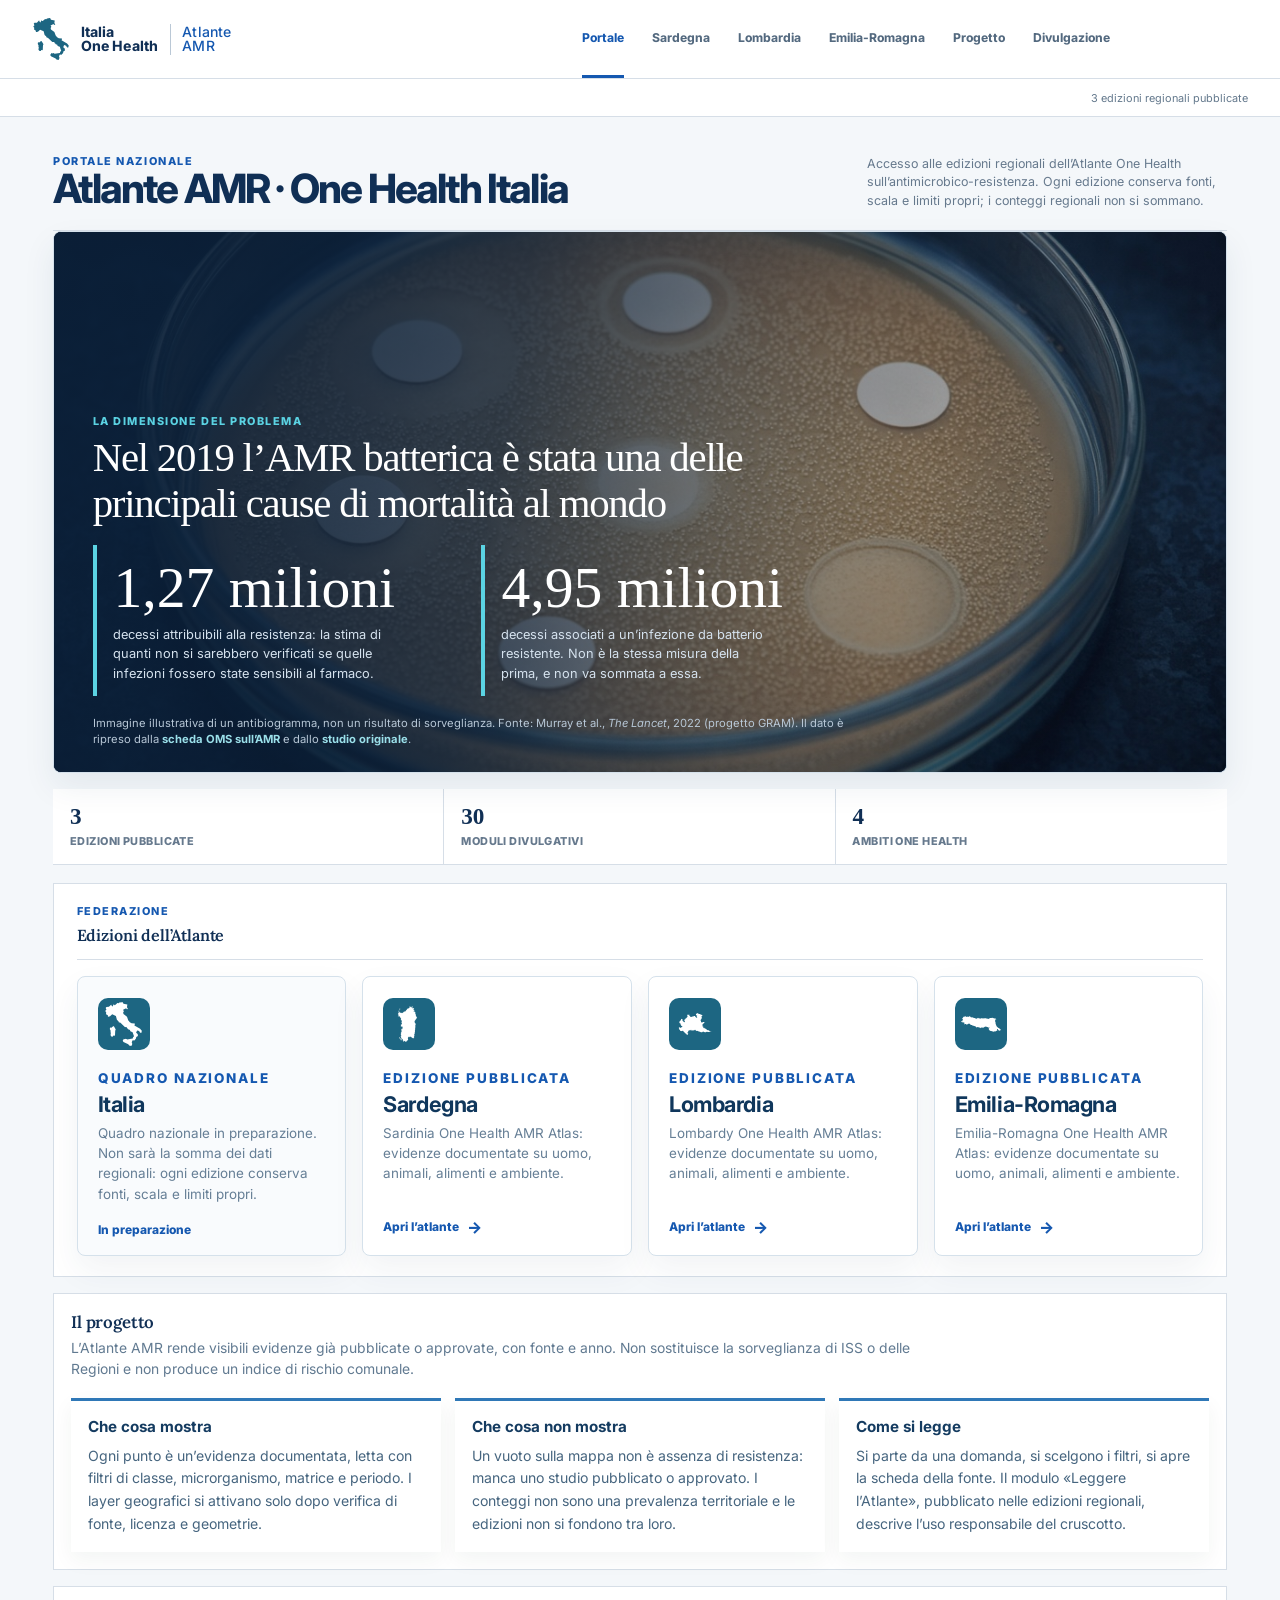
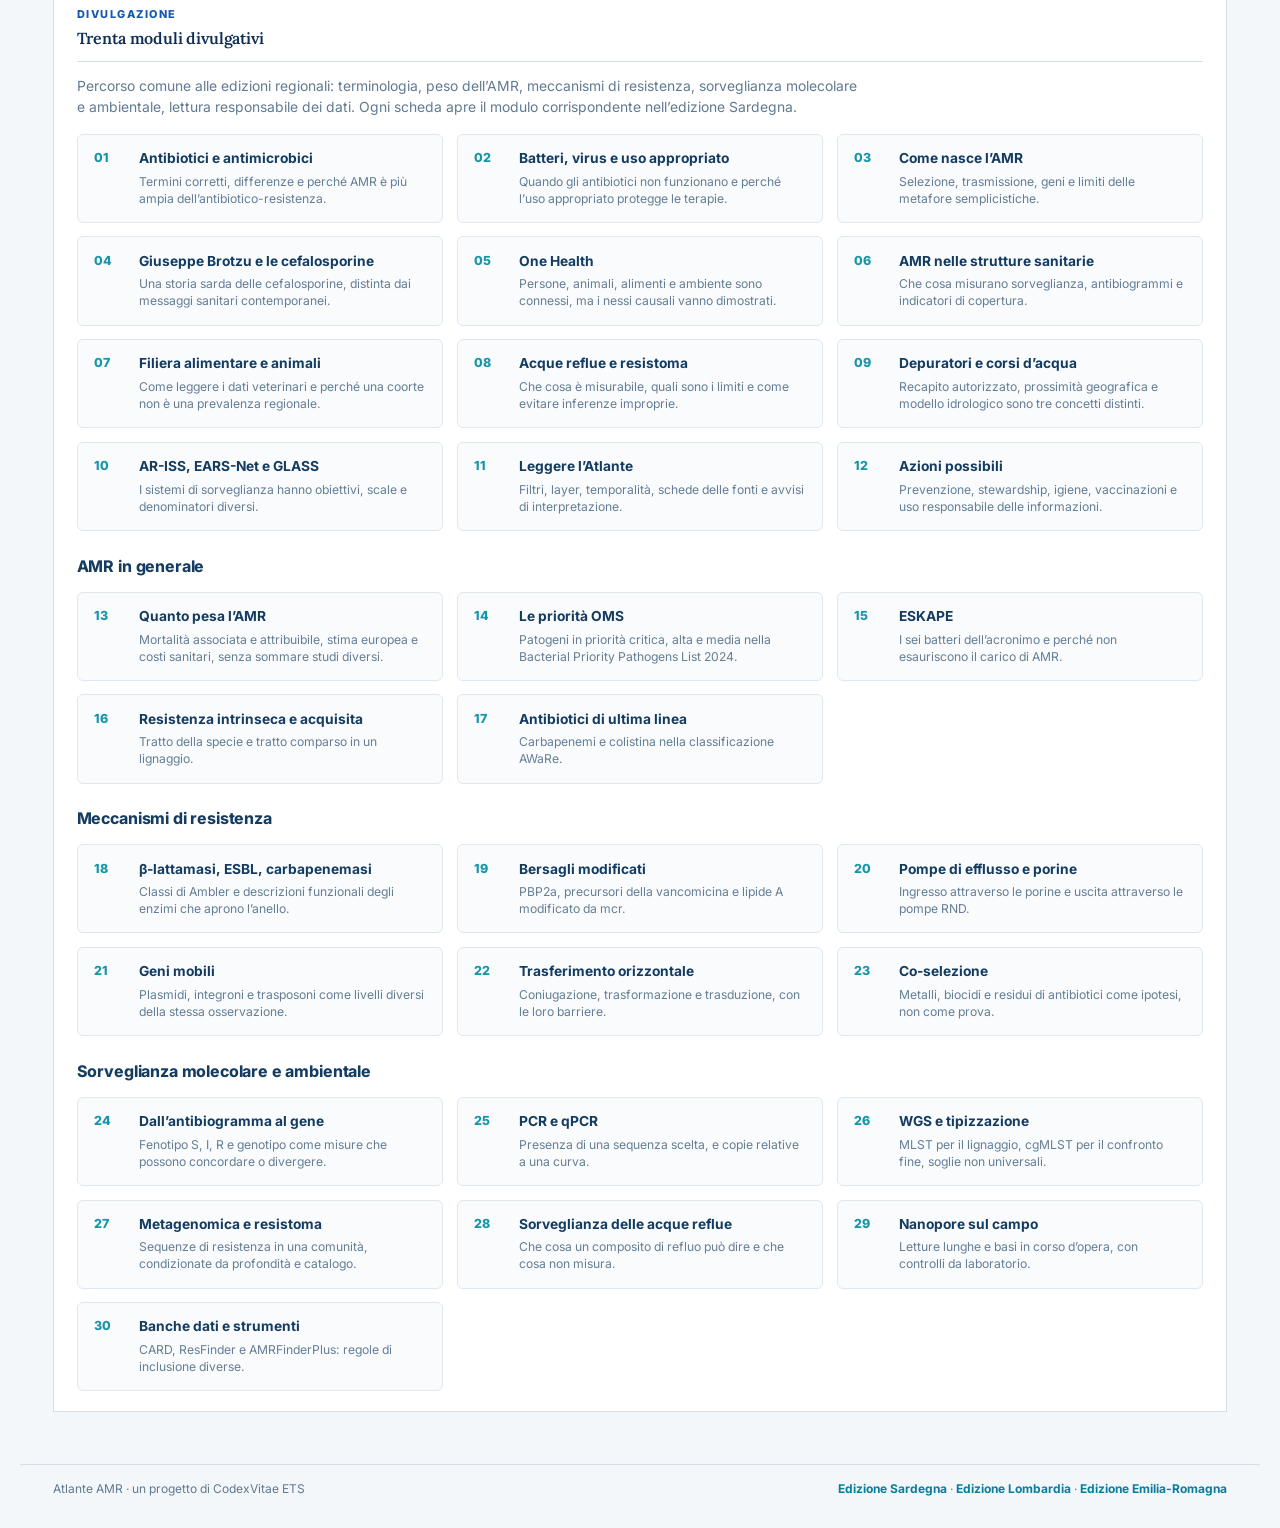
==== index.html @ 874702e7 "List all thirty outreach modules on the national home page. The divulgazione grid now links each of " ====
<!doctype html>
<html lang="it">
<head>
  <meta charset="utf-8">
  <meta name="viewport" content="width=device-width, initial-scale=1">
  <title>Atlante AMR · One Health Italia</title>
  <meta name="description" content="Atlante AMR: portale nazionale delle edizioni regionali One Health sull’antimicrobico-resistenza (Sardegna, Lombardia, Emilia-Romagna). Evidenze documentate con fonte e anno. Un progetto di CodexVitae ETS.">
  <meta name="author" content="CodexVitae ETS">
  <link rel="canonical" href="https://atlanteamr.it/">
  <meta property="og:type" content="website">
  <meta property="og:site_name" content="Atlante AMR">
  <meta property="og:title" content="Atlante AMR · One Health Italia">
  <meta property="og:description" content="Portale nazionale delle edizioni regionali One Health sull’antimicrobico-resistenza. Un progetto di CodexVitae ETS.">
  <meta property="og:url" content="https://atlanteamr.it/">
  <meta property="og:image" content="https://atlanteamr.it/public/hero/amr-kirby-bauer-hero.jpg">
  <meta property="og:locale" content="it_IT">
  <link rel="icon" href="data:,">
  <link rel="stylesheet" href="assets/styles.css">
  <link rel="stylesheet" href="assets/regional-base.css">
  <link rel="stylesheet" href="assets/national.css">
</head>
<body class="atlas-dashboard national-home">
  <header class="global-site-header">
    <div class="global-header-inner">
      <a class="global-brand" href="./" aria-label="Atlante AMR · One Health Italia"><span class="brand-code brand-code-icon" style="--brand-icon:url('/public/brand/italia-mark.svg')" aria-hidden="true">ITA</span><span class="global-brand-name">Italia<br>One Health</span><span class="global-brand-divider" aria-hidden="true"></span><span class="global-brand-atlas">Atlante<br>AMR</span></a>
      <nav class="global-nav" aria-label="Navigazione principale"><a class="active" href="./">Portale</a><a data-edition="sardegna" href="https://sardegna.atlanteamr.it/">Sardegna</a><a data-edition="lombardia" href="https://lombardia.atlanteamr.it/">Lombardia</a><a data-edition="emilia-romagna" href="https://emilia-romagna.atlanteamr.it/">Emilia-Romagna</a><a href="#progetto">Progetto</a><a href="#pillole">Divulgazione</a></nav>
    </div>
  </header>

  <div class="dashboard-shell">
    <div class="dashboard-workspace">
      <header class="workspace-topbar">
        <nav class="workspace-nav" aria-label="Sezioni della pagina"><a class="active" href="./">Panoramica</a><a href="#edizioni">Edizioni</a><a href="#progetto">Progetto</a><a href="#pillole">Divulgazione</a></nav>
        <span class="status">3 edizioni regionali pubblicate</span>
      </header>

      <main class="workspace-main">
        <section class="intro">
          <div>
            <p class="section-kicker">PORTALE NAZIONALE</p>
            <h1>Atlante AMR · One Health Italia</h1>
          </div>
          <p>Accesso alle edizioni regionali dell’Atlante One Health sull’antimicrobico-resistenza. Ogni edizione conserva fonti, scala e limiti propri; i conteggi regionali non si sommano.</p>
        </section>

        <section class="gravity-hero" aria-labelledby="gravity-title">
          <img src="public/hero/amr-kirby-bauer-hero.jpg" alt="Piastra di antibiogramma per diffusione da disco: intorno ad alcuni dischetti si forma un alone di inibizione, intorno ad altri la crescita batterica continua.">
          <div class="gravity-overlay">
            <p class="section-kicker">LA DIMENSIONE DEL PROBLEMA</p>
            <h2 id="gravity-title">Nel 2019 l’AMR batterica è stata una delle principali cause di mortalità al mondo</h2>
            <div class="gravity-stats">
              <div class="impact-stat">
                <strong>1,27 milioni</strong>
                <p>decessi attribuibili alla resistenza: la stima di quanti non si sarebbero verificati se quelle infezioni fossero state sensibili al farmaco.</p>
              </div>
              <div class="impact-stat">
                <strong>4,95 milioni</strong>
                <p>decessi associati a un’infezione da batterio resistente. Non è la stessa misura della prima, e non va sommata a essa.</p>
              </div>
            </div>
            <p class="gravity-source">Immagine illustrativa di un antibiogramma, non un risultato di sorveglianza. Fonte: Murray et al., <cite>The Lancet</cite>, 2022 (progetto GRAM). Il dato è ripreso dalla <a href="https://www.who.int/news-room/fact-sheets/detail/antimicrobial-resistance" target="_blank" rel="noreferrer">scheda OMS sull’AMR</a> e dallo <a href="https://www.thelancet.com/journals/lancet/article/PIIS0140-6736(21)02724-0/fulltext" target="_blank" rel="noreferrer">studio originale</a>.</p>
          </div>
        </section>

        <section class="overview-strip national-strip" aria-label="Quadro del portale">
          <div><strong>3</strong><span>edizioni pubblicate</span></div>
          <div><strong>30</strong><span>moduli divulgativi</span></div>
          <div><strong>4</strong><span>ambiti One Health</span></div>
        </section>

        <section class="data-digest" id="edizioni">
          <div class="data-digest-heading">
            <div>
              <p class="section-kicker">FEDERAZIONE</p>
              <h2>Edizioni dell’Atlante</h2>
            </div>
          </div>
          <div class="edition-grid">
            <article class="edition-card is-pending">
              <span class="edition-mark edition-silhouette edition-mark-italia" aria-hidden="true"><img src="public/brand/italia-mark.svg" alt=""></span>
              <p class="section-kicker">QUADRO NAZIONALE</p>
              <h3>Italia</h3>
              <p>Quadro nazionale in preparazione. Non sarà la somma dei dati regionali: ogni edizione conserva fonti, scala e limiti propri.</p>
              <span class="rail-link">In preparazione</span>
            </article>
            <a class="edition-card" data-edition="sardegna" href="https://sardegna.atlanteamr.it/">
              <span class="edition-mark edition-silhouette" aria-hidden="true"><img src="public/brand/sardinia-island-icon.png" alt=""></span>
              <p class="section-kicker">EDIZIONE PUBBLICATA</p>
              <h3>Sardegna</h3>
              <p>Sardinia One Health AMR Atlas: evidenze documentate su uomo, animali, alimenti e ambiente.</p>
              <span class="rail-link">Apri l’atlante <span aria-hidden="true">→</span></span>
            </a>
            <a class="edition-card" data-edition="lombardia" href="https://lombardia.atlanteamr.it/">
              <span class="edition-mark edition-silhouette" aria-hidden="true"><img src="public/brand/lombardia-region-mark.svg" alt=""></span>
              <p class="section-kicker">EDIZIONE PUBBLICATA</p>
              <h3>Lombardia</h3>
              <p>Lombardy One Health AMR Atlas: evidenze documentate su uomo, animali, alimenti e ambiente.</p>
              <span class="rail-link">Apri l’atlante <span aria-hidden="true">→</span></span>
            </a>
            <a class="edition-card" data-edition="emilia-romagna" href="https://emilia-romagna.atlanteamr.it/">
              <span class="edition-mark edition-silhouette edition-mark-emilia" aria-hidden="true"><img src="public/brand/emilia-romagna-region-mark.svg" alt=""></span>
              <p class="section-kicker">EDIZIONE PUBBLICATA</p>
              <h3>Emilia-Romagna</h3>
              <p>Emilia-Romagna One Health AMR Atlas: evidenze documentate su uomo, animali, alimenti e ambiente.</p>
              <span class="rail-link">Apri l’atlante <span aria-hidden="true">→</span></span>
            </a>
          </div>
        </section>

        <section class="literature-section" id="progetto">
          <h2>Il progetto</h2>
          <p>L’Atlante AMR rende visibili evidenze già pubblicate o approvate, con fonte e anno. Non sostituisce la sorveglianza di ISS o delle Regioni e non produce un indice di rischio comunale.</p>
          <div class="intro-grid">
            <article>
              <h3>Che cosa mostra</h3>
              <p>Ogni punto è un’evidenza documentata, letta con filtri di classe, microrganismo, matrice e periodo. I layer geografici si attivano solo dopo verifica di fonte, licenza e geometrie.</p>
            </article>
            <article>
              <h3>Che cosa non mostra</h3>
              <p>Un vuoto sulla mappa non è assenza di resistenza: manca uno studio pubblicato o approvato. I conteggi non sono una prevalenza territoriale e le edizioni non si fondono tra loro.</p>
            </article>
            <article>
              <h3>Come si legge</h3>
              <p>Si parte da una domanda, si scelgono i filtri, si apre la scheda della fonte. Il modulo «Leggere l’Atlante», pubblicato nelle edizioni regionali, descrive l’uso responsabile del cruscotto.</p>
            </article>
          </div>
        </section>

        <section class="data-digest" id="pillole">
          <div class="data-digest-heading">
            <div>
              <p class="section-kicker">DIVULGAZIONE</p>
              <h2>Trenta moduli divulgativi</h2>
            </div>
          </div>
          <p class="digest-note">Percorso comune alle edizioni regionali: terminologia, peso dell’AMR, meccanismi di resistenza, sorveglianza molecolare e ambientale, lettura responsabile dei dati. Ogni scheda apre il modulo corrispondente nell’edizione Sardegna.</p>
          <div class="pill-grid" aria-label="Moduli 1–12">
            <a class="pill-card" href="https://sardegna.atlanteamr.it/dissemination.html#modulo-01"><span class="pill-num">01</span><span><strong>Antibiotici e antimicrobici</strong><em>Termini corretti, differenze e perché AMR è più ampia dell’antibiotico-resistenza.</em></span></a>
            <a class="pill-card" href="https://sardegna.atlanteamr.it/dissemination.html#modulo-02"><span class="pill-num">02</span><span><strong>Batteri, virus e uso appropriato</strong><em>Quando gli antibiotici non funzionano e perché l’uso appropriato protegge le terapie.</em></span></a>
            <a class="pill-card" href="https://sardegna.atlanteamr.it/dissemination.html#modulo-03"><span class="pill-num">03</span><span><strong>Come nasce l’AMR</strong><em>Selezione, trasmissione, geni e limiti delle metafore semplicistiche.</em></span></a>
            <a class="pill-card" href="https://sardegna.atlanteamr.it/dissemination.html#modulo-04"><span class="pill-num">04</span><span><strong>Giuseppe Brotzu e le cefalosporine</strong><em>Una storia sarda delle cefalosporine, distinta dai messaggi sanitari contemporanei.</em></span></a>
            <a class="pill-card" href="https://sardegna.atlanteamr.it/dissemination.html#modulo-05"><span class="pill-num">05</span><span><strong>One Health</strong><em>Persone, animali, alimenti e ambiente sono connessi, ma i nessi causali vanno dimostrati.</em></span></a>
            <a class="pill-card" href="https://sardegna.atlanteamr.it/dissemination.html#modulo-06"><span class="pill-num">06</span><span><strong>AMR nelle strutture sanitarie</strong><em>Che cosa misurano sorveglianza, antibiogrammi e indicatori di copertura.</em></span></a>
            <a class="pill-card" href="https://sardegna.atlanteamr.it/dissemination.html#modulo-07"><span class="pill-num">07</span><span><strong>Filiera alimentare e animali</strong><em>Come leggere i dati veterinari e perché una coorte non è una prevalenza regionale.</em></span></a>
            <a class="pill-card" href="https://sardegna.atlanteamr.it/dissemination.html#modulo-08"><span class="pill-num">08</span><span><strong>Acque reflue e resistoma</strong><em>Che cosa è misurabile, quali sono i limiti e come evitare inferenze improprie.</em></span></a>
            <a class="pill-card" href="https://sardegna.atlanteamr.it/dissemination.html#modulo-09"><span class="pill-num">09</span><span><strong>Depuratori e corsi d’acqua</strong><em>Recapito autorizzato, prossimità geografica e modello idrologico sono tre concetti distinti.</em></span></a>
            <a class="pill-card" href="https://sardegna.atlanteamr.it/dissemination.html#modulo-10"><span class="pill-num">10</span><span><strong>AR-ISS, EARS-Net e GLASS</strong><em>I sistemi di sorveglianza hanno obiettivi, scale e denominatori diversi.</em></span></a>
            <a class="pill-card" href="https://sardegna.atlanteamr.it/dissemination.html#modulo-11"><span class="pill-num">11</span><span><strong>Leggere l’Atlante</strong><em>Filtri, layer, temporalità, schede delle fonti e avvisi di interpretazione.</em></span></a>
            <a class="pill-card" href="https://sardegna.atlanteamr.it/dissemination.html#modulo-12"><span class="pill-num">12</span><span><strong>Azioni possibili</strong><em>Prevenzione, stewardship, igiene, vaccinazioni e uso responsabile delle informazioni.</em></span></a>
          </div>
          <h3 class="pill-group-title" id="pillole-amr">AMR in generale</h3>
          <div class="pill-grid" aria-labelledby="pillole-amr">
            <a class="pill-card" href="https://sardegna.atlanteamr.it/dissemination.html#modulo-13"><span class="pill-num">13</span><span><strong>Quanto pesa l’AMR</strong><em>Mortalità associata e attribuibile, stima europea e costi sanitari, senza sommare studi diversi.</em></span></a>
            <a class="pill-card" href="https://sardegna.atlanteamr.it/dissemination.html#modulo-14"><span class="pill-num">14</span><span><strong>Le priorità OMS</strong><em>Patogeni in priorità critica, alta e media nella Bacterial Priority Pathogens List 2024.</em></span></a>
            <a class="pill-card" href="https://sardegna.atlanteamr.it/dissemination.html#modulo-15"><span class="pill-num">15</span><span><strong>ESKAPE</strong><em>I sei batteri dell’acronimo e perché non esauriscono il carico di AMR.</em></span></a>
            <a class="pill-card" href="https://sardegna.atlanteamr.it/dissemination.html#modulo-16"><span class="pill-num">16</span><span><strong>Resistenza intrinseca e acquisita</strong><em>Tratto della specie e tratto comparso in un lignaggio.</em></span></a>
            <a class="pill-card" href="https://sardegna.atlanteamr.it/dissemination.html#modulo-17"><span class="pill-num">17</span><span><strong>Antibiotici di ultima linea</strong><em>Carbapenemi e colistina nella classificazione AWaRe.</em></span></a>
          </div>
          <h3 class="pill-group-title" id="pillole-meccanismi">Meccanismi di resistenza</h3>
          <div class="pill-grid" aria-labelledby="pillole-meccanismi">
            <a class="pill-card" href="https://sardegna.atlanteamr.it/dissemination.html#modulo-18"><span class="pill-num">18</span><span><strong>β-lattamasi, ESBL, carbapenemasi</strong><em>Classi di Ambler e descrizioni funzionali degli enzimi che aprono l’anello.</em></span></a>
            <a class="pill-card" href="https://sardegna.atlanteamr.it/dissemination.html#modulo-19"><span class="pill-num">19</span><span><strong>Bersagli modificati</strong><em>PBP2a, precursori della vancomicina e lipide A modificato da mcr.</em></span></a>
            <a class="pill-card" href="https://sardegna.atlanteamr.it/dissemination.html#modulo-20"><span class="pill-num">20</span><span><strong>Pompe di efflusso e porine</strong><em>Ingresso attraverso le porine e uscita attraverso le pompe RND.</em></span></a>
            <a class="pill-card" href="https://sardegna.atlanteamr.it/dissemination.html#modulo-21"><span class="pill-num">21</span><span><strong>Geni mobili</strong><em>Plasmidi, integroni e trasposoni come livelli diversi della stessa osservazione.</em></span></a>
            <a class="pill-card" href="https://sardegna.atlanteamr.it/dissemination.html#modulo-22"><span class="pill-num">22</span><span><strong>Trasferimento orizzontale</strong><em>Coniugazione, trasformazione e trasduzione, con le loro barriere.</em></span></a>
            <a class="pill-card" href="https://sardegna.atlanteamr.it/dissemination.html#modulo-23"><span class="pill-num">23</span><span><strong>Co-selezione</strong><em>Metalli, biocidi e residui di antibiotici come ipotesi, non come prova.</em></span></a>
          </div>
          <h3 class="pill-group-title" id="pillole-sorveglianza">Sorveglianza molecolare e ambientale</h3>
          <div class="pill-grid" aria-labelledby="pillole-sorveglianza">
            <a class="pill-card" href="https://sardegna.atlanteamr.it/dissemination.html#modulo-24"><span class="pill-num">24</span><span><strong>Dall’antibiogramma al gene</strong><em>Fenotipo S, I, R e genotipo come misure che possono concordare o divergere.</em></span></a>
            <a class="pill-card" href="https://sardegna.atlanteamr.it/dissemination.html#modulo-25"><span class="pill-num">25</span><span><strong>PCR e qPCR</strong><em>Presenza di una sequenza scelta, e copie relative a una curva.</em></span></a>
            <a class="pill-card" href="https://sardegna.atlanteamr.it/dissemination.html#modulo-26"><span class="pill-num">26</span><span><strong>WGS e tipizzazione</strong><em>MLST per il lignaggio, cgMLST per il confronto fine, soglie non universali.</em></span></a>
            <a class="pill-card" href="https://sardegna.atlanteamr.it/dissemination.html#modulo-27"><span class="pill-num">27</span><span><strong>Metagenomica e resistoma</strong><em>Sequenze di resistenza in una comunità, condizionate da profondità e catalogo.</em></span></a>
            <a class="pill-card" href="https://sardegna.atlanteamr.it/dissemination.html#modulo-28"><span class="pill-num">28</span><span><strong>Sorveglianza delle acque reflue</strong><em>Che cosa un composito di refluo può dire e che cosa non misura.</em></span></a>
            <a class="pill-card" href="https://sardegna.atlanteamr.it/dissemination.html#modulo-29"><span class="pill-num">29</span><span><strong>Nanopore sul campo</strong><em>Letture lunghe e basi in corso d’opera, con controlli da laboratorio.</em></span></a>
            <a class="pill-card" href="https://sardegna.atlanteamr.it/dissemination.html#modulo-30"><span class="pill-num">30</span><span><strong>Banche dati e strumenti</strong><em>CARD, ResFinder e AMRFinderPlus: regole di inclusione diverse.</em></span></a>
          </div>
        </section>
      </main>
    </div>
  </div>

  <footer class="national-footer">
    <span>Atlante AMR · un progetto di CodexVitae ETS</span>
    <span><a data-edition="sardegna" href="https://sardegna.atlanteamr.it/">Edizione Sardegna</a> · <a data-edition="lombardia" href="https://lombardia.atlanteamr.it/">Edizione Lombardia</a> · <a data-edition="emilia-romagna" href="https://emilia-romagna.atlanteamr.it/">Edizione Emilia-Romagna</a></span>
  </footer>
  <script src="assets/editions.js"></script>
  <script data-goatcounter="https://atlanteamr.goatcounter.com/count" async src="//gc.zgo.at/count.js"></script>
</body>
</html>
---- assets/styles.css ----
@import url('https://fonts.googleapis.com/css2?family=Inter:wght@400;500;600;700;800&family=Lora:wght@400;500;600;700&display=swap');
:root { color-scheme: light; font-family: Inter, ui-sans-serif, system-ui, sans-serif; }
* { box-sizing: border-box; }
body { margin: 0; color: #18302b; background: #f4f7f5; }
.site-header { display: flex; align-items: end; justify-content: space-between; gap: 1rem; padding: 1.25rem 1.5rem 1rem; background: #123b35; color: #f5fbf7; }
.eyebrow { margin: 0 0 .25rem; font-size: .72rem; letter-spacing: .12em; text-transform: uppercase; color: #abd5bf; }
h1 { margin: 0; font-size: clamp(1.8rem, 4vw, 2.8rem); line-height: 1; }
.subtitle { margin: .4rem 0 0; color: #c8e4d5; }
.status { padding: .45rem .7rem; border: 1px solid #528d73; border-radius: 999px; font-size: .78rem; white-space: nowrap; }
.site-nav { display: flex; gap: 1.35rem; align-items: center; padding: .65rem 1.5rem; background: #fff; border-bottom: 1px solid #d7e3dd; box-shadow: 0 2px 12px #17352c0b; }
.site-nav a { color: #46665c; text-decoration: none; font-size: .82rem; font-weight: 700; padding: .25rem 0; border-bottom: 2px solid transparent; }
.site-nav a:hover, .site-nav a.active { color: #123b35; border-bottom-color: #d2763b; }
main { max-width: 1500px; margin: 0 auto; padding: 0 1rem 1rem; }
.intro { padding: .8rem .25rem; color: #46665c; font-size: .9rem; }
.intro p { margin: 0; }
.atlas-grid { display: grid; grid-template-columns: 285px minmax(0, 1fr); gap: .8rem; }
#map { height: min(76vh, 780px); min-height: 520px; border: 1px solid #c9d8d0; border-radius: 14px; box-shadow: 0 14px 36px #17352c1f; }
.amr-panel { max-height: min(76vh, 780px); overflow: auto; padding: 1rem; border: 1px solid #d7e3dd; border-radius: 14px; background: #fff; box-shadow: 0 12px 32px #17352c12; }
.amr-panel h2 { margin: 0; color: #123b35; }
.amr-panel h3 { margin: 1.4rem 0 .5rem; font-size: .8rem; text-transform: uppercase; letter-spacing: .08em; color: #60776e; }
.panel-note { color: #60776e; font-size: .82rem; line-height: 1.4; }
.amr-panel label { display: block; margin: 1rem 0 .35rem; font-size: .8rem; font-weight: 600; }
.amr-panel select { width: 100%; padding: .5rem; border: 1px solid #b8cec3; border-radius: 6px; background: #f8fbf9; }
.amr-state { margin-top: 1rem; padding: .7rem .75rem; border-left: 3px solid #d2763b; border-radius: 0 8px 8px 0; background: #fff7ef; color: #4f3f2a; font-size: .8rem; line-height: 1.45; }
.dashboard-tools { display: flex; align-items: center; justify-content: space-between; gap: .5rem; margin-top: .65rem; }
.dashboard-tools button { border: 1px solid #9bb9aa; background: #fff; color: #1d6682; padding: .35rem .5rem; border-radius: 4px; cursor: pointer; font-size: .72rem; font-weight: 800; }
.dashboard-tools button:hover, .dashboard-tools button:focus-visible { border-color: #1d6682; background: #f2f8fb; }
#filter-status { color: #71877e; font-size: .7rem; text-align: right; }
.dashboard-metrics { display: grid; grid-template-columns: 1fr 1fr; gap: .55rem; margin-top: .7rem; }
.dashboard-metrics div { padding: .6rem .65rem; border-top: 2px solid #2f78b7; background: #f5fafc; }
.dashboard-metrics strong { display: block; color: #123b35; font-size: 1.15rem; }
.dashboard-metrics span { display: block; color: #60776e; font-size: .67rem; }
.filtered-evidence { margin-top: 1rem; padding-top: .75rem; border-top: 1px solid #d7e3dd; }
.filtered-heading { display: flex; justify-content: space-between; align-items: baseline; gap: .5rem; }
.filtered-heading h3 { margin: 0; }
#filtered-count { color: #71877e; font-size: .7rem; }
.filtered-row { display: flex; justify-content: space-between; gap: .5rem; padding: .55rem 0; border-bottom: 1px solid #e3ece7; color: #1d6682; text-decoration: none; }
.filtered-row:hover { background: #f5fafc; }
.filtered-row strong { display: block; color: #21443a; font-size: .75rem; }
.filtered-row small { display: block; margin-top: .14rem; color: #71877e; font-size: .67rem; line-height: 1.25; }
.filtered-row em { flex: 0 0 auto; color: #1d6682; font-size: .64rem; font-style: normal; font-weight: 800; text-align: right; }
.empty-filter, .more-filter { margin: .55rem 0; color: #71877e; font-size: .72rem; line-height: 1.35; }
.layer-hint { display: grid; gap: .45rem; }
.layer-hint p { margin: 0; }
.layer-hint button { width: 100%; border: 1px solid #65a4ce; border-radius: 4px; background: #0b3a6b; color: #dff6fb; padding: .48rem .55rem; cursor: pointer; font: inherit; font-size: .68rem; font-weight: 800; text-align: left; }
.layer-hint button:hover, .layer-hint button:focus-visible { background: #10487d; outline: 0; }
.layer-hint.compact { margin-top: .65rem; padding-top: .65rem; border-top: 1px solid #ffffff1f; }
.evidence-card { margin-top: .6rem; padding: .75rem; border: 1px solid #dbe7df; border-radius: 10px; background: linear-gradient(180deg, #ffffff 0%, #f7faf8 100%); font-size: .78rem; line-height: 1.45; box-shadow: 0 1px 0 #ffffff inset; }
.evidence-card strong { display: block; margin-bottom: .2rem; color: #123b35; font-size: .82rem; }
.evidence-card small { color: #657a71; }
.evidence-table { width: 100%; margin-top: .45rem; border-collapse: collapse; font-size: .7rem; }
.evidence-table th, .evidence-table td { padding: .18rem; text-align: left; border-bottom: 1px solid #dbe7df; }
.source-links { padding-left: 1.1rem; margin: 0; font-size: .85rem; line-height: 1.8; }
.literature-section { margin-top: 1rem; padding: 1.05rem; border: 1px solid #d7e3dd; border-radius: 14px; background: #fff; box-shadow: 0 12px 32px #17352c12; }
.literature-section h2 { margin: 0; font-size: 1.05rem; color: #123b35; letter-spacing: -.01em; }
.literature-section p { margin: .35rem 0 .9rem; max-width: 880px; color: #60776e; font-size: .87rem; line-height: 1.45; }
.table-wrap { max-height: 360px; overflow: auto; border: 1px solid #dbe7df; border-radius: 10px; background: #fff; scrollbar-gutter: stable; scrollbar-width: auto; scrollbar-color: #3d6f8c #e4edf3; }
.table-wrap::-webkit-scrollbar { width: 14px; height: 14px; }
.table-wrap::-webkit-scrollbar-track { background: #e4edf3; }
.table-wrap::-webkit-scrollbar-thumb { background: #3d6f8c; border-radius: 8px; border: 2px solid #e4edf3; }
.evidence-page .table-wrap { max-height: none; overflow-x: auto; overflow-y: visible; }
.literature-table { width: 100%; border-collapse: separate; border-spacing: 0; font-size: .78rem; background: #fff; }
.literature-table th, .literature-table td { padding: .55rem .65rem; text-align: left; vertical-align: top; border-bottom: 1px solid #e7efe9; }
.literature-table th { position: sticky; top: 0; background: #f1f6f3; color: #31574e; font-size: .68rem; text-transform: uppercase; letter-spacing: .06em; font-weight: 700; }
.literature-table tbody tr:hover { background: #f8fbf9; }
.literature-table a { color: #1d6682; font-weight: 700; text-decoration: none; }
.table-action, .inline-action { display: inline-block; margin-top: .35rem; color: #1d6682; font-weight: 800; text-decoration: none; }
.literature-table th:last-child, .literature-table td:last-child { white-space: nowrap; }
.evidence-card#literature-card { border: 0; padding-left: 0; padding-right: 0; background: transparent; box-shadow: none; }
.evidence-page { background: #f5f8f7; }
.header-back { color: #e8f5ee; font-weight: 700; text-decoration: none; font-size: .84rem; }
.evidence-shell { max-width: 1220px; margin: 0 auto; padding: 2rem 1.25rem 3rem; }
.back-link { display: inline-block; color: #1d6682; font-size: .82rem; font-weight: 800; text-decoration: none; margin-bottom: 1.3rem; }
.evidence-heading { display: flex; justify-content: space-between; gap: 2rem; align-items: end; padding-bottom: 1.55rem; border-bottom: 1px solid #cfded7; }
.section-kicker { margin: 0 0 .45rem; color: #c16f24; font-size: .68rem; font-weight: 800; letter-spacing: .14em; }
.evidence-heading h2 { max-width: 820px; margin: 0; color: #123b35; font-size: clamp(1.8rem, 4vw, 3.1rem); letter-spacing: -.035em; line-height: 1.06; }
.evidence-subtitle { margin: .65rem 0 0; color: #60776e; font-size: 1rem; }
.tag-list { display: flex; flex-wrap: wrap; justify-content: flex-end; gap: .4rem; }
.tag-list span { padding: .35rem .55rem; border: 1px solid #cbded4; color: #31574e; background: #fff; border-radius: 4px; font-size: .72rem; font-weight: 700; }
.evidence-layout { display: grid; grid-template-columns: minmax(0, 1fr) 285px; gap: 2.4rem; padding-top: 1.8rem; }
.evidence-article { min-width: 0; }
.evidence-article section { padding: 0 0 1.6rem; margin-bottom: 1.55rem; border-bottom: 1px solid #d7e3dd; }
.evidence-article h3, .directory-layout h3 { margin: 0 0 .7rem; color: #123b35; font-size: 1.05rem; }
.evidence-article p { max-width: 780px; margin: .45rem 0; color: #46665c; line-height: 1.65; }
.callout { padding: .8rem 1rem; border-left: 3px solid #d2763b; background: #fffaf4; color: #4f3f2a !important; }
.fact-list { margin: 0; display: grid; gap: .7rem; }
.fact-list div { display: grid; grid-template-columns: 150px 1fr; gap: 1rem; padding-bottom: .55rem; border-bottom: 1px solid #e3ece7; }
.fact-list dt { color: #71877e; font-size: .72rem; text-transform: uppercase; letter-spacing: .06em; font-weight: 800; }
.fact-list dd { margin: 0; color: #21443a; font-size: .88rem; }
.evidence-rail { display: flex; flex-direction: column; gap: .85rem; }
.source-box { padding: 1rem; border-top: 3px solid #2f78b7; background: #fff; box-shadow: 0 8px 20px #17352c0d; }
.source-box h3 { margin: 0 0 .65rem; color: #123b35; font-size: .82rem; text-transform: uppercase; letter-spacing: .07em; }
.source-box p { margin: .35rem 0; color: #60776e; font-size: .82rem; line-height: 1.45; }
.source-link { display: inline-block; margin-top: .55rem; color: #1d6682; font-size: .82rem; font-weight: 800; text-decoration: none; }
.button-link { display: inline-block; margin-top: .65rem; padding: .5rem .75rem; border: 1px solid #2f78b7; color: #1d6682; font-size: .78rem; font-weight: 800; text-decoration: none; background: #f7fbfd; }
.metric-grid { display: grid; grid-template-columns: repeat(3, minmax(0, 1fr)); gap: .7rem; }
.metric-grid div { padding: .9rem; background: #fff; border-top: 3px solid #2f78b7; }
.metric-grid strong { display: block; color: #123b35; font-size: 1.45rem; }
.metric-grid span { display: block; margin-top: .2rem; color: #60776e; font-size: .75rem; line-height: 1.3; }
.result-table-wrap { overflow: auto; background: #fff; border: 1px solid #d7e3dd; }
.result-table { width: 100%; border-collapse: collapse; font-size: .78rem; }
.result-table th, .result-table td { padding: .55rem .65rem; text-align: left; border-bottom: 1px solid #e2ece7; }
.result-table th { background: #eef5f2; color: #31574e; font-size: .68rem; text-transform: uppercase; letter-spacing: .05em; }
.directory-layout { display: grid; grid-template-columns: 1fr 1fr; gap: 2rem; padding-top: 1.8rem; }
.directory-list { display: flex; flex-direction: column; border-top: 1px solid #cfded7; }
.directory-row { display: flex; justify-content: space-between; gap: 1rem; padding: .9rem .15rem; border-bottom: 1px solid #d7e3dd; color: #1d6682; text-decoration: none; }
.directory-row strong { display: block; color: #123b35; font-size: .86rem; line-height: 1.3; }
.directory-row small { display: block; margin-top: .25rem; color: #71877e; font-size: .74rem; }
.directory-row > span:last-child { flex: 0 0 auto; font-size: .74rem; font-weight: 800; }
.loading-state, .empty-state { padding: 3rem 0; color: #60776e; }
.method-shell { max-width: 1180px; }
.method-grid { display: grid; grid-template-columns: repeat(4, minmax(0, 1fr)); gap: .85rem; padding: 1.4rem 0 1rem; }
.method-grid article { padding: 1rem; border-top: 3px solid #2f78b7; background: #fff; box-shadow: 0 8px 20px #17352c0d; }
.method-grid h3, .method-section h3 { margin: 0 0 .65rem; color: #123b35; font-size: .95rem; }
.method-grid p, .method-section p { margin: 0; color: #46665c; font-size: .88rem; line-height: 1.62; }
.method-section { padding: 1.2rem 0; border-top: 1px solid #d7e3dd; }
.method-section.two-col { display: grid; grid-template-columns: 1fr 1fr; gap: 2rem; }
.method-table-wrap { overflow: auto; border: 1px solid #d7e3dd; background: #fff; }
.method-section code { padding: .08rem .25rem; background: #eef5f2; color: #123b35; border-radius: 3px; }
.method-section-heading { max-width: 760px; }
.method-section-heading h3 { margin: .2rem 0 .45rem; font-size: 1.08rem; color: #123b35; }
.efsa-method { border-top: 1px solid #cbded7; }
.threshold-scale { display: grid; grid-template-columns: repeat(8, minmax(0, 1fr)); gap: .25rem; margin: 1rem 0; }
.threshold-scale span { min-height: 64px; padding: .6rem .45rem; display: flex; flex-direction: column; justify-content: center; gap: .25rem; color: #082f2c; font-size: .72rem; font-weight: 850; line-height: 1.15; text-transform: uppercase; background: linear-gradient(180deg, #eef8f2, #c8ead5); border: 1px solid #d7e3dd; }
.threshold-scale span:nth-child(2) { background: #edf8ef; }
.threshold-scale span:nth-child(3) { background: #d9f0d3; }
.threshold-scale span:nth-child(4) { background: #b7e3b1; }
.threshold-scale span:nth-child(5) { background: #fee08b; }
.threshold-scale span:nth-child(6) { background: #fdae61; }
.threshold-scale span:nth-child(7) { background: #f46d43; color: #fff; }
.threshold-scale span:nth-child(8) { background: #a50026; color: #fff; }
.threshold-scale small { font-size: .68rem; font-weight: 650; text-transform: none; opacity: .82; }
.threshold-scale .threshold-muted { background: #eef2f3; color: #61736f; }
.method-note-grid { display: grid; grid-template-columns: repeat(3, minmax(0, 1fr)); gap: .85rem; margin-top: .85rem; }
.method-note-grid article { padding: .9rem; background: #fff; border-left: 3px solid #2f78b7; box-shadow: 0 8px 20px #17352c0d; }
.method-note-grid h4 { margin: 0 0 .45rem; color: #123b35; font-size: .86rem; }
.method-links { margin-top: .9rem !important; font-size: .8rem !important; }
.method-links a { color: #087d9c; font-weight: 750; text-decoration: none; }
.method-links a:hover { text-decoration: underline; }
.glass-method { border-top-color: #d3dfec; }
.glass-grid article { border-left-color: #315f9e; }
.glass-indicators { display: grid; grid-template-columns: repeat(3, minmax(0, 1fr)); gap: .85rem; margin-top: .9rem; }
.glass-indicators span { padding: .9rem; background: #f6f9fd; border: 1px solid #d8e4f0; color: #46657f; font-size: .8rem; line-height: 1.48; }
.glass-indicators strong { color: #143b60; font-size: .78rem; letter-spacing: .05em; text-transform: uppercase; }
@media (max-width: 900px) { .atlas-grid { grid-template-columns: 1fr; } .amr-panel { order: 2; } #map { order: 1; } }
footer { display: flex; justify-content: space-between; gap: 1rem; padding: .75rem .25rem; color: #60776e; font-size: .75rem; }
.leaflet-control-layers, .leaflet-popup-content-wrapper { border-radius: 10px; }
.leaflet-control-layers { border: 1px solid #d7e3dd !important; box-shadow: 0 8px 24px #17352c24 !important; font-size: .78rem; }
.leaflet-control-layers label { line-height: 1.35; margin: .18rem 0; }
.layer-group-label { font-weight: 400; color: #244f68; }
.layer-swatch { display: inline-block; width: .62rem; height: .62rem; margin: 0 .35rem 0 .1rem; border-radius: 999px; vertical-align: -1px; box-shadow: 0 0 0 1px #ffffff, 0 0 0 2px #0000001f; }
@media (max-width: 700px) { .site-header, footer { align-items: flex-start; flex-direction: column; } #map { min-height: 470px; } }
@media (max-width: 760px) { .site-nav { gap: .85rem; padding-inline: 1rem; overflow-x: auto; } .site-header { padding-inline: 1rem; } .evidence-heading { display: block; } .tag-list { justify-content: flex-start; margin-top: 1rem; } .evidence-layout, .directory-layout { grid-template-columns: 1fr; gap: 1.2rem; } .fact-list div { grid-template-columns: 1fr; gap: .2rem; } .metric-grid { grid-template-columns: 1fr; } .evidence-shell { padding-inline: 1rem; } }

/* Public atlas dashboard: scoped so evidence pages keep their editorial layout. */
body.atlas-dashboard { min-height: 100vh; background: #edf2f7; color: #15314f; }
.atlas-dashboard .dashboard-shell { min-height: 100vh; display: grid; grid-template-columns: 292px minmax(0, 1fr); }
.atlas-dashboard .dashboard-sidebar { position: sticky; top: 0; height: 100vh; overflow: hidden; display: flex; flex-direction: column; background: #062c56; color: #f4f9ff; box-shadow: 12px 0 32px #07213a1f; z-index: 20; }
.atlas-brand { display: flex; align-items: center; gap: .85rem; min-height: 104px; padding: 1.55rem 1.65rem 1.25rem; color: #fff; text-decoration: none; border-bottom: 1px solid #ffffff20; }
.atlas-brand strong { display: block; font-size: 1.02rem; line-height: 1.04; letter-spacing: -.025em; }
.atlas-brand small { display: block; margin-top: .26rem; color: #82d9e6; font-size: .7rem; letter-spacing: .12em; font-weight: 800; text-transform: uppercase; }
.brand-mark { width: 33px; height: 45px; display: grid; grid-template-columns: repeat(3, 1fr); grid-auto-rows: 8px; gap: 3px; transform: rotate(8deg); }
.brand-mark i { display: block; border-radius: 2px; background: #49c8db; }
.brand-mark i:nth-child(1), .brand-mark i:nth-child(3), .brand-mark i:nth-child(7) { opacity: .35; }
.brand-mark i:nth-child(2) { grid-column: 2 / 4; }.brand-mark i:nth-child(4) { grid-column: 1 / 3; }.brand-mark i:nth-child(5) { grid-column: 2 / 4; }.brand-mark i:nth-child(6) { grid-column: 1 / 3; }
.sidebar-scroll { overflow: auto; padding: 1.6rem 1.35rem 2rem; scrollbar-color: #4b769c #062c56; }
.sidebar-kicker, .atlas-dashboard .rail-kicker { margin: 0 0 .7rem; color: #5bd3e3; font-size: .66rem; font-weight: 800; letter-spacing: .16em; text-transform: uppercase; }
.atlas-dashboard .panel-note { margin: 0 0 1.25rem; color: #b5c9df; font-size: .76rem; line-height: 1.48; }
.atlas-dashboard .dashboard-sidebar label { display: block; color: #e7f1fb; margin: 1.05rem 0 .42rem; font-size: .72rem; font-weight: 750; }
.atlas-dashboard .dashboard-sidebar select { appearance: none; width: 100%; min-height: 40px; border: 1px solid #6d9bbf; border-radius: 5px; background: #0b3a6b; color: #f3f8ff; padding: .55rem .65rem; font-size: .78rem; font-family: inherit; }
.atlas-dashboard .dashboard-sidebar select:focus-visible { outline: 2px solid #55d0df; outline-offset: 2px; }
.atlas-dashboard .dashboard-sidebar option { color: #15314f; background: #fff; }
.atlas-dashboard .amr-panel { max-height: none; overflow: visible; padding: 0; border: 0; border-radius: 0; background: transparent; box-shadow: none; color: #f3f8ff; }
.atlas-dashboard .amr-panel h2 { display: none; }
.atlas-dashboard .amr-panel h3 { color: #91b6d5; font-size: .67rem; letter-spacing: .13em; }
.atlas-dashboard .amr-panel label { color: #e7f1fb; margin: 1.05rem 0 .42rem; font-size: .72rem; font-weight: 750; }
.atlas-dashboard .amr-panel select { appearance: none; min-height: 40px; border: 1px solid #6d9bbf; border-radius: 5px; background: #0b3a6b; color: #f3f8ff; padding: .55rem .65rem; font-size: .78rem; }
.atlas-dashboard .amr-panel option { color: #15314f; background: #fff; }
.atlas-dashboard .amr-state { margin-top: .85rem; border-left: 2px solid #4dc6d9; border-radius: 0; background: #0a3968; color: #d9ebfb; font-size: .73rem; }
.atlas-dashboard .dashboard-tools { margin-top: .7rem; align-items: flex-start; }
.atlas-dashboard .dashboard-tools button { border-color: #65a4ce; border-radius: 4px; background: transparent; color: #dff6fb; }
.atlas-dashboard .dashboard-tools button:hover { background: #0b3a6b; }
.atlas-dashboard #filter-status { color: #9ebbd6; font-size: .64rem; }
.atlas-dashboard .dashboard-metrics { gap: .4rem; margin-top: .9rem; }
.atlas-dashboard .dashboard-metrics div { padding: .62rem; border-top: 2px solid #55d0df; background: #0b3a6b; }
.atlas-dashboard .dashboard-metrics strong { color: #fff; font-size: 1.12rem; }.atlas-dashboard .dashboard-metrics span { color: #b9cce0; font-size: .64rem; }
.atlas-dashboard .time-profile { margin-top: 1rem; padding-top: .85rem; border-top: 1px solid #ffffff1f; }
.atlas-dashboard .filtered-heading { color: #d8eafa; }.atlas-dashboard #filtered-count, .atlas-dashboard .time-profile .filtered-heading span { color: #8eb3d4; font-size: .66rem; }
.time-distribution { display: grid; gap: .42rem; margin-top: .6rem; }
.time-row { display: grid; grid-template-columns: 62px minmax(0, 1fr) 16px; gap: .42rem; align-items: center; color: #b9cde0; font-size: .63rem; }
.time-row i { display: block; height: 6px; overflow: hidden; background: #1b4c79; border-radius: 10px; }.time-row b { display: block; height: 100%; min-width: 2px; background: #4bc9d9; border-radius: inherit; }.time-row strong { color: #e5f7fa; font-size: .65rem; text-align: right; }
.atlas-dashboard .filtered-evidence { margin-top: 1rem; border-color: #ffffff1f; }.atlas-dashboard .filtered-row { width: 100%; align-items: flex-start; padding: .58rem 0; border: 0; border-bottom: 1px solid #ffffff16; background: transparent; color: inherit; cursor: pointer; text-align: left; font-family: inherit; }.atlas-dashboard .filtered-row:hover { background: #0b3a6b; }.atlas-dashboard .filtered-row strong { color: #eef8ff; }.atlas-dashboard .filtered-row small { color: #9cb9d3; }.atlas-dashboard .filtered-row em { color: #67d1df; }
.atlas-dashboard .empty-filter, .atlas-dashboard .more-filter { color: #a9c0d7; }.atlas-dashboard .evidence-card { border-color: #ffffff1e; border-radius: 5px; background: #0b3a6b; box-shadow: none; color: #dceaf7; }.atlas-dashboard .evidence-card strong { color: #fff; }.atlas-dashboard .evidence-card small { color: #b7cae0; }.atlas-dashboard .evidence-table th, .atlas-dashboard .evidence-table td { border-color: #ffffff1d; }.atlas-dashboard .source-links { color: #dceafa; }.atlas-dashboard .source-links a { color: #74d7e3; }
.atlas-dashboard .dashboard-workspace { min-width: 0; }.atlas-dashboard .workspace-topbar { height: 65px; display: flex; align-items: center; justify-content: space-between; gap: 1rem; padding: 0 2.15rem; background: #fff; border-bottom: 1px solid #dbe5ef; }.atlas-dashboard .workspace-nav { display: flex; gap: 1.55rem; height: 100%; align-items: center; }.atlas-dashboard .workspace-nav a { height: 100%; display: flex; align-items: center; border-bottom: 3px solid transparent; color: #5a7189; text-decoration: none; font-size: .78rem; font-weight: 750; }.atlas-dashboard .workspace-nav a.active, .atlas-dashboard .workspace-nav a:hover { color: #0c5078; border-bottom-color: #46bfd0; }.atlas-dashboard .status { border-color: #c9dce9; color: #48657f; background: #f8fbfd; }
.atlas-dashboard .workspace-main { max-width: none; margin: 0; padding: 2rem 2.15rem 1.2rem; }.atlas-dashboard .intro { display: flex; justify-content: space-between; align-items: end; gap: 2rem; padding: 0 0 1.5rem; }.atlas-dashboard .intro h1 { color: #10375c; font-size: clamp(1.85rem, 3vw, 2.65rem); letter-spacing: -.04em; }.atlas-dashboard .intro > p:last-child { max-width: 500px; margin: 0; color: #667f96; font-size: .83rem; line-height: 1.55; }.atlas-dashboard .section-kicker { color: #1595aa; }
.atlas-dashboard .overview-strip { display: grid; grid-template-columns: repeat(5, minmax(0, 1fr)); gap: .65rem; margin: 0 0 1rem; }
.atlas-dashboard .overview-strip div { padding: .85rem .9rem; border: 1px solid #d5e1eb; border-radius: 8px; background: #fff; box-shadow: 0 10px 24px #183a5a0a; }
.atlas-dashboard .overview-strip strong { display: block; color: #10375c; font-size: 1.28rem; line-height: 1; }
.atlas-dashboard .overview-strip span { display: block; margin-top: .35rem; color: #667f96; font-size: .68rem; font-weight: 800; letter-spacing: .04em; text-transform: uppercase; }
.atlas-dashboard .atlas-grid { display: grid; grid-template-columns: minmax(0, 1fr) 285px; gap: 1rem; }.atlas-dashboard .map-stage { min-width: 0; overflow: hidden; border: 1px solid #d5e1eb; border-radius: 8px; background: #fff; box-shadow: 0 14px 32px #183a5a10; }.atlas-dashboard #map { height: min(65vh, 650px); min-height: 520px; border: 0; border-radius: 0; box-shadow: none; }.atlas-dashboard .results-rail { padding: 1.25rem; background: #fff; border: 1px solid #d5e1eb; border-radius: 8px; box-shadow: 0 14px 32px #183a5a0d; }.atlas-dashboard .results-rail h2 { margin: 0 0 .85rem; color: #133b60; font-size: .96rem; }.selected-evidence { color: #617a91; font-size: .78rem; line-height: 1.55; }.selected-evidence p { margin: 0 0 .85rem; }.selected-evidence h3 { margin: 0 0 .45rem; color: #174a70; font-size: .88rem; }.selected-evidence dl { display: grid; gap: .5rem; margin: .9rem 0 0; }.selected-evidence dl div { padding-top: .5rem; border-top: 1px solid #e5edf3; }.selected-evidence dt { color: #7890a5; font-size: .63rem; font-weight: 800; letter-spacing: .07em; text-transform: uppercase; }.selected-evidence dd { margin: .14rem 0 0; color: #345a78; font-size: .72rem; }.rail-link { display: inline-flex; gap: .5rem; align-items: center; margin-top: 1rem; color: #087d9c; font-size: .75rem; font-weight: 800; text-decoration: none; }.rail-link span { font-size: 1rem; }
.atlas-dashboard .temporal-strip { display: flex; justify-content: space-between; gap: 2rem; align-items: end; margin-top: 1rem; padding: 1.25rem 1.4rem; background: #e8f4f7; border-left: 3px solid #48c0d0; }.atlas-dashboard .temporal-strip h2 { margin: 0; color: #153e62; font-size: 1rem; }.atlas-dashboard .temporal-strip p:last-child { max-width: 500px; margin: 0; color: #638096; font-size: .76rem; line-height: 1.45; }
.atlas-dashboard .data-digest { margin-top: 1rem; padding: 1.25rem 1.4rem; border: 1px solid #d5e1eb; border-radius: 8px; background: #fff; box-shadow: 0 10px 28px #183a5a0b; }
.atlas-dashboard .data-digest-heading { display: flex; align-items: end; justify-content: space-between; gap: 1rem; padding-bottom: .85rem; border-bottom: 1px solid #e2ebf2; }
.atlas-dashboard .data-digest-heading h2 { margin: 0; color: #143b60; font-size: 1rem; letter-spacing: -.01em; }
.atlas-dashboard .data-digest-heading a { color: #087d9c; font-size: .74rem; font-weight: 800; text-decoration: none; }
.atlas-dashboard .digest-grid { display: grid; grid-template-columns: minmax(0, 1.35fr) minmax(280px, .65fr); gap: 1rem; padding-top: 1rem; }
.atlas-dashboard .digest-group { min-width: 0; }
.atlas-dashboard .digest-group h3 { margin: 0 0 .6rem; color: #6a8197; font-size: .68rem; font-weight: 850; letter-spacing: .11em; text-transform: uppercase; }
.atlas-dashboard .data-digest .evidence-card { margin-top: .5rem; border: 1px solid #e0e8ef; border-radius: 6px; background: #f9fbfd; color: #385b78; box-shadow: none; }
.atlas-dashboard .data-digest .evidence-card strong { color: #143b60; font-size: .8rem; }
.atlas-dashboard .data-digest .evidence-card small { color: #657e95; }
.atlas-dashboard .data-digest .evidence-table th, .atlas-dashboard .data-digest .evidence-table td { border-color: #dfe8ef; }
.atlas-dashboard .source-panel { margin-top: .9rem; border-top: 1px solid #e2ebf2; color: #4c6a84; }
.atlas-dashboard .source-panel summary { padding-top: .85rem; cursor: pointer; color: #143b60; font-size: .78rem; font-weight: 850; }
.atlas-dashboard .source-panel .source-links { columns: 2; column-gap: 2rem; margin-top: .65rem; color: #4d6b85; font-size: .78rem; }
.atlas-dashboard .source-panel .source-links a { color: #087d9c; }
.atlas-dashboard .benchmark-links { margin-top: .9rem; padding: .85rem; border: 1px solid #d8e7ee; border-radius: 6px; background: #f6fbfd; font-size: .76rem; line-height: 1.5; }
.atlas-dashboard .benchmark-links strong { display: block; color: #143b60; font-size: .74rem; letter-spacing: .08em; text-transform: uppercase; }
.atlas-dashboard .benchmark-links p { margin: .3rem 0 .55rem; color: #5e778d; }
.atlas-dashboard .benchmark-links a { display: inline-flex; margin: 0 .75rem .25rem 0; color: #087d9c; font-weight: 800; text-decoration: none; }
.atlas-dashboard .benchmark-links a:hover { text-decoration: underline; }
.atlas-dashboard .literature-section { margin-top: 1rem; border-radius: 8px; border-color: #d5e1eb; box-shadow: 0 10px 28px #183a5a0b; }.atlas-dashboard .literature-section h2 { color: #143b60; }.atlas-dashboard .literature-section p { color: #617a91; }.atlas-dashboard .table-wrap { border-color: #d9e4ed; }.atlas-dashboard footer { color: #607890; }
.atlas-dashboard .leaflet-control-layers { max-height: calc(100vh - 180px); overflow: auto; border-radius: 6px; border-color: #cddbe6 !important; }.atlas-dashboard .leaflet-popup-content-wrapper { border-radius: 6px; }
@media (max-width: 1120px) { .atlas-dashboard .atlas-grid { grid-template-columns: minmax(0, 1fr) 230px; }.atlas-dashboard .workspace-main { padding-inline: 1.35rem; }.atlas-dashboard .workspace-topbar { padding-inline: 1.35rem; } }
@media (max-width: 1120px) { .atlas-dashboard .digest-grid { grid-template-columns: 1fr; }.atlas-dashboard .source-panel .source-links { columns: 1; }.atlas-dashboard .overview-strip { grid-template-columns: repeat(3, minmax(0, 1fr)); }.method-grid { grid-template-columns: repeat(2, minmax(0, 1fr)); }.threshold-scale { grid-template-columns: repeat(4, minmax(0, 1fr)); }.method-note-grid, .glass-indicators { grid-template-columns: 1fr; } }
@media (max-width: 880px) { .atlas-dashboard .dashboard-shell { display: block; }.atlas-dashboard .dashboard-sidebar { position: static; width: auto; height: auto; }.atlas-brand { min-height: 82px; }.sidebar-scroll { max-height: 460px; }.atlas-dashboard .atlas-grid { grid-template-columns: 1fr; }.atlas-dashboard .results-rail { min-height: 180px; }.atlas-dashboard #map { height: 550px; }.atlas-dashboard .intro, .atlas-dashboard .temporal-strip, .atlas-dashboard .data-digest-heading { align-items: flex-start; flex-direction: column; gap: .7rem; }.atlas-dashboard .overview-strip, .method-grid, .method-section.two-col { grid-template-columns: 1fr; }.atlas-dashboard .workspace-main { padding: 1.25rem 1rem; }.atlas-dashboard .workspace-topbar { padding-inline: 1rem; }.atlas-dashboard .workspace-nav { gap: .8rem; overflow-x: auto; }.atlas-dashboard .workspace-nav a { font-size: .7rem; } }

/* Outreach pathway: restrained scientific editorial system. */
.outreach-page { background: #f7f8fa; color: #172b43; }
.outreach-page .site-header { background: #102a43; }
.outreach-page .site-nav { box-shadow: none; border-bottom-color: #d9e0e7; }
.outreach-page .site-nav a { color: #526579; }
.outreach-page .site-nav a:hover, .outreach-page .site-nav a.active { color: #102a43; border-bottom-color: #2e6f95; }
.outreach-shell { max-width: 1220px; margin: 0 auto; padding: 2rem 1.25rem 3rem; }
.outreach-intro { display: grid; grid-template-columns: minmax(0, 1fr) 230px; align-items: end; gap: 2rem; padding-bottom: 1.65rem; border-bottom: 1px solid #cfd8e2; }
.outreach-intro h2 { max-width: 820px; margin: 0; color: #102a43; font-family: Georgia, Cambria, serif; font-size: clamp(1.8rem, 4vw, 3.1rem); font-weight: 600; line-height: 1.08; letter-spacing: -.025em; }
.outreach-intro p { max-width: 780px; margin: .7rem 0 0; color: #53687c; line-height: 1.65; }
.outreach-intro .outreach-status { margin: 0; padding: .85rem 0 .85rem 1rem; border-left: 2px solid #2e6f95; color: #65788a; font-size: .78rem; line-height: 1.55; }
.outreach-status strong { color: #102a43; font-size: .86rem; }
.outreach-workspace { display: grid; grid-template-columns: 285px minmax(0, 1fr); gap: 2.15rem; padding-top: 1.7rem; }
.outreach-index { align-self: start; border-top: 2px solid #102a43; }
.outreach-index-row { display: grid; grid-template-columns: 34px minmax(0, 1fr); width: 100%; gap: .65rem; padding: .8rem .45rem; border: 0; border-bottom: 1px solid #d6dee7; color: #405870; background: transparent; text-align: left; font: inherit; cursor: pointer; }
.outreach-index-row:hover { color: #102a43; background: #edf2f6; }
.outreach-index-row.is-active { color: #102a43; background: #e8f0f5; box-shadow: inset 3px 0 #2e6f95; }
.outreach-index-row strong { color: #2e6f95; font-size: .78rem; letter-spacing: .04em; }
.outreach-index-row span { font-size: .86rem; font-weight: 750; line-height: 1.32; }
.outreach-detail { min-width: 0; padding: 1.8rem 2rem 1.4rem; border: 1px solid #d1dbe5; background: #fff; box-shadow: none; }
.outreach-progress { display: grid; grid-template-columns: auto minmax(120px, 230px); justify-content: end; align-items: center; gap: 1rem; color: #2e6f95; font-size: .78rem; font-weight: 800; }
.outreach-progress i { height: 4px; overflow: hidden; background: #e0e7ee; border-radius: 99px; }
.outreach-progress b { display: block; height: 100%; background: #2e6f95; border-radius: inherit; transition: width .18s ease; }
.outreach-number { margin: 1.6rem 0 .45rem; color: #2e6f95; font-size: .69rem; font-weight: 800; letter-spacing: .13em; }
.outreach-detail h2 { max-width: 770px; margin: 0; color: #102a43; font-family: Georgia, Cambria, serif; font-size: clamp(2rem, 4vw, 3.45rem); font-weight: 600; line-height: 1.05; letter-spacing: -.03em; }
.outreach-summary { max-width: 720px; margin: .9rem 0 1.65rem; color: #53687c; font-size: 1.03rem; line-height: 1.65; }
.outreach-detail-grid { display: grid; grid-template-columns: 1fr 1.18fr; border-top: 1px solid #d6dee7; }
.outreach-detail-grid section { min-height: 145px; padding: 1.15rem 1.1rem 1.15rem 0; border-bottom: 1px solid #d6dee7; }
.outreach-detail-grid section:nth-child(even) { padding-left: 1.4rem; border-left: 1px solid #d6dee7; }
.outreach-detail-grid section:last-child { grid-column: 1 / -1; }
.outreach-detail-grid h3 { margin: 0 0 .55rem; color: #2e6f95; font-size: .8rem; }
.outreach-detail-grid p, .outreach-detail-grid li { margin: 0; color: #53687c; font-size: .9rem; line-height: 1.55; }
.outreach-detail-grid ol, .outreach-detail-grid ul { margin: 0; padding-left: 1.1rem; }
.outreach-detail-grid a { color: #1d6682; font-weight: 750; text-decoration: none; }
.outreach-detail-grid a:hover { text-decoration: underline; }
.outreach-format { margin: 1.35rem 0 .35rem; color: #102a43; font-size: .78rem; font-weight: 800; }
.outreach-page .inline-action { margin-top: .55rem; padding: .62rem .82rem; border: 1px solid #2e6f95; color: #174d6a; font-size: .83rem; letter-spacing: .01em; }
.outreach-page .inline-action:hover { background: #edf4f8; }
.outreach-note { margin: 0; color: #65788a; font-size: .8rem; line-height: 1.55; }
.outreach-footnote { margin-top: 1.8rem; padding: 1rem 1.15rem; border-left: 2px solid #2e6f95; background: #eef3f7; color: #53687c; font-size: .86rem; line-height: 1.55; }
.outreach-footnote strong { color: #102a43; }
@media (max-width: 760px) { .outreach-shell { padding: 1.25rem 1rem 2rem; } .outreach-intro, .outreach-workspace { grid-template-columns: 1fr; gap: 1.15rem; } .outreach-intro .outreach-status { padding-top: .75rem; } .outreach-index { display: grid; grid-template-columns: repeat(2, minmax(0, 1fr)); } .outreach-index-row { grid-template-columns: 28px minmax(0, 1fr); padding: .7rem .35rem; } .outreach-index-row span { font-size: .75rem; } .outreach-detail { padding: 1.3rem 1rem; } .outreach-progress { grid-template-columns: auto 1fr; justify-content: stretch; } .outreach-detail-grid { grid-template-columns: 1fr; } .outreach-detail-grid section:nth-child(even) { padding-left: 0; border-left: 0; } }
@media (max-width: 430px) { .outreach-index { grid-template-columns: 1fr; } .outreach-detail h2 { font-size: 2rem; } }
/* Embedded scientific outreach module. */
.outreach-detail.has-embedded-deck { padding: 0; border: 0; background: transparent; }
.embedded-deck { overflow: hidden; border: 1px solid #cbd6e1; background: #fff; outline: none; }
.embedded-deck:focus-visible { box-shadow: 0 0 0 3px #2e6f9533; }
.embedded-deck-head { display: flex; align-items: center; justify-content: space-between; min-height: 52px; padding: 0 1.35rem; border-bottom: 1px solid #d7e0e8; color: #172f4b; font-size: .82rem; }
.embedded-deck-head div { display: flex; align-items: center; gap: .65rem; }
.embedded-book { color: #2e6f95; font-size: 1.15rem; }
#embedded-counter { padding-left: 1.2rem; border-left: 1px solid #d7e0e8; font-variant-numeric: tabular-nums; font-weight: 800; }
.embedded-slide-stage { min-height: 610px; background: #fff; }
.embedded-slide { min-height: 610px; padding: 2.4rem 3rem 1.25rem; animation: embeddedSlideIn .28s ease both; }
.embedded-slide-label { margin: 0 0 .6rem; color: #2e6f95; font-size: .69rem; font-weight: 850; letter-spacing: .12em; text-transform: uppercase; }
.outreach-detail.has-embedded-deck .embedded-slide h2 { max-width: 760px; margin: 0; color: #102f55; font-family: Georgia, Cambria, serif; font-size: clamp(2rem, 4.2vw, 3.25rem); font-weight: 500; line-height: 1.06; letter-spacing: -.035em; }
.embedded-slide-intro { max-width: 760px; margin: .8rem 0 1.35rem; color: #435b72; font-size: .96rem; line-height: 1.62; }
.embedded-visual { min-height: 260px; padding: 1.25rem 0; border-top: 1px solid #dbe3ea; }
.embedded-takeaway { display: grid; grid-template-columns: 24px minmax(0, 1fr); gap: .65rem; align-items: start; margin: .65rem 0 1rem; padding: .8rem 0; border-top: 1px solid #dbe3ea; border-bottom: 1px solid #dbe3ea; color: #263f58; font-size: .84rem; line-height: 1.5; }
.embedded-takeaway span { display: grid; width: 21px; height: 21px; place-items: center; border: 1px solid #2e6f95; border-radius: 50%; color: #2e6f95; font-family: Georgia, serif; font-weight: 700; }
.embedded-sources { display: flex; flex-wrap: wrap; align-items: center; gap: .35rem .8rem; color: #718091; font-size: .69rem; line-height: 1.4; }
.embedded-sources strong { color: #455b70; }
.embedded-sources a { color: #245f82; text-decoration: none; }
.embedded-sources a:hover { text-decoration: underline; }
.embedded-deck-controls { display: grid; grid-template-columns: auto 1fr auto; align-items: center; gap: 1rem; min-height: 66px; padding: .75rem 1.35rem; border-top: 1px solid #d7e0e8; background: #fbfcfd; }
.deck-control { min-height: 38px; padding: .55rem .8rem; border: 1px solid #2e6f95; background: #fff; color: #1e5575; font: 750 .76rem/1.2 Inter, ui-sans-serif, system-ui, sans-serif; cursor: pointer; }
.deck-control.primary { background: #174f7d; color: #fff; }
.deck-control:disabled { border-color: #cfd7df; background: #f4f6f8; color: #98a5b1; cursor: default; }
.embedded-dots { display: flex; justify-content: center; gap: .65rem; }
.embedded-dots button { width: 10px; height: 10px; padding: 0; border: 1px solid #315f81; border-radius: 50%; background: #fff; cursor: pointer; }
.embedded-dots button.is-active { background: #17558a; box-shadow: 0 0 0 3px #dce8f0; }
.embedded-after { display: flex; justify-content: space-between; gap: 1.25rem; align-items: center; margin-top: 1rem; padding: .9rem 1rem; border-left: 2px solid #2e6f95; background: #eef3f7; }
.embedded-after p { max-width: 560px; margin: 0; color: #53687c; font-size: .78rem; line-height: 1.5; }
.embedded-after .inline-action { flex: none; margin: 0; background: #fff; }
.antimicrobial-umbrella { text-align: center; }
.umbrella-label { width: min(420px, 82%); margin: 0 auto; padding: .75rem 1rem; border: 2px solid #184f7c; border-bottom: 0; border-radius: 220px 220px 0 0; color: #173f65; font-size: .82rem; font-weight: 850; letter-spacing: .08em; }
.umbrella-line { width: 1px; height: 25px; margin: 0 auto; background: #184f7c; }
.family-grid { display: grid; grid-template-columns: repeat(4, minmax(0, 1fr)); gap: .65rem; }
.family-grid > div { min-width: 0; padding: .5rem .45rem 0; border-top: 1px solid #b9c9d7; }
.family-grid strong, .family-grid small { display: block; }
.family-grid strong { color: #173f65; font-size: .85rem; }
.family-grid small { margin-top: .14rem; color: #2e6f95; font-size: .7rem; font-weight: 800; text-transform: uppercase; }
.family-grid p { margin: .35rem 0 0; color: #65788b; font-size: .7rem; line-height: 1.4; }
.microbe-icon { display: block; min-height: 38px; margin-bottom: .25rem; color: #2e6f95; font-size: 1.6rem; line-height: 1; }
.fungi-icon { color: #655b91; font-family: Georgia, serif; }
.parasite-icon { color: #a06a25; font-size: 2rem; }
.target-compare { display: grid; grid-template-columns: 1fr 1fr; gap: 1.1rem; }
.target-compare article { position: relative; min-height: 175px; padding: 1.15rem 1.2rem 1rem 3.6rem; border: 1px solid #d2dce5; }
.target-compare article > span { position: absolute; top: 1.05rem; left: 1.15rem; display: grid; width: 30px; height: 30px; place-items: center; border-radius: 50%; font-size: 1.2rem; font-weight: 800; }
.target-yes > span { background: #e1f0ed; color: #236b64; }
.target-no > span { background: #f4e9e7; color: #9a4e46; }
.embedded-visual h4 { margin: 0 0 .55rem; color: #173b5e; font-size: .9rem; }
.target-compare p, .mechanism-grid p, .action-grid p { margin: 0; color: #566b7e; font-size: .78rem; line-height: 1.55; }
.clinical-caveat { margin: .8rem 0 0; color: #5e6f7f; font-size: .74rem; line-height: 1.5; }
.mechanism-grid, .action-grid { display: grid; grid-template-columns: repeat(3, minmax(0, 1fr)); gap: 1rem; }
.mechanism-grid article, .action-grid article { padding: 1rem; border-top: 3px solid #2e6f95; background: #f6f8fa; }
.mechanism-grid small { display: block; margin-top: .7rem; color: #2e6f95; font-size: .68rem; font-weight: 750; }
.mechanism-mark { display: block; width: 38px; height: 38px; margin-bottom: .8rem; border: 2px solid #2e6f95; }
.wall-mark { border-radius: 50%; box-shadow: inset 0 0 0 5px #dbe8f0; }
.ribosome-mark { border-radius: 50% 50% 42% 42%; border-top-width: 8px; }
.dna-mark { border: 0; background: repeating-linear-gradient(135deg, transparent 0 5px, #2e6f95 6px 8px, transparent 9px 13px); }
.selection-flow { display: grid; grid-template-columns: 1fr auto 1fr auto 1fr; gap: .65rem; align-items: center; text-align: center; }
.selection-flow > div { min-height: 150px; padding: .85rem; border: 1px solid #d3dde5; }
.selection-flow > div > strong { display: grid; width: 24px; height: 24px; margin: 0 auto .8rem; place-items: center; border-radius: 50%; background: #174f7d; color: #fff; font-size: .72rem; }
.selection-flow p { margin: .7rem 0 0; color: #52687b; font-size: .73rem; line-height: 1.4; }
.selection-flow i { color: #2e6f95; font-size: 1.35rem; font-style: normal; }
.bacteria-pop { display: block; color: #6f8da4; letter-spacing: .15em; }
.bacteria-pop.resistant { color: #a06a25; }
.antibiotic-dose { display: inline-block; margin-top: .4rem; padding: .32rem .75rem; border-radius: 99px; background: linear-gradient(90deg, #2e6f95 50%, #fff 50%); box-shadow: inset 0 0 0 1px #2e6f95; color: transparent; font-size: .65rem; }
.myth-fact { display: grid; grid-template-columns: 1fr 1fr; margin-top: .8rem; border-top: 1px solid #d5dfe7; border-bottom: 1px solid #d5dfe7; }
.myth-fact p { margin: 0; padding: .7rem .9rem; color: #53687b; font-size: .74rem; line-height: 1.45; }
.myth-fact p + p { border-left: 1px solid #d5dfe7; }
.impact-layout { display: grid; grid-template-columns: 1.15fr 1fr; gap: 1rem; }
.impact-stat { padding: 1rem 1.2rem; border-left: 4px solid #2e6f95; background: #edf3f7; }
.impact-stat strong { display: block; color: #123f68; font: 500 clamp(2.6rem, 6vw, 4.8rem)/1 Georgia, serif; }
.impact-stat p { margin: .55rem 0; color: #405870; font-size: .78rem; line-height: 1.5; }
.impact-stat small { color: #6e7e8d; font-size: .65rem; line-height: 1.35; }
.modern-medicine { padding: 1rem 1.2rem; border: 1px solid #d2dce5; }
.modern-medicine ul { margin: .6rem 0 0; padding-left: 1.15rem; color: #53687b; font-size: .78rem; line-height: 1.75; }
.burden-note { margin-top: .8rem; padding: .7rem .9rem; border-top: 1px solid #d5dfe7; border-bottom: 1px solid #d5dfe7; color: #53687b; font-size: .72rem; line-height: 1.45; }
.action-grid article { border-top-color: #174f7d; }
.action-grid strong { display: block; margin-bottom: .45rem; color: #173b5e; font-size: .85rem; }
.aware-strip { display: grid; grid-template-columns: repeat(3, minmax(0, 1fr)); margin-top: 1rem; border: 1px solid #cfdbe4; }
.aware-strip span { padding: .75rem; color: #53687b; font-size: .7rem; line-height: 1.4; }
.aware-strip span + span { border-left: 1px solid #cfdbe4; }
.aware-strip b { display: block; margin-bottom: .2rem; color: #174f7d; font-size: .76rem; }
@keyframes embeddedSlideIn { from { opacity: 0; transform: translateX(10px); } to { opacity: 1; transform: translateX(0); } }
@media (prefers-reduced-motion: reduce) { .embedded-slide { animation: none; } }
@media (max-width: 980px) { .embedded-slide { padding-inline: 2rem; }.family-grid { grid-template-columns: repeat(2, minmax(0, 1fr)); }.embedded-slide-stage, .embedded-slide { min-height: 680px; } }
@media (max-width: 760px) { .outreach-detail.has-embedded-deck { padding: 0; }.embedded-slide { min-height: 0; padding: 1.55rem 1.1rem 1rem; }.embedded-slide-stage { min-height: 0; }.embedded-deck-head { padding-inline: 1rem; }.embedded-deck-controls { grid-template-columns: 1fr 1fr; padding: .75rem 1rem; }.embedded-dots { grid-column: 1 / -1; grid-row: 1; }.deck-control { width: 100%; }.embedded-after { align-items: stretch; flex-direction: column; }.embedded-after .inline-action { text-align: center; }.target-compare, .mechanism-grid, .action-grid, .impact-layout { grid-template-columns: 1fr; }.selection-flow { grid-template-columns: 1fr; }.selection-flow i { transform: rotate(90deg); }.myth-fact, .aware-strip { grid-template-columns: 1fr; }.myth-fact p + p, .aware-strip span + span { border-left: 0; border-top: 1px solid #d5dfe7; }.embedded-visual { min-height: 0; } }
@media (max-width: 480px) { .family-grid { grid-template-columns: 1fr 1fr; }.family-grid p { display: none; }.outreach-detail.has-embedded-deck .embedded-slide h2 { font-size: 1.9rem; }.embedded-slide-intro { font-size: .88rem; }.embedded-sources { display: grid; }.embedded-deck-controls { gap: .6rem; }.deck-control { padding-inline: .55rem; font-size: .7rem; } }
/* Concept-wide scientific interface · 2026-07 */
:root {
  --atlas-ink:#102f55; --atlas-blue:#1558b0; --atlas-teal:#2b918e;
  --atlas-ochre:#b4772d; --atlas-copy:#425b73; --atlas-muted:#66798d;
  --atlas-line:#d6dee7; --atlas-line-strong:#bac8d6;
  --atlas-paper:#fff; --atlas-canvas:#f4f7fa; --atlas-soft:#edf3f7;
}
body { color:var(--atlas-copy); background:var(--atlas-canvas); }

/* Shared masthead */
.global-site-header {
  position:sticky; top:0; z-index:1200; min-height:78px;
  background:rgba(255,255,255,.98); border-bottom:1px solid var(--atlas-line);
}
.global-header-inner {
  min-height:78px; display:grid;
  grid-template-columns:minmax(270px,.82fr) minmax(520px,1.5fr) auto;
  align-items:stretch; gap:1.5rem; padding:0 clamp(1rem,2.6vw,2.75rem);
}
.global-brand {
  align-self:center; display:inline-flex; align-items:center; gap:.72rem;
  width:max-content; color:var(--atlas-ink); text-decoration:none;
}
.global-brand .brand-mark { flex:0 0 28px; width:28px; height:38px; grid-auto-rows:6px; gap:3px; }
.global-brand .brand-mark i { background:var(--atlas-teal); }
.global-brand-name,.global-brand-atlas {
  font-family:Georgia,Cambria,'Times New Roman',serif;
  font-size:.98rem; line-height:.95; letter-spacing:-.018em;
}
.global-brand-name { font-weight:700; }
.global-brand-atlas { color:var(--atlas-blue); font-weight:400; }
.global-brand-divider { width:1px; height:31px; background:var(--atlas-line-strong); }
.global-nav {
  display:flex; align-items:stretch; justify-content:center;
  gap:clamp(1.15rem,2.2vw,2.6rem); min-width:0;
}
.global-nav a {
  display:inline-flex; align-items:center; border-bottom:3px solid transparent;
  color:#53697f; font-size:.76rem; font-weight:750; text-decoration:none; white-space:nowrap;
}
.global-nav a:hover,.global-nav a:focus-visible,.global-nav a.active {
  color:var(--atlas-blue); border-bottom-color:var(--atlas-blue);
}
.language-nav {
  align-self:center; display:inline-flex; gap:.12rem;
  padding-left:.9rem; border-left:1px solid var(--atlas-line);
}
.language-nav a {
  padding:.34rem .4rem; color:#6b7e91; font-size:.68rem;
  font-weight:850; text-decoration:none;
}
.language-nav a:hover,.language-nav a.active { color:var(--atlas-blue); }

/* Dashboard: open filter rail, dominant map and evidence detail */
body.atlas-dashboard { background:var(--atlas-canvas); color:var(--atlas-copy); }
.atlas-dashboard .dashboard-shell {
  min-height:calc(100vh - 79px); grid-template-columns:284px minmax(0,1fr);
}
.atlas-dashboard .dashboard-sidebar {
  top:79px; height:calc(100vh - 79px); z-index:850;
  color:var(--atlas-copy); background:var(--atlas-paper);
  border-right:1px solid var(--atlas-line); box-shadow:none;
}
.atlas-dashboard .atlas-brand { display:none; }
.atlas-dashboard .sidebar-scroll {
  padding:1.65rem 1.35rem 2rem; scrollbar-color:#9eb2c4 #eef3f7;
}
.atlas-dashboard .sidebar-kicker,.atlas-dashboard .rail-kicker {
  color:var(--atlas-blue); font-size:.67rem; letter-spacing:.14em;
}
.atlas-dashboard .sidebar-kicker {
  margin-bottom:.45rem; color:var(--atlas-ink);
  font-family:Georgia,Cambria,serif; font-size:1.35rem;
  font-weight:600; letter-spacing:-.02em; text-transform:none;
}
.atlas-dashboard .panel-note {
  color:var(--atlas-muted); padding-bottom:1rem; border-bottom:1px solid var(--atlas-line);
}
.atlas-dashboard .dashboard-sidebar label,.atlas-dashboard .amr-panel label {
  color:var(--atlas-ink); font-size:.7rem; letter-spacing:.025em;
}
.atlas-dashboard .dashboard-sidebar select,.atlas-dashboard .amr-panel select {
  min-height:42px; border:1px solid var(--atlas-line-strong); border-radius:2px;
  background:var(--atlas-paper); color:#233f5c;
}
.atlas-dashboard .dashboard-sidebar select:focus-visible,.atlas-dashboard .amr-panel select:focus-visible {
  outline:2px solid #1558b044; border-color:var(--atlas-blue);
}
.atlas-dashboard .amr-panel,.atlas-dashboard .amr-panel option { color:var(--atlas-copy); }
.atlas-dashboard .amr-panel h3 { color:#657b90; }
.atlas-dashboard .amr-state {
  padding:.72rem .78rem; border-left-color:var(--atlas-teal);
  background:#edf7f6; color:#365c64;
}
.atlas-dashboard .dashboard-tools button {
  border-color:var(--atlas-line-strong); border-radius:2px;
  color:var(--atlas-blue); background:#fff;
}
.atlas-dashboard .dashboard-tools button:hover { background:#edf3fa; }
.atlas-dashboard #filter-status { color:var(--atlas-muted); }
.atlas-dashboard .dashboard-metrics div { border-top-color:var(--atlas-teal); background:var(--atlas-soft); }
.atlas-dashboard .dashboard-metrics strong { color:var(--atlas-ink); }
.atlas-dashboard .dashboard-metrics span { color:var(--atlas-muted); }
.atlas-dashboard .time-profile { border-top-color:var(--atlas-line); }
.atlas-dashboard .filtered-heading,.atlas-dashboard .filtered-row strong { color:var(--atlas-ink); }
.atlas-dashboard #filtered-count,.atlas-dashboard .time-profile .filtered-heading span,
.atlas-dashboard .empty-filter,.atlas-dashboard .more-filter,.atlas-dashboard .filtered-row small { color:var(--atlas-muted); }
.atlas-dashboard .time-row { color:var(--atlas-muted); }
.atlas-dashboard .time-row i { background:#dbe5ed; }
.atlas-dashboard .time-row b { background:var(--atlas-teal); }
.atlas-dashboard .time-row strong { color:var(--atlas-ink); }
.atlas-dashboard .filtered-evidence { border-color:var(--atlas-line); }
.atlas-dashboard .filtered-row { border-bottom-color:#e4eaf0; color:var(--atlas-blue); }
.atlas-dashboard .filtered-row:hover { background:#edf3fa; }
.atlas-dashboard .filtered-row em { color:var(--atlas-blue); }
.atlas-dashboard .evidence-card {
  border-color:var(--atlas-line); border-radius:2px;
  background:#f8fafc; color:var(--atlas-copy);
}
.atlas-dashboard .evidence-card strong { color:var(--atlas-ink); }
.atlas-dashboard .evidence-card small,.atlas-dashboard .source-links { color:var(--atlas-muted); }
.atlas-dashboard .source-links a { color:var(--atlas-blue); }
.atlas-dashboard .dashboard-workspace { background:var(--atlas-canvas); }
.atlas-dashboard .workspace-topbar {
  height:38px; justify-content:flex-end; padding:0 2rem;
  background:var(--atlas-paper); border-bottom-color:var(--atlas-line);
}
.atlas-dashboard .workspace-nav { display:none; }
.atlas-dashboard .status {
  padding:0; border:0; border-radius:0; color:#63788c;
  background:transparent; font-size:.68rem;
}
.atlas-dashboard .workspace-main { padding:2rem clamp(1rem,2.4vw,2.6rem) 1.25rem; }
.atlas-dashboard .intro {
  align-items:start; padding-bottom:1.65rem; border-bottom:1px solid var(--atlas-line);
}
.atlas-dashboard .intro h1 {
  max-width:720px; color:var(--atlas-ink);
  font-family:Georgia,Cambria,'Times New Roman',serif;
  font-size:clamp(2.4rem,4.3vw,4rem); font-weight:500;
  line-height:.99; letter-spacing:-.045em;
}
.atlas-dashboard .intro > p:last-child {
  max-width:480px; padding-top:.35rem; color:var(--atlas-muted); font-size:.82rem;
}
.atlas-dashboard .section-kicker { color:var(--atlas-blue); }
.atlas-dashboard .overview-strip {
  gap:0; margin:0 0 1.15rem; border-bottom:1px solid var(--atlas-line);
  background:var(--atlas-paper);
}
.atlas-dashboard .overview-strip div {
  padding:1rem 1.05rem; border:0; border-right:1px solid var(--atlas-line);
  border-radius:0; box-shadow:none;
}
.atlas-dashboard .overview-strip div:last-child { border-right:0; }
.atlas-dashboard .overview-strip strong {
  color:var(--atlas-ink); font-family:Georgia,Cambria,serif;
  font-size:1.45rem; font-weight:600;
}
.atlas-dashboard .overview-strip span { color:var(--atlas-muted); }
.atlas-dashboard .atlas-grid {
  grid-template-columns:minmax(0,1fr) 302px; gap:0;
  border:1px solid var(--atlas-line-strong); background:var(--atlas-paper);
}
.atlas-dashboard .map-stage,.atlas-dashboard .results-rail {
  border:0; border-radius:0; box-shadow:none;
}
.atlas-dashboard .map-stage { border-right:1px solid var(--atlas-line-strong); }
.atlas-dashboard #map { height:min(67vh,680px); min-height:550px; }
.atlas-dashboard .results-rail { padding:1.35rem 1.25rem; background:#fbfcfd; }
.atlas-dashboard .results-rail h2 {
  color:var(--atlas-ink); font-family:Georgia,Cambria,serif;
  font-size:1.18rem; font-weight:600;
}
.selected-evidence { color:var(--atlas-copy); }
.selected-evidence h3 { color:var(--atlas-ink); }
.selected-evidence dt { color:var(--atlas-muted); }
.selected-evidence dd { color:#334f6b; }
.rail-link { color:var(--atlas-blue); }
.atlas-dashboard .temporal-strip {
  margin-top:1.15rem; padding:1.15rem 1.3rem;
  border-left-color:var(--atlas-teal); background:#eaf4f5;
}
.atlas-dashboard .temporal-strip h2,.atlas-dashboard .data-digest-heading h2,
.atlas-dashboard .literature-section h2 {
  color:var(--atlas-ink); font-family:Georgia,Cambria,serif; font-weight:600;
}
.atlas-dashboard .temporal-strip p:last-child { color:var(--atlas-muted); }
.atlas-dashboard .data-digest,.atlas-dashboard .literature-section {
  border-color:var(--atlas-line); border-radius:0; box-shadow:none;
}
.atlas-dashboard .data-digest-heading { border-color:var(--atlas-line); }
.atlas-dashboard .data-digest-heading a,.atlas-dashboard .benchmark-links a { color:var(--atlas-blue); }
.atlas-dashboard .digest-group h3 { color:var(--atlas-muted); }
.atlas-dashboard .data-digest .evidence-card { border-radius:0; background:#fafbfd; }
.atlas-dashboard .source-panel,.atlas-dashboard .source-panel summary {
  border-color:var(--atlas-line); color:var(--atlas-ink);
}
.atlas-dashboard .source-panel .source-links a { color:var(--atlas-blue); }
.atlas-dashboard .benchmark-links {
  border-radius:0; border-color:var(--atlas-line); background:var(--atlas-soft);
}
.atlas-dashboard .benchmark-links strong { color:var(--atlas-ink); }
.atlas-dashboard .table-wrap { border-radius:0; }
.atlas-dashboard footer { margin-top:.85rem; border-top:1px solid var(--atlas-line); }

/* Editorial pages */
.evidence-page,.outreach-page { color:var(--atlas-copy); background:var(--atlas-canvas); }
.evidence-page > .site-nav,.outreach-page > .site-nav { display:none; }
.evidence-page .site-header,.outreach-page .site-header {
  align-items:end; padding:clamp(2rem,4vw,3.8rem) clamp(1rem,5vw,5rem) clamp(1.6rem,3vw,2.8rem);
  color:var(--atlas-ink); background:#f8fafc; border-bottom:1px solid var(--atlas-line);
}
.evidence-page .site-header .eyebrow,.outreach-page .site-header .eyebrow {
  color:var(--atlas-blue); font-weight:800;
}
.evidence-page .site-header h1,.outreach-page .site-header h1 {
  max-width:850px; color:var(--atlas-ink);
  font-family:Georgia,Cambria,'Times New Roman',serif;
  font-size:clamp(2.7rem,5vw,4.7rem); font-weight:500;
  line-height:.98; letter-spacing:-.045em;
}
.evidence-page .site-header .subtitle,.outreach-page .site-header .subtitle {
  color:var(--atlas-muted); font-size:.92rem;
}
.evidence-page .header-back,.outreach-page .header-back { color:var(--atlas-blue); }
.evidence-shell,.outreach-shell {
  max-width:1320px; padding:2.25rem clamp(1rem,3vw,2.4rem) 3.5rem;
}
.evidence-heading { border-bottom-color:var(--atlas-line-strong); }
.evidence-heading h2,.outreach-intro h2,.outreach-detail h2 {
  color:var(--atlas-ink); font-family:Georgia,Cambria,'Times New Roman',serif; font-weight:500;
}
.evidence-subtitle,.evidence-article p,.method-grid p,.method-section p,.outreach-intro p { color:var(--atlas-copy); }
.section-kicker { color:var(--atlas-blue); }
.tag-list { gap:.1rem 1rem; }
.tag-list span {
  padding:.18rem 0; border:0; border-radius:0;
  color:#536a80; background:transparent;
}
.tag-list span + span::before {
  content:'·'; margin-right:1rem; color:var(--atlas-teal);
}
.evidence-layout { grid-template-columns:minmax(0,1fr) 300px; }
.evidence-article section { border-bottom-color:var(--atlas-line); }
.evidence-article h3,.directory-layout h3,.method-grid h3,
.method-section h3,.method-section-heading h3 {
  color:var(--atlas-ink); font-family:Georgia,Cambria,serif; font-weight:600;
}
.callout { border-left-color:var(--atlas-ochre); background:#fbf4e9; color:#5f4a2d !important; }
.fact-list div,.directory-row,.directory-list { border-color:var(--atlas-line); }
.fact-list dt,.directory-row small { color:var(--atlas-muted); }
.fact-list dd,.directory-row strong { color:var(--atlas-ink); }
.source-box { border-top:2px solid var(--atlas-blue); box-shadow:none; }
.source-box h3,.metric-grid strong { color:var(--atlas-ink); }
.source-box p,.metric-grid span { color:var(--atlas-muted); }
.source-link,.button-link,.back-link,.directory-row { color:var(--atlas-blue); }
.button-link { border-color:var(--atlas-blue); background:transparent; }
.metric-grid { gap:0; border-bottom:1px solid var(--atlas-line); }
.metric-grid div {
  border-top:2px solid var(--atlas-teal); border-right:1px solid var(--atlas-line); background:#fff;
}
.metric-grid div:last-child { border-right:0; }
.result-table-wrap,.method-table-wrap { border-color:var(--atlas-line); }
.result-table th,.literature-table th { background:var(--atlas-soft); color:#425f79; }
.method-grid { gap:0; border-bottom:1px solid var(--atlas-line); }
.method-grid article {
  border-top:2px solid var(--atlas-blue); border-right:1px solid var(--atlas-line); box-shadow:none;
}
.method-grid article:last-child { border-right:0; }
.method-section,.efsa-method,.glass-method { border-color:var(--atlas-line); }
.method-note-grid article { border-left-color:var(--atlas-teal); box-shadow:none; }
.glass-indicators span,.threshold-scale span { border-color:var(--atlas-line); }
.evidence-page > footer,.outreach-page > footer {
  padding:1.1rem clamp(1rem,5vw,5rem); color:var(--atlas-muted);
  background:#fff; border-top:1px solid var(--atlas-line);
}

/* Dissemination retains the embedded module inside the shared system */
.outreach-page .outreach-intro { border-bottom-color:var(--atlas-line-strong); }
.outreach-page .outreach-status { border-left-color:var(--atlas-teal); }
.outreach-page .outreach-index { border-top-color:var(--atlas-ink); }
.outreach-page .outreach-index-row { border-color:var(--atlas-line); }
.outreach-page .outreach-index-row:hover { background:var(--atlas-soft); }
.outreach-page .outreach-index-row.is-active {
  color:var(--atlas-ink); background:#eaf2f7; box-shadow:inset 3px 0 var(--atlas-blue);
}
.outreach-page .outreach-index-row strong,.outreach-page .outreach-number,
.outreach-page .outreach-detail-grid h3 { color:var(--atlas-blue); }
.outreach-page .outreach-detail { border-color:var(--atlas-line-strong); }
.outreach-page .outreach-progress { color:var(--atlas-blue); }
.outreach-page .outreach-progress b { background:var(--atlas-blue); }
.outreach-page .outreach-footnote { border-left-color:var(--atlas-teal); background:var(--atlas-soft); }
.outreach-page .embedded-deck { border-color:var(--atlas-line-strong); }
.outreach-page .embedded-deck-head,.outreach-page .embedded-deck-controls { border-color:var(--atlas-line); }
.outreach-page .embedded-deck-controls { background:#fafbfd; }

@media (max-width:1120px) {
  .global-header-inner {
    grid-template-columns:minmax(240px,.78fr) minmax(440px,1.35fr) auto; gap:.8rem;
  }
  .global-nav { gap:1.05rem; }
  .global-nav a { font-size:.7rem; }
  .atlas-dashboard .atlas-grid { grid-template-columns:minmax(0,1fr) 260px; }
}
@media (max-width:900px) {
  .global-site-header { position:relative; }
  .global-header-inner {
    grid-template-columns:1fr auto; grid-template-rows:64px 44px;
    gap:0; padding:0 1rem;
  }
  .global-brand { grid-column:1; grid-row:1; }
  .language-nav { grid-column:2; grid-row:1; }
  .global-nav {
    grid-column:1 / -1; grid-row:2; justify-content:flex-start;
    gap:1.35rem; overflow-x:auto; border-top:1px solid var(--atlas-line);
  }
  .global-nav a { min-height:44px; font-size:.7rem; }
  .atlas-dashboard .dashboard-shell { display:block; min-height:auto; }
  .atlas-dashboard .dashboard-sidebar {
    position:static; width:auto; height:auto; border-right:0; border-bottom:1px solid var(--atlas-line);
  }
  .atlas-dashboard .sidebar-scroll {
    max-height:none; display:grid; grid-template-columns:repeat(2,minmax(0,1fr)); column-gap:1.1rem;
  }
  .atlas-dashboard .sidebar-kicker,.atlas-dashboard .panel-note,.atlas-dashboard .amr-state,
  .atlas-dashboard .dashboard-tools,.atlas-dashboard .dashboard-metrics,
  .atlas-dashboard .time-profile,.atlas-dashboard .filtered-evidence { grid-column:1 / -1; }
  .atlas-dashboard .dashboard-sidebar label { align-self:end; }
  .atlas-dashboard .workspace-topbar { height:34px; }
  .atlas-dashboard .atlas-grid { grid-template-columns:1fr; border:0; }
  .atlas-dashboard .map-stage {
    border:1px solid var(--atlas-line-strong); border-bottom:0;
  }
  .atlas-dashboard .results-rail { border:1px solid var(--atlas-line-strong); }
  .atlas-dashboard #map { height:540px; min-height:480px; }
  .evidence-page .site-header,.outreach-page .site-header {
    align-items:flex-start; flex-direction:column;
  }
  .method-grid { grid-template-columns:repeat(2,minmax(0,1fr)); }
  .method-grid article:nth-child(2) { border-right:0; }
}
@media (max-width:620px) {
  .global-header-inner { padding:0 .8rem; }
  .global-brand-name,.global-brand-atlas { font-size:.86rem; }
  .global-brand-divider { height:27px; }
  .global-nav { gap:1.05rem; }
  .atlas-dashboard .sidebar-scroll { grid-template-columns:1fr; padding:1.2rem 1rem 1.4rem; }
  .atlas-dashboard .intro { gap:.8rem; }
  .atlas-dashboard .intro h1 { font-size:clamp(2.35rem,12vw,3.2rem); }
  .atlas-dashboard .overview-strip { grid-template-columns:repeat(2,minmax(0,1fr)); }
  .atlas-dashboard .overview-strip div {
    border-right:1px solid var(--atlas-line); border-bottom:1px solid var(--atlas-line);
  }
  .atlas-dashboard .overview-strip div:nth-child(even) { border-right:0; }
  .atlas-dashboard .overview-strip div:last-child {
    grid-column:1 / -1; border-right:0;
  }
  .atlas-dashboard #map { height:480px; min-height:440px; }
  .atlas-dashboard .workspace-main { padding-inline:.8rem; }
  .atlas-dashboard .source-panel .source-links { columns:1; }
  .evidence-page .site-header,.outreach-page .site-header { padding-inline:1rem; }
  .evidence-page .site-header h1,.outreach-page .site-header h1 { font-size:2.75rem; }
  .evidence-heading { display:block; }
  .tag-list { justify-content:flex-start; margin-top:1rem; }
  .evidence-layout,.directory-layout,.method-grid,.method-section.two-col { grid-template-columns:1fr; }
  .method-grid article { border-right:0; }
  .metric-grid { grid-template-columns:1fr; }
  .metric-grid div { border-right:0; }
}
/* Concept fidelity correction · typography and umbrella */
:root { font-family: 'Inter', ui-sans-serif, system-ui, sans-serif; }
body,
button,
select,
input,
textarea { font-family: 'Inter', ui-sans-serif, system-ui, sans-serif; }
.global-brand-name,
.global-brand-atlas,
.atlas-dashboard .sidebar-kicker,
.atlas-dashboard .intro h1,
.atlas-dashboard .results-rail h2,
.atlas-dashboard .temporal-strip h2,
.atlas-dashboard .data-digest-heading h2,
.atlas-dashboard .literature-section h2,
.evidence-page .site-header h1,
.outreach-page .site-header h1,
.evidence-heading h2,
.evidence-article h3,
.directory-layout h3,
.method-grid h3,
.method-section h3,
.method-section-heading h3,
.outreach-intro h2,
.outreach-detail h2,
.outreach-detail.has-embedded-deck .embedded-slide h2 {
  font-family: 'Lora', Georgia, Cambria, serif;
}
.global-brand-name,
.global-brand-atlas { line-height: 1; }

.antimicrobial-umbrella {
  max-width: 900px;
  margin: 0 auto;
  text-align: center;
}
.umbrella-drawing {
  position: relative;
  width: 100%;
  aspect-ratio: 1000 / 260;
}
.umbrella-drawing svg {
  display: block;
  width: 100%;
  height: 100%;
  overflow: visible;
}
.umbrella-canopy,
.umbrella-shaft,
.umbrella-branch {
  fill: none;
  stroke: #123f78;
  stroke-linecap: round;
  stroke-linejoin: round;
}
.umbrella-canopy { stroke-width: 4; }
.umbrella-shaft { stroke-width: 6; }
.umbrella-branch {
  stroke-width: 2.4;
  stroke-dasharray: 4 7;
}
.umbrella-drawing > span {
  position: absolute;
  top: 31%;
  left: 50%;
  transform: translate(-50%, -50%);
  padding: .1rem .55rem;
  color: #123f78;
  background: #fff;
  font-size: .75rem;
  font-weight: 800;
  letter-spacing: .055em;
}
.family-grid {
  max-width: 900px;
  margin: 0 auto;
  gap: .6rem;
}
.family-grid > div {
  padding: 0 .45rem;
  border-top: 0;
}
.microbe-art {
  display: block;
  width: min(112px, 100%);
  height: 82px;
  margin: 0 auto .2rem;
  object-fit: contain;
}
.family-grid strong {
  color: #123f78;
  font-size: .79rem;
  text-transform: uppercase;
  letter-spacing: .025em;
}
.family-grid > div:nth-child(2) strong,
.family-grid > div:nth-child(2) small { color: #2c8178; }
.family-grid > div:nth-child(3) strong,
.family-grid > div:nth-child(3) small { color: #66558a; }
.family-grid > div:nth-child(4) strong,
.family-grid > div:nth-child(4) small { color: #a26720; }
.family-grid small {
  color: #405f86;
  font-size: .66rem;
  text-transform: none;
}
.family-grid p {
  margin-top: .28rem;
  color: #5d6e80;
  font-size: .65rem;
  line-height: 1.35;
}
@media (max-width: 760px) {
  .umbrella-canopy { stroke-width: 5; }
  .umbrella-shaft { stroke-width: 7; }
  .umbrella-branch { stroke-width: 3; stroke-dasharray: 5 8; }
  .umbrella-drawing > span { top: 30%; font-size: .58rem; }
  .microbe-art { height: 58px; }
  .family-grid { gap: .22rem; }
  .family-grid > div { padding-inline: .12rem; }
  .family-grid strong { font-size: .6rem; letter-spacing: 0; }
  .family-grid small { font-size: .54rem; }
  .family-grid p { font-size: .52rem; }
}
/* Outreach module 02 · bacteria, viruses and appropriate use */
.microbe-duo { display:grid; grid-template-columns:1fr 1fr; gap:1rem; }
.organism-profile { display:grid; grid-template-columns:132px minmax(0,1fr); align-items:center; min-height:190px; padding:1rem 1.15rem; border:1px solid var(--atlas-line); background:#f9fbfc; }
.organism-profile img { width:118px; height:118px; object-fit:contain; }
.organism-profile span,.target-board-title,.viral-example-art span,.symptom-core > span { display:block; margin-bottom:.35rem; color:var(--atlas-blue); font-size:.64rem; font-weight:800; letter-spacing:.1em; }
.organism-profile h4 { margin:0 0 .45rem; font-family:'Lora',Georgia,serif; font-size:1.12rem; font-weight:600; }
.organism-profile p { margin:0; color:var(--atlas-muted); font-size:.74rem; line-height:1.5; }
.virus-profile span,.virus-profile h4 { color:var(--atlas-teal); }

.target-board { display:grid; grid-template-columns:1.45fr .8fr; gap:1rem; }
.bacterial-targets { padding:1rem 1.1rem; border:1px solid var(--atlas-line); }
.bacterial-targets > div { display:grid; grid-template-columns:repeat(3,minmax(0,1fr)); gap:.65rem; }
.bacterial-targets article { min-width:0; padding:.75rem; background:var(--atlas-soft); text-align:center; }
.target-symbol { display:block; width:42px; height:42px; margin:0 auto .6rem; border:2px solid var(--atlas-blue); }
.wall-symbol { border-radius:50%; box-shadow:inset 0 0 0 5px #d9e7f2; }
.ribosome-symbol { border-radius:48% 48% 42% 42%; border-top-width:9px; }
.dna-symbol { border:0; background:repeating-linear-gradient(135deg,transparent 0 5px,var(--atlas-blue) 6px 8px,transparent 9px 13px); }
.bacterial-targets strong,.bacterial-targets small { display:block; }
.bacterial-targets strong { color:var(--atlas-ink); font-size:.76rem; }
.bacterial-targets small { margin-top:.25rem; color:var(--atlas-muted); font-size:.62rem; line-height:1.3; }
.virus-no-target { display:flex; flex-direction:column; justify-content:center; padding:1rem 1.1rem; border-left:3px solid var(--atlas-teal); background:#eef7f6; }
.virus-no-target img { width:88px; height:72px; margin:0 0 .4rem; object-fit:contain; }
.virus-no-target strong { color:#216f6c; font-size:.82rem; }
.virus-no-target p { margin:.4rem 0 0; color:var(--atlas-copy); font-size:.72rem; line-height:1.48; }

.symptom-map { display:grid; grid-template-columns:.72fr 1.55fr; gap:1rem; }
.symptom-core { display:flex; flex-direction:column; justify-content:center; min-height:220px; padding:1.1rem 1.3rem; background:var(--atlas-ink); color:#fff; }
.symptom-core > span { color:#93d5d1; }
.symptom-core strong { padding:.45rem 0; border-bottom:1px solid #ffffff30; font-family:'Lora',Georgia,serif; font-size:1.18rem; font-weight:500; }
.cause-lanes { display:grid; gap:.65rem; }
.cause-lanes article { padding:.78rem 1rem; border-left:3px solid var(--atlas-blue); background:#f6f9fb; }
.cause-lanes .cause-virus { border-left-color:var(--atlas-teal); }
.cause-lanes .cause-other { border-left-color:var(--atlas-ochre); }
.cause-lanes b { color:var(--atlas-ink); font-size:.76rem; }
.cause-lanes p { margin:.22rem 0 0; color:var(--atlas-muted); font-size:.7rem; line-height:1.4; }

.viral-example { display:grid; grid-template-columns:.72fr 1.55fr; gap:1rem; }
.viral-example-art { display:flex; flex-direction:column; align-items:center; justify-content:center; min-height:225px; border:1px solid var(--atlas-line); background:#f1f8f7; }
.viral-example-art img { width:145px; height:120px; object-fit:contain; }
.viral-example-art span { margin:.4rem 0 0; color:var(--atlas-teal); }
.viral-example-grid { display:grid; grid-template-columns:1fr 1fr; gap:.65rem; }
.viral-example-grid article { padding:.9rem 1rem; border-top:3px solid var(--atlas-teal); background:#f7fafb; }
.viral-example-grid article strong { color:var(--atlas-ink); font-size:.8rem; }
.viral-example-grid article p { margin:.35rem 0 0; color:var(--atlas-muted); font-size:.72rem; line-height:1.45; }
.viral-example-grid .viral-caveat { grid-column:1/-1; border-top-color:var(--atlas-ochre); }

.clinical-path { display:grid; grid-template-columns:1fr auto 1fr auto 1fr auto 1fr; gap:.45rem; align-items:stretch; }
.clinical-path article { min-width:0; padding:.85rem .75rem; border:1px solid var(--atlas-line); background:#f9fbfc; }
.clinical-path article > span { display:grid; width:28px; height:28px; margin-bottom:.55rem; place-items:center; border-radius:50%; background:var(--atlas-blue); color:#fff; font-size:.64rem; font-weight:800; }
.clinical-path strong { display:block; color:var(--atlas-ink); font-size:.76rem; }
.clinical-path p { margin:.35rem 0 0; color:var(--atlas-muted); font-size:.66rem; line-height:1.45; }
.clinical-path > i { align-self:center; color:var(--atlas-teal); font-size:1.1rem; font-style:normal; }

.appropriate-use-list { display:grid; grid-template-columns:1fr 1fr; gap:.6rem 1rem; }
.appropriate-use-list article { display:grid; grid-template-columns:30px minmax(0,1fr); gap:.65rem; align-items:start; padding:.68rem .8rem; border-bottom:1px solid var(--atlas-line); }
.appropriate-use-list article > span { display:grid; width:27px; height:27px; place-items:center; border:1px solid var(--atlas-blue); border-radius:50%; color:var(--atlas-blue); font-size:.68rem; font-weight:800; }
.appropriate-use-list p { margin:0; color:var(--atlas-copy); font-size:.72rem; line-height:1.45; }
.appropriate-use-list strong { color:var(--atlas-ink); }

@media (max-width:980px) {
  .organism-profile { grid-template-columns:96px minmax(0,1fr); }
  .organism-profile img { width:88px; height:90px; }
  .target-board { grid-template-columns:1fr; }
  .virus-no-target { flex-direction:row; align-items:center; gap:.75rem; }
}
@media (max-width:760px) {
  .microbe-duo,.symptom-map,.viral-example,.appropriate-use-list { grid-template-columns:1fr; }
  .organism-profile { min-height:0; }
  .bacterial-targets > div { grid-template-columns:1fr 1fr 1fr; }
  .symptom-core,.viral-example-art { min-height:170px; }
  .clinical-path { grid-template-columns:1fr; }
  .clinical-path > i { justify-self:center; transform:rotate(90deg); }
}
@media (max-width:480px) {
  .organism-profile { grid-template-columns:74px minmax(0,1fr); padding:.8rem; }
  .organism-profile img { width:68px; height:72px; }
  .bacterial-targets > div { grid-template-columns:1fr; }
  .virus-no-target { align-items:flex-start; }
  .viral-example-grid { grid-template-columns:1fr; }
  .viral-example-grid .viral-caveat { grid-column:auto; }
}

/* Concept alignment: Sardinia dotted mark, sans-serif masthead, one-line dashboard title */
.global-brand .brand-mark { width:34px; height:46px; flex-basis:34px; display:inline-flex; align-items:center; justify-content:center; }
.global-brand .brand-mark svg { width:34px; height:46px; overflow:visible; }
.global-brand .brand-island { fill:#edf3f7; stroke:#1558b0; stroke-width:1.15; stroke-linejoin:round; }
.global-brand .brand-mark circle { fill:#2b918e; }
.global-brand .brand-mark circle:nth-of-type(even) { fill:#1558b0; }
.global-brand-name,.global-brand-atlas { font-family:Inter,ui-sans-serif,system-ui,-apple-system,"Segoe UI",sans-serif; font-size:.88rem; line-height:1.02; letter-spacing:.01em; }
.global-brand-name { font-weight:750; }
.global-brand-atlas { font-weight:500; }
.atlas-dashboard .intro h1 { font-family:Inter,ui-sans-serif,system-ui,-apple-system,"Segoe UI",sans-serif; font-size:clamp(1.75rem,3.15vw,3.05rem); font-weight:760; letter-spacing:-.045em; line-height:1.05; white-space:nowrap; }
.atlas-dashboard .intro > p:last-child { max-width:360px; font-size:.78rem; line-height:1.48; }
.atlas-dashboard .results-rail { padding-inline:1.05rem; }
.atlas-dashboard .atlas-grid { grid-template-columns:minmax(0,1fr) 276px; }
.outreach-detail .embedded-slide h2,.outreach-detail .embedded-slide h3 { font-family:Inter,ui-sans-serif,system-ui,-apple-system,"Segoe UI",sans-serif; }
.selection-flow,.surveillance-flow,.transmission-chain,.receiver-chain,.evidence-ladder,.atlas-howto { display:flex; align-items:center; justify-content:center; gap:.65rem; flex-wrap:wrap; min-height:150px; }
.selection-flow > span,.surveillance-flow > span,.transmission-chain > span,.receiver-chain > span,.evidence-ladder > span,.atlas-howto > span { padding:.6rem .75rem; border:1px solid #cbd8e2; background:#f6fafb; color:#102f55; font-size:.74rem; font-weight:750; letter-spacing:.06em; text-transform:uppercase; text-align:center; }
.selection-flow > i,.surveillance-flow > i,.transmission-chain > i,.receiver-chain > i,.evidence-ladder > i,.atlas-howto > i { color:#2b918e; font-style:normal; font-size:1.15rem; }
.cell-row { display:flex; gap:.35rem; justify-content:center; margin:.8rem 0 .35rem; }
.cell-row i { width:20px; height:20px; display:block; border-radius:50%; background:#8fbfc0; box-shadow:inset 0 0 0 3px #edf6f6; }
.cell-row i.resistant { background:#b4772d; }
.selection-flow article { min-width:145px; padding:.8rem; border:1px solid #d6dee7; background:#fff; text-align:center; }
.selection-flow article b { color:#102f55; font-size:.72rem; letter-spacing:.08em; }
.selection-flow article small { display:block; color:#66798d; }
.pill { display:inline-block; margin:.8rem 0 .35rem; padding:.38rem .55rem; border-radius:999px; background:#eaf4f5; color:#1558b0; font-size:.72rem; }
.mechanism-grid,.action-grid,.four-domain-grid,.benefit-grid,.system-compare { display:grid; grid-template-columns:repeat(3,minmax(0,1fr)); gap:.75rem; width:100%; }
.mechanism-grid article,.action-grid article,.four-domain-grid article,.benefit-grid article,.system-compare article { padding:1rem; border:1px solid #d6dee7; background:#fff; }
.mechanism-grid strong,.action-grid strong,.four-domain-grid b,.benefit-grid b,.system-compare b { color:#102f55; display:block; }
.mechanism-grid p,.action-grid p,.four-domain-grid p,.benefit-grid p,.system-compare small { color:#66798d; margin:.45rem 0 0; font-size:.82rem; }
.mechanism-symbol { display:block; width:32px; height:32px; margin-bottom:.65rem; border-radius:50%; background:#dceeed; border:7px solid #2b918e; }
.gene-transfer,.compare-pair,.privacy-split,.communication-pair,.map-meaning,.role-orbit,.service-network,.proximity-visual,.flow-direction { display:flex; align-items:center; justify-content:center; gap:1rem; min-height:150px; }
.gene-transfer article,.compare-pair article,.privacy-split article,.communication-pair article { padding:1rem; border:1px solid #d6dee7; background:#fff; text-align:center; }
.gene-transfer article strong,.compare-pair article strong,.privacy-split article b,.communication-pair article b { display:block; color:#102f55; }
.gene-transfer article small,.compare-pair article p,.privacy-split article span,.communication-pair article p { display:block; color:#66798d; margin:.4rem 0 0; font-size:.8rem; }
.bacterium { display:block; width:58px; height:34px; margin:0 auto .5rem; border-radius:45% 55% 50% 40%; background:#2b918e; box-shadow:inset 12px 7px 0 #8fc3c1; }
.bacterium.recipient { background:#1558b0; }
.plasmid { padding:.45rem .7rem; border-radius:50%; color:#fff; background:#b4772d; font-size:.72rem; font-weight:750; }
.quote-panel,.denominator-card,.sample-card,.cohort-visual,.source-card-visual,.filter-visual,.layer-stack,.time-strip,.checklist-visual,.conclusion-board,.risk-chain { display:grid; gap:.55rem; align-content:center; justify-items:center; min-height:160px; padding:1.2rem; border-left:4px solid #2b918e; background:#eef6f7; text-align:center; }
.quote-panel p { margin:0; color:#102f55; font-size:1.35rem; font-weight:760; }
.quote-panel span,.quote-panel small,.denominator-card span,.sample-card span,.cohort-visual span,.source-card-visual span { color:#53697f; font-size:.82rem; }
.quote-panel hr { width:65%; border:0; border-top:1px solid #c5d7de; margin:.35rem 0; }
.one-health-ring,.role-orbit { position:relative; min-height:190px; border-radius:50%; background:radial-gradient(circle,#fff 0 24%,#eaf4f5 25% 48%,transparent 49%), conic-gradient(from 20deg,#2b918e,#1558b0,#b4772d,#2b918e); }
.one-health-ring span,.role-orbit span { position:absolute; padding:.35rem .55rem; border:1px solid #cbd8e2; background:#fff; color:#102f55; font-size:.68rem; font-weight:750; text-transform:uppercase; }
.one-health-ring span:nth-child(1),.role-orbit span:nth-child(1){top:8%;left:40%}.one-health-ring span:nth-child(2),.role-orbit span:nth-child(2){right:8%;top:42%}.one-health-ring span:nth-child(3),.role-orbit span:nth-child(3){bottom:10%;left:39%}.one-health-ring span:nth-child(4),.role-orbit span:nth-child(4){left:8%;top:42%}.one-health-ring b,.role-orbit b { z-index:1; color:#102f55; background:#fff; padding:.85rem; border-radius:50%; text-align:center; }
.four-domain-grid { grid-template-columns:repeat(2,minmax(0,1fr)); }
.question-grid,.matrix-grid,.coverage-grid { display:grid; grid-template-columns:repeat(3,minmax(0,1fr)); gap:.65rem; width:100%; }
.question-grid span,.matrix-grid span,.coverage-grid span { padding:.75rem; border:1px solid #cbd8e2; background:#fff; color:#102f55; font-size:.78rem; text-align:center; }
.question-grid span:last-child,.coverage-grid strong,.matrix-grid b { grid-column:1/-1; color:#1558b0; text-align:center; }
.denominator-card strong,.cohort-visual strong { color:#102f55; font-size:2rem; line-height:1; }
.denominator-card b,.cohort-visual em { color:#b4772d; font-style:normal; font-weight:750; }
.ast-strip { display:grid; grid-template-columns:auto 1fr; align-items:center; gap:.55rem .8rem; width:100%; }
.ast-strip p { margin:0; color:#53697f; }.ast-strip small { display:block; color:#66798d; }
.ast-strip span { display:grid; place-items:center; width:38px; height:38px; border-radius:50%; color:#fff; font-weight:800; }.ast-s{background:#2b918e}.ast-i{background:#b4772d}.ast-r{background:#102f55}
.map-meaning { justify-content:space-evenly; text-align:center; }.map-meaning div { display:grid; gap:.25rem; }.map-meaning small { color:#66798d; }.map-pin,.plant-pin,.receiver-pin { width:22px; height:22px; border-radius:50% 50% 50% 0; transform:rotate(-45deg); background:#2b918e; }.map-arrow { color:#b4772d; font-size:1.4rem; }
.privacy-split i { color:#2b918e; font-size:1.3rem; }.privacy-split article:first-child { background:#f5f6f8; }.privacy-split article:last-child { background:#eef6f7; }
.receiver-chain { justify-content:space-between; }.proximity-visual { position:relative; overflow:hidden; background:#eef6f7; }.river-line { width:45%; height:4px; background:#1558b0; transform:rotate(-12deg); }.distance-label { color:#b4772d; font-size:.75rem; }
.service-network { flex-wrap:wrap; }.service-network span { padding:.5rem .7rem; background:#fff; border:1px solid #cbd8e2; }.service-network b { width:100%; text-align:center; color:#102f55; }.service-network small { width:100%; color:#66798d; text-align:center; }
.system-compare { grid-template-columns:repeat(3,1fr); }.system-compare article span { display:block; color:#1558b0; font-size:.8rem; margin:.45rem 0; }
.filter-visual,.layer-stack,.time-strip,.checklist-visual,.conclusion-board,.source-card-visual { grid-template-columns:repeat(3,minmax(0,1fr)); }.filter-visual span,.layer-stack span,.time-strip span,.checklist-visual span,.conclusion-board span,.source-card-visual b,.source-card-visual span { padding:.55rem; border:1px solid #cbd8e2; background:#fff; color:#102f55; font-size:.76rem; text-align:center; }.filter-visual strong,.layer-stack b,.time-strip b,.checklist-visual strong { grid-column:1/-1; color:#1558b0; text-align:center; }.conclusion-board .yes { color:#2b918e; }.conclusion-board .no { color:#b4772d; }
@media (max-width:760px){.atlas-dashboard .intro h1{white-space:normal;font-size:clamp(1.75rem,8vw,2.35rem)}.atlas-dashboard .intro > p:last-child{max-width:none}.atlas-dashboard .atlas-grid{grid-template-columns:1fr}.atlas-dashboard .map-stage{border-right:0;border-bottom:1px solid var(--atlas-line-strong)}.mechanism-grid,.action-grid,.benefit-grid,.system-compare,.four-domain-grid{grid-template-columns:1fr}.question-grid,.matrix-grid,.coverage-grid,.filter-visual,.layer-stack,.time-strip,.checklist-visual,.conclusion-board,.source-card-visual{grid-template-columns:1fr 1fr}.selection-flow,.surveillance-flow,.transmission-chain,.receiver-chain,.evidence-ladder,.atlas-howto,.gene-transfer,.compare-pair,.privacy-split,.communication-pair,.map-meaning,.flow-direction{gap:.45rem}.role-orbit,.one-health-ring{min-height:165px;width:165px;margin:auto}.embedded-slide .gene-transfer article,.embedded-slide .compare-pair article{min-width:0}.embedded-slide .question-grid span:last-child,.embedded-slide .coverage-grid strong,.embedded-slide .matrix-grid b{grid-column:1/-1}}


.embedded-deck,.embedded-slide-stage { overflow-x:hidden; }





/* Final concept correction: recognizable island contour, serif page-level headings */
.global-brand .brand-island { fill:#edf3f7; stroke:#1558b0; stroke-width:1.2; stroke-linejoin:round; }
.atlas-dashboard .intro h1,
.evidence-page .site-header h1,
.outreach-page .site-header h1,
.methodology-page .site-header h1 { font-family:Inter,ui-sans-serif,system-ui,-apple-system,'Segoe UI',sans-serif; font-weight:760; letter-spacing:-.045em; }
.brotzu-discovery { display:grid; gap:1rem; }
.discovery-place { display:grid; grid-template-columns:auto 1fr; align-items:center; column-gap:.7rem; padding:1rem; background:#eef6f7; border-left:4px solid #2b918e; }
.discovery-place strong { display:block; color:#102f55; font-size:1.35rem; }
.discovery-place small { grid-column:2; color:#53697f; }
.location-pin { width:22px; height:22px; border-radius:50% 50% 50% 0; background:#1558b0; transform:rotate(-45deg); box-shadow:0 0 0 5px #d9eaf0; }
.discovery-route { display:flex; align-items:center; justify-content:center; gap:.55rem; flex-wrap:wrap; }
.discovery-route span { padding:.55rem .65rem; border:1px solid #cbd8e2; background:#fff; color:#102f55; font-size:.72rem; font-weight:750; text-align:center; }
.discovery-route i { color:#2b918e; font-style:normal; }
.discovery-note { margin:0; padding:.85rem 1rem; border-top:1px solid #d6dee7; color:#53697f; font-size:.82rem; line-height:1.5; }
.discovery-note b { color:#102f55; }
@media (max-width:760px) { .discovery-route { display:grid; grid-template-columns:1fr; }.discovery-route i { transform:rotate(90deg); text-align:center; } }


.brotzu-discovery { grid-template-columns:minmax(130px,.38fr) minmax(0,1fr); align-items:start; }
.brotzu-portrait { margin:0; padding:.55rem; background:#fff; border:1px solid #cbd8e2; transform:rotate(-1.2deg); box-shadow:0 10px 20px #102f5514; }
.brotzu-portrait img { display:block; width:100%; aspect-ratio:181/250; object-fit:cover; filter:grayscale(1) contrast(.94); }
.brotzu-portrait figcaption { margin-top:.45rem; color:#66798d; font-size:.66rem; line-height:1.25; }
.brotzu-discovery .discovery-place,.brotzu-discovery .discovery-route,.brotzu-discovery .discovery-note { grid-column:2; }
.timeline-visual { display:flex; align-items:center; justify-content:space-between; gap:.55rem; min-height:150px; padding:1rem; background:linear-gradient(90deg,#eef6f7 0 20%,#fff 20% 80%,#eef6f7 80%); border-top:2px solid #2b918e; border-bottom:1px solid #cbd8e2; }
.timeline-visual span,.timeline-visual strong { max-width:145px; color:#102f55; text-align:center; font-size:.8rem; }
.timeline-visual span { color:#1558b0; font-weight:800; letter-spacing:.08em; }
.timeline-visual i { width:34px; height:2px; background:#b4772d; position:relative; }
.timeline-visual i::after { content:'›'; position:absolute; right:-2px; top:-10px; color:#b4772d; font-size:1.2rem; }
@media (max-width:760px) { .brotzu-discovery { grid-template-columns:1fr; }.brotzu-discovery .discovery-place,.brotzu-discovery .discovery-route,.brotzu-discovery .discovery-note { grid-column:1; }.brotzu-portrait { max-width:150px; }.timeline-visual { flex-direction:column; background:linear-gradient(180deg,#eef6f7 0 25%,#fff 25% 75%,#eef6f7 75%); }.timeline-visual i { transform:rotate(90deg); } }



/* Compact island icon: transparent square asset, cropped visually without distortion. */
.global-brand .brand-mark-sardinia { width:31px; height:43px; flex:0 0 31px; display:flex; align-items:center; justify-content:center; overflow:hidden; transform:none; }
.global-brand .brand-mark-sardinia img { display:block; width:46px; height:46px; object-fit:contain; object-position:center; filter:brightness(0) saturate(100%) invert(24%) sepia(63%) saturate(1480%) hue-rotate(180deg) brightness(87%) contrast(99%); }
.atlas-brand .brand-mark-sardinia img { filter:brightness(0) saturate(100%) invert(24%) sepia(63%) saturate(1480%) hue-rotate(180deg) brightness(87%) contrast(99%); }
/* Secondary page titles stay subordinate to the Atlas title. */
.evidence-page .site-header h1,.outreach-page .site-header h1 { font-size:clamp(1.6rem,2.3vw,2.2rem)!important; line-height:1.08; }
@media (max-width:760px) { .evidence-page .site-header h1,.outreach-page .site-header h1 { font-size:clamp(1.55rem,6.5vw,1.95rem)!important; } }


.layer-group-parent { font-weight:400; }
.layer-explode-toggle { margin-left:auto; border:0; background:transparent; color:#1d6682; cursor:pointer; font-size:.85rem; line-height:1; padding:.1rem .25rem; }
.layer-children { margin:.15rem 0 .35rem 1.15rem; display:flex; flex-direction:column; gap:.12rem; }
.layer-child-row { display:flex; align-items:center; gap:.35rem; font-weight:400; }
.layer-swatch { width:.65rem; height:.65rem; border-radius:2px; flex:0 0 .65rem; }

.custom-layer-group { display:block; margin-top:.35rem; padding-top:.35rem; border-top:1px solid #d7e3dd; font-weight:400; }
.custom-layer-head, .custom-layer-child { display:flex; align-items:center; gap:.4rem; font-weight:400; }
.custom-layer-details { margin:.2rem 0 0 .15rem; font-weight:400; }
.custom-layer-details summary { display:flex; align-items:center; list-style:disclosure-triangle; cursor:pointer; color:#1d6682; font-weight:400; }
.custom-layer-child { margin:.15rem 0 .15rem .2rem; }
.leaflet-control-layers { font-weight:400; }
.leaflet-control-layers label { font-weight:400; }
.layer-group-parent, .layer-group-label, .layer-child-row { font-weight:400 !important; }
---- assets/regional-base.css ----
.brand-code {
  align-items: center;
  background: #176e8b;
  border-radius: 10px;
  color: #fff;
  display: inline-flex;
  font-size: 0.72rem;
  font-weight: 800;
  height: 42px;
  justify-content: center;
  letter-spacing: 0.08em;
  width: 42px;
}

.brand-code-icon {
  background-color: #1d6682;
  background-image: none;
  border-radius: 0;
  color: transparent;
  -webkit-mask-image: var(--brand-icon);
  mask-image: var(--brand-icon);
  -webkit-mask-position: center;
  mask-position: center;
  -webkit-mask-repeat: no-repeat;
  mask-repeat: no-repeat;
  -webkit-mask-size: contain;
  mask-size: contain;
}

.layer-group-heading {
  color: #1d6682;
  font-size: 0.78rem;
  font-weight: 800;
  letter-spacing: 0.01em;
  padding: 6px 2px 2px;
}

.map-stage {
  position: relative;
}

.map-empty-state {
  background: rgba(255, 255, 255, 0.94);
  border: 1px solid #d6e0dc;
  border-radius: 12px;
  left: 50%;
  max-width: 390px;
  padding: 18px 20px;
  position: absolute;
  text-align: center;
  top: 50%;
  transform: translate(-50%, -50%);
  z-index: 500;
}

.map-empty-state h2 {
  font-size: 1.05rem;
  margin: 0 0 8px;
}

.map-empty-state p {
  margin: 0;
}

.map-popup h3 {
  margin: 0 0 8px;
}

.map-popup div + div {
  border-top: 1px solid #e4ebe8;
  margin-top: 6px;
  padding-top: 6px;
}

.governance-note {
  background: #f4f8f6;
  border-left: 4px solid #2d7d61;
  padding: 14px 16px;
}

.publication-filters {
  align-items: end;
  display: grid;
  gap: 14px;
  grid-template-columns: minmax(240px, 1fr) minmax(190px, 0.35fr);
  margin: 18px 0;
}

.publication-filters label {
  color: #49657d;
  display: grid;
  font-size: 0.75rem;
  font-weight: 800;
  gap: 6px;
}

.publication-filters input,
.publication-filters select {
  background: #fff;
  border: 1px solid #bdccd8;
  border-radius: 5px;
  color: #173c5d;
  font: inherit;
  min-height: 42px;
  padding: 8px 10px;
}

@media (max-width: 700px) {
  .publication-filters { grid-template-columns: 1fr; }
}
---- assets/national.css ----
/* National landing: same tokens as the regional dashboards, no sidebar. */
body.national-home.atlas-dashboard { background: var(--atlas-canvas, #f4f7fa); }
body.national-home.atlas-dashboard .dashboard-shell {
  display: block;
  min-height: calc(100vh - 78px);
  grid-template-columns: none;
}
body.national-home .dashboard-workspace { min-width: 0; }
body.national-home .workspace-main {
  max-width: 1240px;
  margin: 0 auto;
  padding: 2rem clamp(1rem, 2.6vw, 2.15rem) 2.4rem;
}
body.national-home .intro {
  align-items: flex-end;
  padding-bottom: 1.25rem;
}
/* h1 inherits the regional dashboard title style (Inter, 760). */
.digest-note {
  max-width: 780px;
  margin: .85rem 0 0;
  color: #617a91;
  font-size: .87rem;
  line-height: 1.5;
}

.overview-strip.national-strip { grid-template-columns: repeat(3, minmax(0, 1fr)); }

.gravity-hero {
  position: relative;
  min-height: 540px;
  margin: 0 0 1rem;
  overflow: hidden;
  border: 1px solid #d5e1eb;
  border-radius: 8px;
  box-shadow: 0 14px 32px #183a5a14;
  background: #102f55;
}
.gravity-hero img {
  position: absolute;
  inset: 0;
  width: 100%;
  height: 100%;
  object-fit: cover;
  object-position: 62% 45%;
}
.gravity-overlay {
  position: relative;
  z-index: 1;
  display: flex;
  flex-direction: column;
  justify-content: flex-end;
  min-height: 540px;
  padding: 2.3rem 2.4rem 1.55rem;
  background: linear-gradient(100deg, rgba(10, 31, 56, .92) 0%, rgba(10, 31, 56, .78) 38%, rgba(10, 31, 56, .28) 72%, rgba(10, 31, 56, .12) 100%);
  color: #e7eef5;
}
.gravity-overlay .section-kicker { color: #5bd3e3; }
.gravity-overlay h2 {
  max-width: 720px;
  margin: 0 0 1.15rem;
  color: #fff;
  font-family: Georgia, Cambria, "Times New Roman", serif;
  font-size: clamp(1.7rem, 3.4vw, 2.55rem);
  font-weight: 500;
  letter-spacing: -.03em;
  line-height: 1.12;
}
.gravity-stats {
  display: grid;
  grid-template-columns: repeat(2, minmax(0, 1fr));
  gap: 1rem;
  max-width: 760px;
}
.gravity-stats .impact-stat {
  padding: .85rem 0 .85rem 1.05rem;
  border-left: 4px solid #5bd3e3;
  background: transparent;
}
.gravity-stats .impact-stat strong {
  color: #fff;
  font: 500 clamp(2.2rem, 5vw, 3.6rem)/1 Georgia, Cambria, serif;
}
.gravity-stats .impact-stat p {
  max-width: 34ch;
  margin: .55rem 0 0;
  color: #d5e2ee;
  font-size: .8rem;
  line-height: 1.5;
}
.gravity-source {
  max-width: 760px;
  margin: 1.15rem 0 0;
  color: #b7c7d6;
  font-size: .7rem;
  line-height: 1.45;
}
.gravity-source a { color: #9be0ea; font-weight: 700; text-decoration: none; }
.gravity-source a:hover { text-decoration: underline; }

.edition-grid {
  display: grid;
  grid-template-columns: repeat(4, minmax(0, 1fr));
  gap: 1rem;
  padding-top: 1rem;
}
.edition-card {
  display: flex;
  flex-direction: column;
  min-height: 280px;
  padding: 1.3rem 1.25rem 1.15rem;
  border: 1px solid #d5e1eb;
  border-radius: 8px;
  background: #fff;
  box-shadow: 0 14px 32px #183a5a10;
  text-decoration: none;
  color: inherit;
}
.edition-card:hover,
.edition-card:focus-visible {
  border-color: #9bb8cc;
  box-shadow: 0 16px 36px #183a5a18;
}
.edition-card.is-pending { background: #f9fbfd; }
.edition-card .edition-mark {
  display: inline-flex;
  align-items: center;
  justify-content: center;
  width: 52px;
  height: 52px;
  margin-bottom: 1.15rem;
  border-radius: 10px;
  background: #176e8b;
  color: #fff;
  font-size: .72rem;
  font-weight: 800;
  letter-spacing: .08em;
}
.edition-card .edition-mark.brand-code-icon {
  background-color: #1d6682;
  color: transparent;
}
.edition-card h3 {
  margin: .15rem 0 .4rem;
  color: #10375c;
  font-size: 1.35rem;
  letter-spacing: -.02em;
}
.edition-card p {
  margin: 0;
  color: #667f96;
  font-size: .84rem;
  line-height: 1.5;
}
.edition-card .rail-link { margin-top: auto; padding-top: 1.1rem; }

.intro-grid {
  display: grid;
  grid-template-columns: repeat(3, minmax(0, 1fr));
  gap: .85rem;
  padding-top: .3rem;
}
.intro-grid article {
  padding: 1rem 1.05rem;
  border-top: 3px solid #2f78b7;
  background: #fff;
  box-shadow: 0 8px 20px #17352c0d;
}
.intro-grid h3 {
  margin: 0 0 .55rem;
  color: #123b35;
  font-size: .95rem;
}
.atlas-dashboard .intro-grid h3 { color: #143b60; }
.intro-grid p {
  margin: 0;
  color: #46665c;
  font-size: .88rem;
  line-height: 1.62;
}
.atlas-dashboard .intro-grid p { color: #46657f; }

.pill-grid {
  display: grid;
  grid-template-columns: repeat(3, minmax(0, 1fr));
  gap: .85rem;
  padding-top: 1rem;
}
.pill-card {
  margin: 0;
  border: 1px solid #e0e8ef;
  border-radius: 6px;
  background: #f9fbfd;
  color: #385b78;
}
.pill-card summary {
  display: grid;
  grid-template-columns: 34px minmax(0, 1fr);
  gap: .55rem .7rem;
  padding: .95rem 1rem;
  cursor: pointer;
  list-style: none;
}
.pill-card summary::-webkit-details-marker { display: none; }
.pill-card summary strong {
  display: block;
  color: #143b60;
  font-size: .86rem;
  line-height: 1.3;
}
.pill-card summary em {
  display: block;
  margin-top: .3rem;
  color: #657e95;
  font-size: .76rem;
  font-style: normal;
  line-height: 1.4;
}
.pill-num {
  color: #1595aa;
  font-size: .78rem;
  font-weight: 800;
  letter-spacing: .04em;
}
.pill-card[open] { background: #fff; border-color: #c9d8e4; }
.pill-body {
  padding: 0 1rem 1rem 3.15rem;
  color: #4c6a84;
  font-size: .8rem;
  line-height: 1.55;
}
.pill-body p { margin: 0 0 .65rem; }
.pill-body a { color: #087d9c; font-weight: 800; text-decoration: none; }
.pill-body a:hover { text-decoration: underline; }

a.pill-card {
  display: grid;
  grid-template-columns: 34px minmax(0, 1fr);
  gap: .55rem .7rem;
  padding: .95rem 1rem;
  text-decoration: none;
}
a.pill-card:hover,
a.pill-card:focus-visible {
  background: #fff;
  border-color: #c9d8e4;
}
a.pill-card:focus-visible {
  outline: 2px solid #1595aa;
  outline-offset: 2px;
}
a.pill-card strong {
  display: block;
  color: #143b60;
  font-size: .86rem;
  line-height: 1.3;
}
a.pill-card em {
  display: block;
  margin-top: .3rem;
  color: #657e95;
  font-size: .76rem;
  font-style: normal;
  line-height: 1.4;
}
.pill-group-title {
  margin: 1.55rem 0 0;
  color: #143b60;
  font-size: 1rem;
  font-weight: 750;
  letter-spacing: -.01em;
}

.national-footer {
  display: flex;
  justify-content: space-between;
  gap: 1rem;
  max-width: 1240px;
  margin: 0 auto;
  padding: 1rem clamp(1rem, 2.6vw, 2.15rem) 2rem;
  color: #607890;
  font-size: .75rem;
}
.national-footer a { color: #087d9c; font-weight: 700; text-decoration: none; }

@media (max-width: 1180px) {
  .edition-grid { grid-template-columns: repeat(2, minmax(0, 1fr)); }
}
@media (max-width: 980px) {
  .edition-grid, .intro-grid, .pill-grid, .gravity-stats { grid-template-columns: 1fr; }
  .gravity-overlay, .gravity-hero, .gravity-overlay { min-height: 0; }
  .gravity-hero img { position: relative; min-height: 240px; }
  .gravity-overlay {
    background: linear-gradient(180deg, rgba(10, 31, 56, .15), #0a1f38 8%);
    padding: 1.4rem 1.2rem 1.2rem;
  }
  .overview-strip.national-strip { grid-template-columns: 1fr; }
}
@media (max-width: 760px) {
  body.national-home .intro { flex-direction: column; align-items: flex-start; }
  .national-footer { flex-direction: column; }
}

.edition-mark.edition-silhouette {
  background: #1d6682;
  overflow: hidden;
}
.edition-mark.edition-silhouette img {
  display: block;
  width: 38px;
  height: 38px;
  object-fit: contain;
  filter: brightness(0) invert(1);
}

/* Italy mark: tall, narrow outline needs more of the tile to match the regional marks. */
.edition-mark.edition-mark-italia img {
  width: 44px;
  height: 44px;
}
/* Emilia-Romagna is a wide, low outline: scale it so the profile stays legible in the tile. */
.edition-mark.edition-mark-emilia img {
  width: 46px;
  height: 46px;
}
.global-brand .brand-code-icon[style*="italia-mark"] {
  -webkit-mask-size: 100% 100%;
  mask-size: 100% 100%;
  width: 36px;
  height: 42px;
}
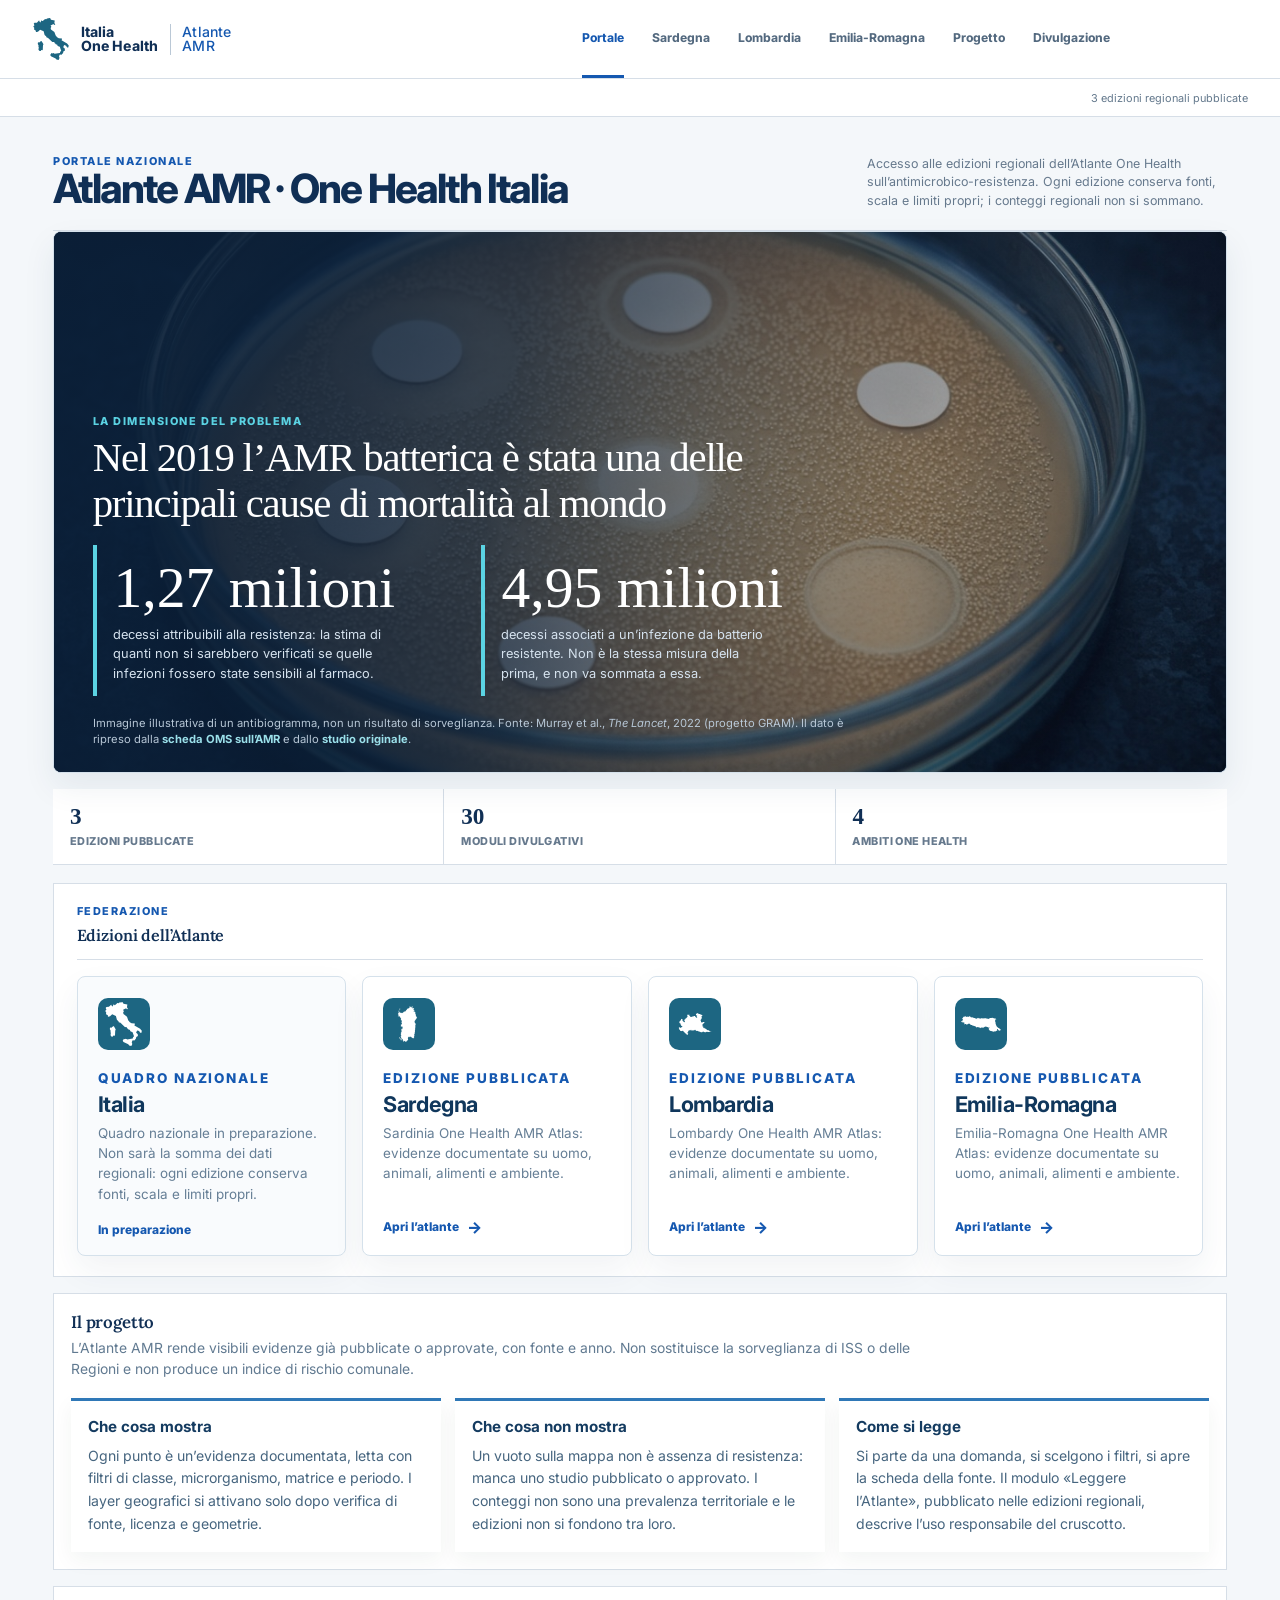
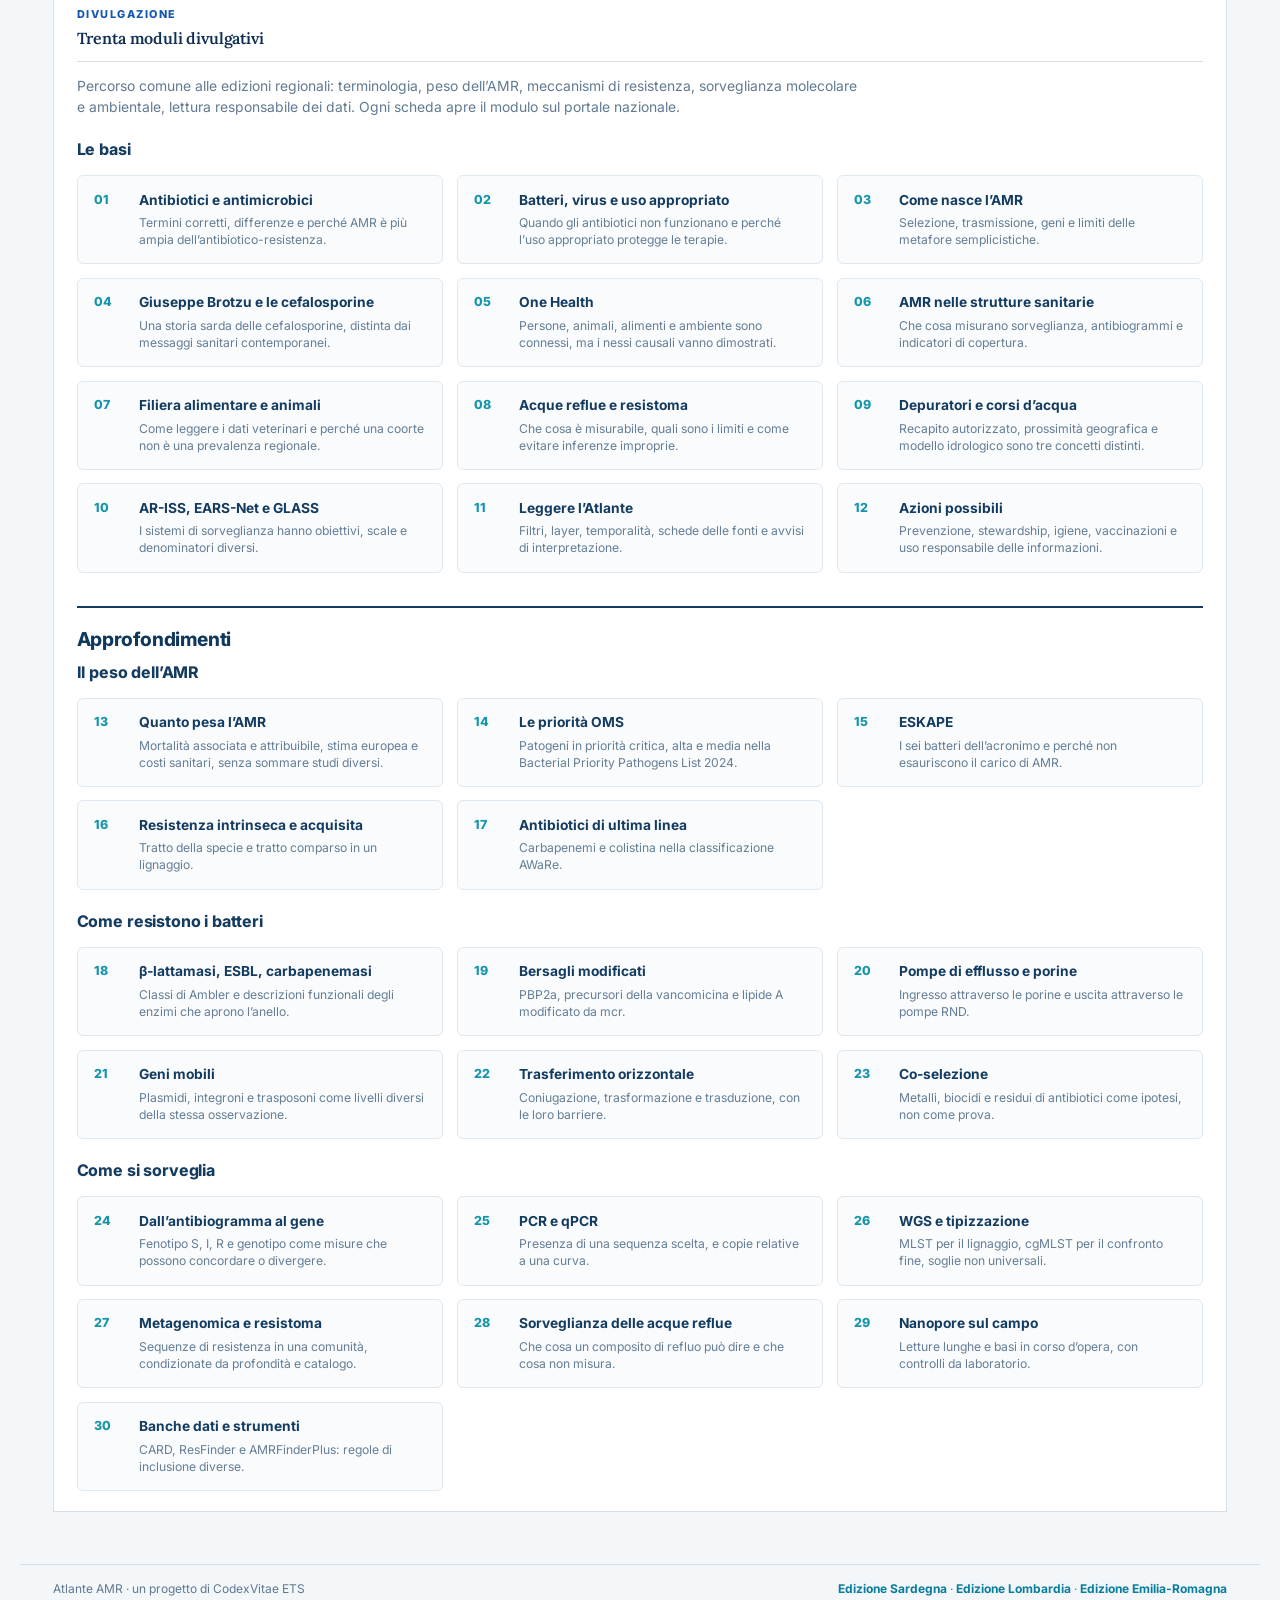
==== commit 8ebcd947: "Host the thirty outreach modules on the national portal. Serve the pillole on pillole.html with the " ====
--- a/index.html
+++ b/index.html
@@ -133,47 +133,49 @@
               <h2>Trenta moduli divulgativi</h2>
             </div>
           </div>
-          <p class="digest-note">Percorso comune alle edizioni regionali: terminologia, peso dell’AMR, meccanismi di resistenza, sorveglianza molecolare e ambientale, lettura responsabile dei dati. Ogni scheda apre il modulo corrispondente nell’edizione Sardegna.</p>
-          <div class="pill-grid" aria-label="Moduli 1–12">
-            <a class="pill-card" href="https://sardegna.atlanteamr.it/dissemination.html#modulo-01"><span class="pill-num">01</span><span><strong>Antibiotici e antimicrobici</strong><em>Termini corretti, differenze e perché AMR è più ampia dell’antibiotico-resistenza.</em></span></a>
-            <a class="pill-card" href="https://sardegna.atlanteamr.it/dissemination.html#modulo-02"><span class="pill-num">02</span><span><strong>Batteri, virus e uso appropriato</strong><em>Quando gli antibiotici non funzionano e perché l’uso appropriato protegge le terapie.</em></span></a>
-            <a class="pill-card" href="https://sardegna.atlanteamr.it/dissemination.html#modulo-03"><span class="pill-num">03</span><span><strong>Come nasce l’AMR</strong><em>Selezione, trasmissione, geni e limiti delle metafore semplicistiche.</em></span></a>
-            <a class="pill-card" href="https://sardegna.atlanteamr.it/dissemination.html#modulo-04"><span class="pill-num">04</span><span><strong>Giuseppe Brotzu e le cefalosporine</strong><em>Una storia sarda delle cefalosporine, distinta dai messaggi sanitari contemporanei.</em></span></a>
-            <a class="pill-card" href="https://sardegna.atlanteamr.it/dissemination.html#modulo-05"><span class="pill-num">05</span><span><strong>One Health</strong><em>Persone, animali, alimenti e ambiente sono connessi, ma i nessi causali vanno dimostrati.</em></span></a>
-            <a class="pill-card" href="https://sardegna.atlanteamr.it/dissemination.html#modulo-06"><span class="pill-num">06</span><span><strong>AMR nelle strutture sanitarie</strong><em>Che cosa misurano sorveglianza, antibiogrammi e indicatori di copertura.</em></span></a>
-            <a class="pill-card" href="https://sardegna.atlanteamr.it/dissemination.html#modulo-07"><span class="pill-num">07</span><span><strong>Filiera alimentare e animali</strong><em>Come leggere i dati veterinari e perché una coorte non è una prevalenza regionale.</em></span></a>
-            <a class="pill-card" href="https://sardegna.atlanteamr.it/dissemination.html#modulo-08"><span class="pill-num">08</span><span><strong>Acque reflue e resistoma</strong><em>Che cosa è misurabile, quali sono i limiti e come evitare inferenze improprie.</em></span></a>
-            <a class="pill-card" href="https://sardegna.atlanteamr.it/dissemination.html#modulo-09"><span class="pill-num">09</span><span><strong>Depuratori e corsi d’acqua</strong><em>Recapito autorizzato, prossimità geografica e modello idrologico sono tre concetti distinti.</em></span></a>
-            <a class="pill-card" href="https://sardegna.atlanteamr.it/dissemination.html#modulo-10"><span class="pill-num">10</span><span><strong>AR-ISS, EARS-Net e GLASS</strong><em>I sistemi di sorveglianza hanno obiettivi, scale e denominatori diversi.</em></span></a>
-            <a class="pill-card" href="https://sardegna.atlanteamr.it/dissemination.html#modulo-11"><span class="pill-num">11</span><span><strong>Leggere l’Atlante</strong><em>Filtri, layer, temporalità, schede delle fonti e avvisi di interpretazione.</em></span></a>
-            <a class="pill-card" href="https://sardegna.atlanteamr.it/dissemination.html#modulo-12"><span class="pill-num">12</span><span><strong>Azioni possibili</strong><em>Prevenzione, stewardship, igiene, vaccinazioni e uso responsabile delle informazioni.</em></span></a>
+          <p class="digest-note">Percorso comune alle edizioni regionali: terminologia, peso dell’AMR, meccanismi di resistenza, sorveglianza molecolare e ambientale, lettura responsabile dei dati. Ogni scheda apre il modulo sul portale nazionale.</p>
+          <h3 class="pill-group-title" id="pillole-basi">Le basi</h3>
+          <div class="pill-grid" aria-labelledby="pillole-basi">
+            <a class="pill-card" href="pillole.html#modulo-01"><span class="pill-num">01</span><span><strong>Antibiotici e antimicrobici</strong><em>Termini corretti, differenze e perché AMR è più ampia dell’antibiotico-resistenza.</em></span></a>
+            <a class="pill-card" href="pillole.html#modulo-02"><span class="pill-num">02</span><span><strong>Batteri, virus e uso appropriato</strong><em>Quando gli antibiotici non funzionano e perché l’uso appropriato protegge le terapie.</em></span></a>
+            <a class="pill-card" href="pillole.html#modulo-03"><span class="pill-num">03</span><span><strong>Come nasce l’AMR</strong><em>Selezione, trasmissione, geni e limiti delle metafore semplicistiche.</em></span></a>
+            <a class="pill-card" href="pillole.html#modulo-04"><span class="pill-num">04</span><span><strong>Giuseppe Brotzu e le cefalosporine</strong><em>Una storia sarda delle cefalosporine, distinta dai messaggi sanitari contemporanei.</em></span></a>
+            <a class="pill-card" href="pillole.html#modulo-05"><span class="pill-num">05</span><span><strong>One Health</strong><em>Persone, animali, alimenti e ambiente sono connessi, ma i nessi causali vanno dimostrati.</em></span></a>
+            <a class="pill-card" href="pillole.html#modulo-06"><span class="pill-num">06</span><span><strong>AMR nelle strutture sanitarie</strong><em>Che cosa misurano sorveglianza, antibiogrammi e indicatori di copertura.</em></span></a>
+            <a class="pill-card" href="pillole.html#modulo-07"><span class="pill-num">07</span><span><strong>Filiera alimentare e animali</strong><em>Come leggere i dati veterinari e perché una coorte non è una prevalenza regionale.</em></span></a>
+            <a class="pill-card" href="pillole.html#modulo-08"><span class="pill-num">08</span><span><strong>Acque reflue e resistoma</strong><em>Che cosa è misurabile, quali sono i limiti e come evitare inferenze improprie.</em></span></a>
+            <a class="pill-card" href="pillole.html#modulo-09"><span class="pill-num">09</span><span><strong>Depuratori e corsi d’acqua</strong><em>Recapito autorizzato, prossimità geografica e modello idrologico sono tre concetti distinti.</em></span></a>
+            <a class="pill-card" href="pillole.html#modulo-10"><span class="pill-num">10</span><span><strong>AR-ISS, EARS-Net e GLASS</strong><em>I sistemi di sorveglianza hanno obiettivi, scale e denominatori diversi.</em></span></a>
+            <a class="pill-card" href="pillole.html#modulo-11"><span class="pill-num">11</span><span><strong>Leggere l’Atlante</strong><em>Filtri, layer, temporalità, schede delle fonti e avvisi di interpretazione.</em></span></a>
+            <a class="pill-card" href="pillole.html#modulo-12"><span class="pill-num">12</span><span><strong>Azioni possibili</strong><em>Prevenzione, stewardship, igiene, vaccinazioni e uso responsabile delle informazioni.</em></span></a>
           </div>
-          <h3 class="pill-group-title" id="pillole-amr">AMR in generale</h3>
-          <div class="pill-grid" aria-labelledby="pillole-amr">
-            <a class="pill-card" href="https://sardegna.atlanteamr.it/dissemination.html#modulo-13"><span class="pill-num">13</span><span><strong>Quanto pesa l’AMR</strong><em>Mortalità associata e attribuibile, stima europea e costi sanitari, senza sommare studi diversi.</em></span></a>
-            <a class="pill-card" href="https://sardegna.atlanteamr.it/dissemination.html#modulo-14"><span class="pill-num">14</span><span><strong>Le priorità OMS</strong><em>Patogeni in priorità critica, alta e media nella Bacterial Priority Pathogens List 2024.</em></span></a>
-            <a class="pill-card" href="https://sardegna.atlanteamr.it/dissemination.html#modulo-15"><span class="pill-num">15</span><span><strong>ESKAPE</strong><em>I sei batteri dell’acronimo e perché non esauriscono il carico di AMR.</em></span></a>
-            <a class="pill-card" href="https://sardegna.atlanteamr.it/dissemination.html#modulo-16"><span class="pill-num">16</span><span><strong>Resistenza intrinseca e acquisita</strong><em>Tratto della specie e tratto comparso in un lignaggio.</em></span></a>
-            <a class="pill-card" href="https://sardegna.atlanteamr.it/dissemination.html#modulo-17"><span class="pill-num">17</span><span><strong>Antibiotici di ultima linea</strong><em>Carbapenemi e colistina nella classificazione AWaRe.</em></span></a>
+          <h3 class="pill-group-label" id="pillole-approfondimenti">Approfondimenti</h3>
+          <h4 class="pill-group-title" id="pillole-peso">Il peso dell’AMR</h4>
+          <div class="pill-grid" aria-labelledby="pillole-peso">
+            <a class="pill-card" href="pillole.html#modulo-13"><span class="pill-num">13</span><span><strong>Quanto pesa l’AMR</strong><em>Mortalità associata e attribuibile, stima europea e costi sanitari, senza sommare studi diversi.</em></span></a>
+            <a class="pill-card" href="pillole.html#modulo-14"><span class="pill-num">14</span><span><strong>Le priorità OMS</strong><em>Patogeni in priorità critica, alta e media nella Bacterial Priority Pathogens List 2024.</em></span></a>
+            <a class="pill-card" href="pillole.html#modulo-15"><span class="pill-num">15</span><span><strong>ESKAPE</strong><em>I sei batteri dell’acronimo e perché non esauriscono il carico di AMR.</em></span></a>
+            <a class="pill-card" href="pillole.html#modulo-16"><span class="pill-num">16</span><span><strong>Resistenza intrinseca e acquisita</strong><em>Tratto della specie e tratto comparso in un lignaggio.</em></span></a>
+            <a class="pill-card" href="pillole.html#modulo-17"><span class="pill-num">17</span><span><strong>Antibiotici di ultima linea</strong><em>Carbapenemi e colistina nella classificazione AWaRe.</em></span></a>
           </div>
-          <h3 class="pill-group-title" id="pillole-meccanismi">Meccanismi di resistenza</h3>
-          <div class="pill-grid" aria-labelledby="pillole-meccanismi">
-            <a class="pill-card" href="https://sardegna.atlanteamr.it/dissemination.html#modulo-18"><span class="pill-num">18</span><span><strong>β-lattamasi, ESBL, carbapenemasi</strong><em>Classi di Ambler e descrizioni funzionali degli enzimi che aprono l’anello.</em></span></a>
-            <a class="pill-card" href="https://sardegna.atlanteamr.it/dissemination.html#modulo-19"><span class="pill-num">19</span><span><strong>Bersagli modificati</strong><em>PBP2a, precursori della vancomicina e lipide A modificato da mcr.</em></span></a>
-            <a class="pill-card" href="https://sardegna.atlanteamr.it/dissemination.html#modulo-20"><span class="pill-num">20</span><span><strong>Pompe di efflusso e porine</strong><em>Ingresso attraverso le porine e uscita attraverso le pompe RND.</em></span></a>
-            <a class="pill-card" href="https://sardegna.atlanteamr.it/dissemination.html#modulo-21"><span class="pill-num">21</span><span><strong>Geni mobili</strong><em>Plasmidi, integroni e trasposoni come livelli diversi della stessa osservazione.</em></span></a>
-            <a class="pill-card" href="https://sardegna.atlanteamr.it/dissemination.html#modulo-22"><span class="pill-num">22</span><span><strong>Trasferimento orizzontale</strong><em>Coniugazione, trasformazione e trasduzione, con le loro barriere.</em></span></a>
-            <a class="pill-card" href="https://sardegna.atlanteamr.it/dissemination.html#modulo-23"><span class="pill-num">23</span><span><strong>Co-selezione</strong><em>Metalli, biocidi e residui di antibiotici come ipotesi, non come prova.</em></span></a>
+          <h4 class="pill-group-title" id="pillole-batteri">Come resistono i batteri</h4>
+          <div class="pill-grid" aria-labelledby="pillole-batteri">
+            <a class="pill-card" href="pillole.html#modulo-18"><span class="pill-num">18</span><span><strong>β-lattamasi, ESBL, carbapenemasi</strong><em>Classi di Ambler e descrizioni funzionali degli enzimi che aprono l’anello.</em></span></a>
+            <a class="pill-card" href="pillole.html#modulo-19"><span class="pill-num">19</span><span><strong>Bersagli modificati</strong><em>PBP2a, precursori della vancomicina e lipide A modificato da mcr.</em></span></a>
+            <a class="pill-card" href="pillole.html#modulo-20"><span class="pill-num">20</span><span><strong>Pompe di efflusso e porine</strong><em>Ingresso attraverso le porine e uscita attraverso le pompe RND.</em></span></a>
+            <a class="pill-card" href="pillole.html#modulo-21"><span class="pill-num">21</span><span><strong>Geni mobili</strong><em>Plasmidi, integroni e trasposoni come livelli diversi della stessa osservazione.</em></span></a>
+            <a class="pill-card" href="pillole.html#modulo-22"><span class="pill-num">22</span><span><strong>Trasferimento orizzontale</strong><em>Coniugazione, trasformazione e trasduzione, con le loro barriere.</em></span></a>
+            <a class="pill-card" href="pillole.html#modulo-23"><span class="pill-num">23</span><span><strong>Co-selezione</strong><em>Metalli, biocidi e residui di antibiotici come ipotesi, non come prova.</em></span></a>
           </div>
-          <h3 class="pill-group-title" id="pillole-sorveglianza">Sorveglianza molecolare e ambientale</h3>
+          <h4 class="pill-group-title" id="pillole-sorveglianza">Come si sorveglia</h4>
           <div class="pill-grid" aria-labelledby="pillole-sorveglianza">
-            <a class="pill-card" href="https://sardegna.atlanteamr.it/dissemination.html#modulo-24"><span class="pill-num">24</span><span><strong>Dall’antibiogramma al gene</strong><em>Fenotipo S, I, R e genotipo come misure che possono concordare o divergere.</em></span></a>
-            <a class="pill-card" href="https://sardegna.atlanteamr.it/dissemination.html#modulo-25"><span class="pill-num">25</span><span><strong>PCR e qPCR</strong><em>Presenza di una sequenza scelta, e copie relative a una curva.</em></span></a>
-            <a class="pill-card" href="https://sardegna.atlanteamr.it/dissemination.html#modulo-26"><span class="pill-num">26</span><span><strong>WGS e tipizzazione</strong><em>MLST per il lignaggio, cgMLST per il confronto fine, soglie non universali.</em></span></a>
-            <a class="pill-card" href="https://sardegna.atlanteamr.it/dissemination.html#modulo-27"><span class="pill-num">27</span><span><strong>Metagenomica e resistoma</strong><em>Sequenze di resistenza in una comunità, condizionate da profondità e catalogo.</em></span></a>
-            <a class="pill-card" href="https://sardegna.atlanteamr.it/dissemination.html#modulo-28"><span class="pill-num">28</span><span><strong>Sorveglianza delle acque reflue</strong><em>Che cosa un composito di refluo può dire e che cosa non misura.</em></span></a>
-            <a class="pill-card" href="https://sardegna.atlanteamr.it/dissemination.html#modulo-29"><span class="pill-num">29</span><span><strong>Nanopore sul campo</strong><em>Letture lunghe e basi in corso d’opera, con controlli da laboratorio.</em></span></a>
-            <a class="pill-card" href="https://sardegna.atlanteamr.it/dissemination.html#modulo-30"><span class="pill-num">30</span><span><strong>Banche dati e strumenti</strong><em>CARD, ResFinder e AMRFinderPlus: regole di inclusione diverse.</em></span></a>
+            <a class="pill-card" href="pillole.html#modulo-24"><span class="pill-num">24</span><span><strong>Dall’antibiogramma al gene</strong><em>Fenotipo S, I, R e genotipo come misure che possono concordare o divergere.</em></span></a>
+            <a class="pill-card" href="pillole.html#modulo-25"><span class="pill-num">25</span><span><strong>PCR e qPCR</strong><em>Presenza di una sequenza scelta, e copie relative a una curva.</em></span></a>
+            <a class="pill-card" href="pillole.html#modulo-26"><span class="pill-num">26</span><span><strong>WGS e tipizzazione</strong><em>MLST per il lignaggio, cgMLST per il confronto fine, soglie non universali.</em></span></a>
+            <a class="pill-card" href="pillole.html#modulo-27"><span class="pill-num">27</span><span><strong>Metagenomica e resistoma</strong><em>Sequenze di resistenza in una comunità, condizionate da profondità e catalogo.</em></span></a>
+            <a class="pill-card" href="pillole.html#modulo-28"><span class="pill-num">28</span><span><strong>Sorveglianza delle acque reflue</strong><em>Che cosa un composito di refluo può dire e che cosa non misura.</em></span></a>
+            <a class="pill-card" href="pillole.html#modulo-29"><span class="pill-num">29</span><span><strong>Nanopore sul campo</strong><em>Letture lunghe e basi in corso d’opera, con controlli da laboratorio.</em></span></a>
+            <a class="pill-card" href="pillole.html#modulo-30"><span class="pill-num">30</span><span><strong>Banche dati e strumenti</strong><em>CARD, ResFinder e AMRFinderPlus: regole di inclusione diverse.</em></span></a>
           </div>
         </section>
       </main>
--- a/assets/styles.css
+++ b/assets/styles.css
@@ -1054,3 +1054,58 @@
 .leaflet-control-layers { font-weight:400; }
 .leaflet-control-layers label { font-weight:400; }
 .layer-group-parent, .layer-group-label, .layer-child-row { font-weight:400 !important; }
+
+/* Outreach modules 13–30. Same palette as the earlier diagrams. */
+.ambler-grid,.bppl-cols,.esk-grid { display:grid; gap:.65rem; width:100%; }
+.ambler-grid { grid-template-columns:repeat(4,minmax(0,1fr)); }
+.bppl-cols { grid-template-columns:repeat(3,minmax(0,1fr)); }
+.esk-grid { grid-template-columns:repeat(3,minmax(0,1fr)); }
+.ambler-grid article,.bppl-cols article,.esk-grid article { min-width:0; padding:.8rem .75rem; border:1px solid #d6dee7; background:#fff; }
+.ambler-grid b,.bppl-cols b,.esk-grid b { display:block; color:#1558b0; font-size:.68rem; letter-spacing:.08em; text-transform:uppercase; }
+.ambler-grid strong,.bppl-cols strong,.esk-grid strong { display:block; margin:.28rem 0 .35rem; color:#102f55; font-size:.84rem; }
+.ambler-grid p,.bppl-cols p,.esk-grid p { margin:0; color:#66798d; font-size:.72rem; line-height:1.4; }
+.bppl-cols .priority-critical { border-top:3px solid #102f55; }
+.bppl-cols .priority-high { border-top:3px solid #1558b0; }
+.bppl-cols .priority-medium { border-top:3px solid #2b918e; }
+.bppl-names { margin:0; padding:0; list-style:none; display:grid; gap:.4rem; }
+.bppl-names li { padding:.55rem .7rem; border:1px solid #d6dee7; background:#fff; color:#102f55; font-size:.78rem; line-height:1.4; }
+.sci-svg { width:100%; max-width:680px; margin:0 auto; }
+.sci-svg svg { display:block; width:100%; height:auto; }
+.sci-caption { margin:.45rem 0 0; color:#66798d; font-size:.72rem; line-height:1.4; text-align:center; }
+.outreach-shell,.outreach-workspace,.outreach-index,.outreach-detail,.embedded-deck,.embedded-slide { min-width:0; }
+.outreach-index-row span,.embedded-slide-intro { overflow-wrap:anywhere; }
+#outreach-detail { scroll-margin-top:86px; }
+@media (max-width:760px) {
+  .ambler-grid,.bppl-cols,.esk-grid { grid-template-columns:1fr; }
+  .outreach-page .global-header-inner { grid-template-columns:minmax(0,1fr); gap:.25rem .5rem; padding:.55rem .75rem; min-height:0; }
+  .outreach-page .global-nav { flex-wrap:wrap; justify-content:flex-start; gap:.15rem .85rem; }
+  .outreach-page .global-brand { max-width:100%; }
+}
+@media (prefers-reduced-motion: reduce) {
+  .outreach-progress b { transition:none; }
+  .embedded-slide { animation:none; }
+}
+
+.outreach-index-label {
+  grid-column: 1 / -1;
+  margin: 0;
+  padding: .9rem .45rem .2rem;
+  color: #102a43;
+  font-size: .72rem;
+  font-weight: 800;
+  letter-spacing: .07em;
+  text-transform: uppercase;
+}
+.outreach-index-label.is-group {
+  margin-top: .35rem;
+  padding-top: 1rem;
+  border-top: 2px solid #102a43;
+}
+.outreach-index-label.is-sub {
+  padding-top: .35rem;
+  padding-bottom: .15rem;
+  color: #2e6f95;
+  font-size: .68rem;
+  letter-spacing: .04em;
+  text-transform: none;
+}
--- a/assets/national.css
+++ b/assets/national.css
@@ -233,17 +233,30 @@
 .pill-body a { color: #087d9c; font-weight: 800; text-decoration: none; }
 .pill-body a:hover { text-decoration: underline; }
 
-a.pill-card {
+a.pill-card:link,
+a.pill-card:visited,
+a.pill-card:hover,
+a.pill-card:focus,
+a.pill-card:focus-visible,
+a.pill-card:active {
   display: grid;
   grid-template-columns: 34px minmax(0, 1fr);
   gap: .55rem .7rem;
   padding: .95rem 1rem;
   text-decoration: none;
+  text-decoration-line: none;
 }
 a.pill-card:hover,
+a.pill-card:focus,
 a.pill-card:focus-visible {
   background: #fff;
-  border-color: #c9d8e4;
+  border-color: #9bb8cc;
+  color: #0c5078;
+}
+a.pill-card:hover strong,
+a.pill-card:focus strong,
+a.pill-card:focus-visible strong {
+  color: #0c5078;
 }
 a.pill-card:focus-visible {
   outline: 2px solid #1595aa;
@@ -263,13 +276,23 @@
   font-style: normal;
   line-height: 1.4;
 }
+.pill-group-label {
+  margin: 2.1rem 0 0;
+  padding-top: 1.15rem;
+  border-top: 2px solid #143b60;
+  color: #10375c;
+  font-size: 1.2rem;
+  font-weight: 750;
+  letter-spacing: -.02em;
+}
 .pill-group-title {
-  margin: 1.55rem 0 0;
+  margin: 1.35rem 0 0;
   color: #143b60;
   font-size: 1rem;
   font-weight: 750;
   letter-spacing: -.01em;
 }
+.pill-group-label + .pill-group-title { margin-top: .7rem; }
 
 .national-footer {
   display: flex;
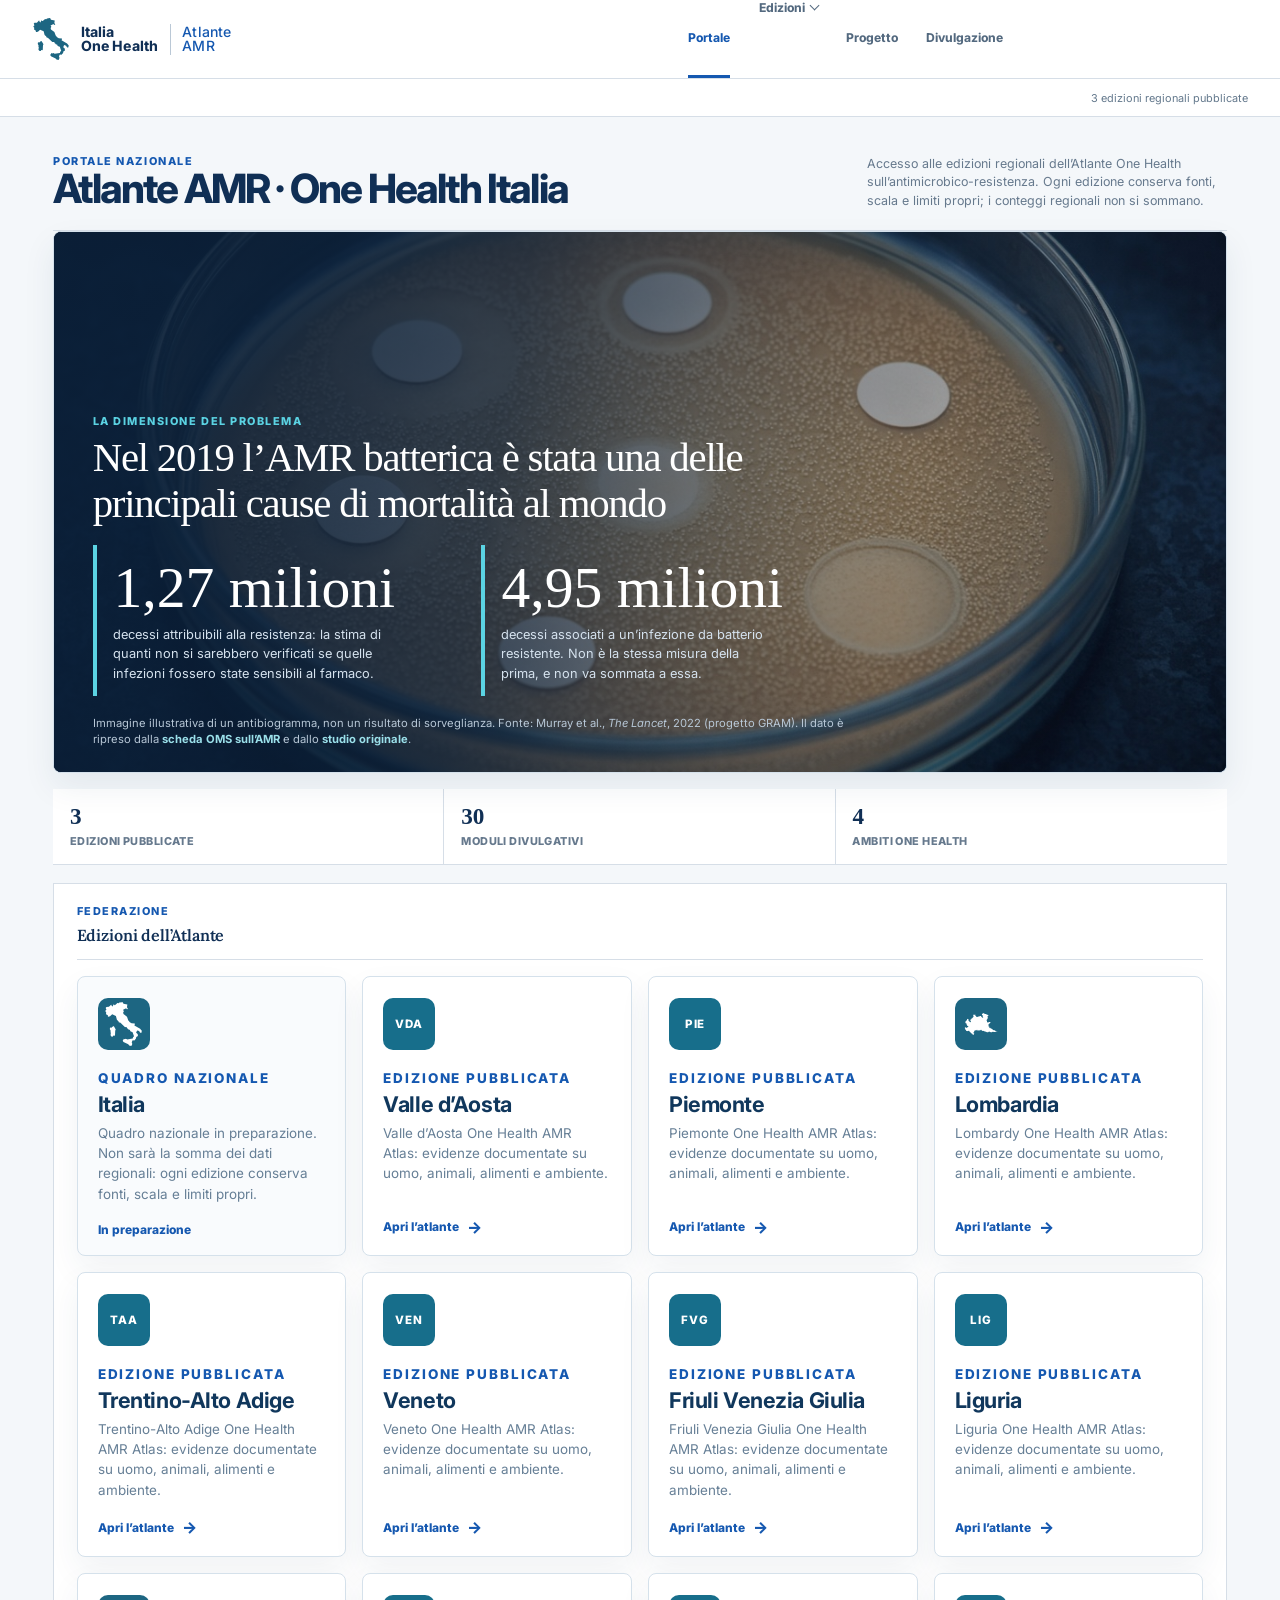
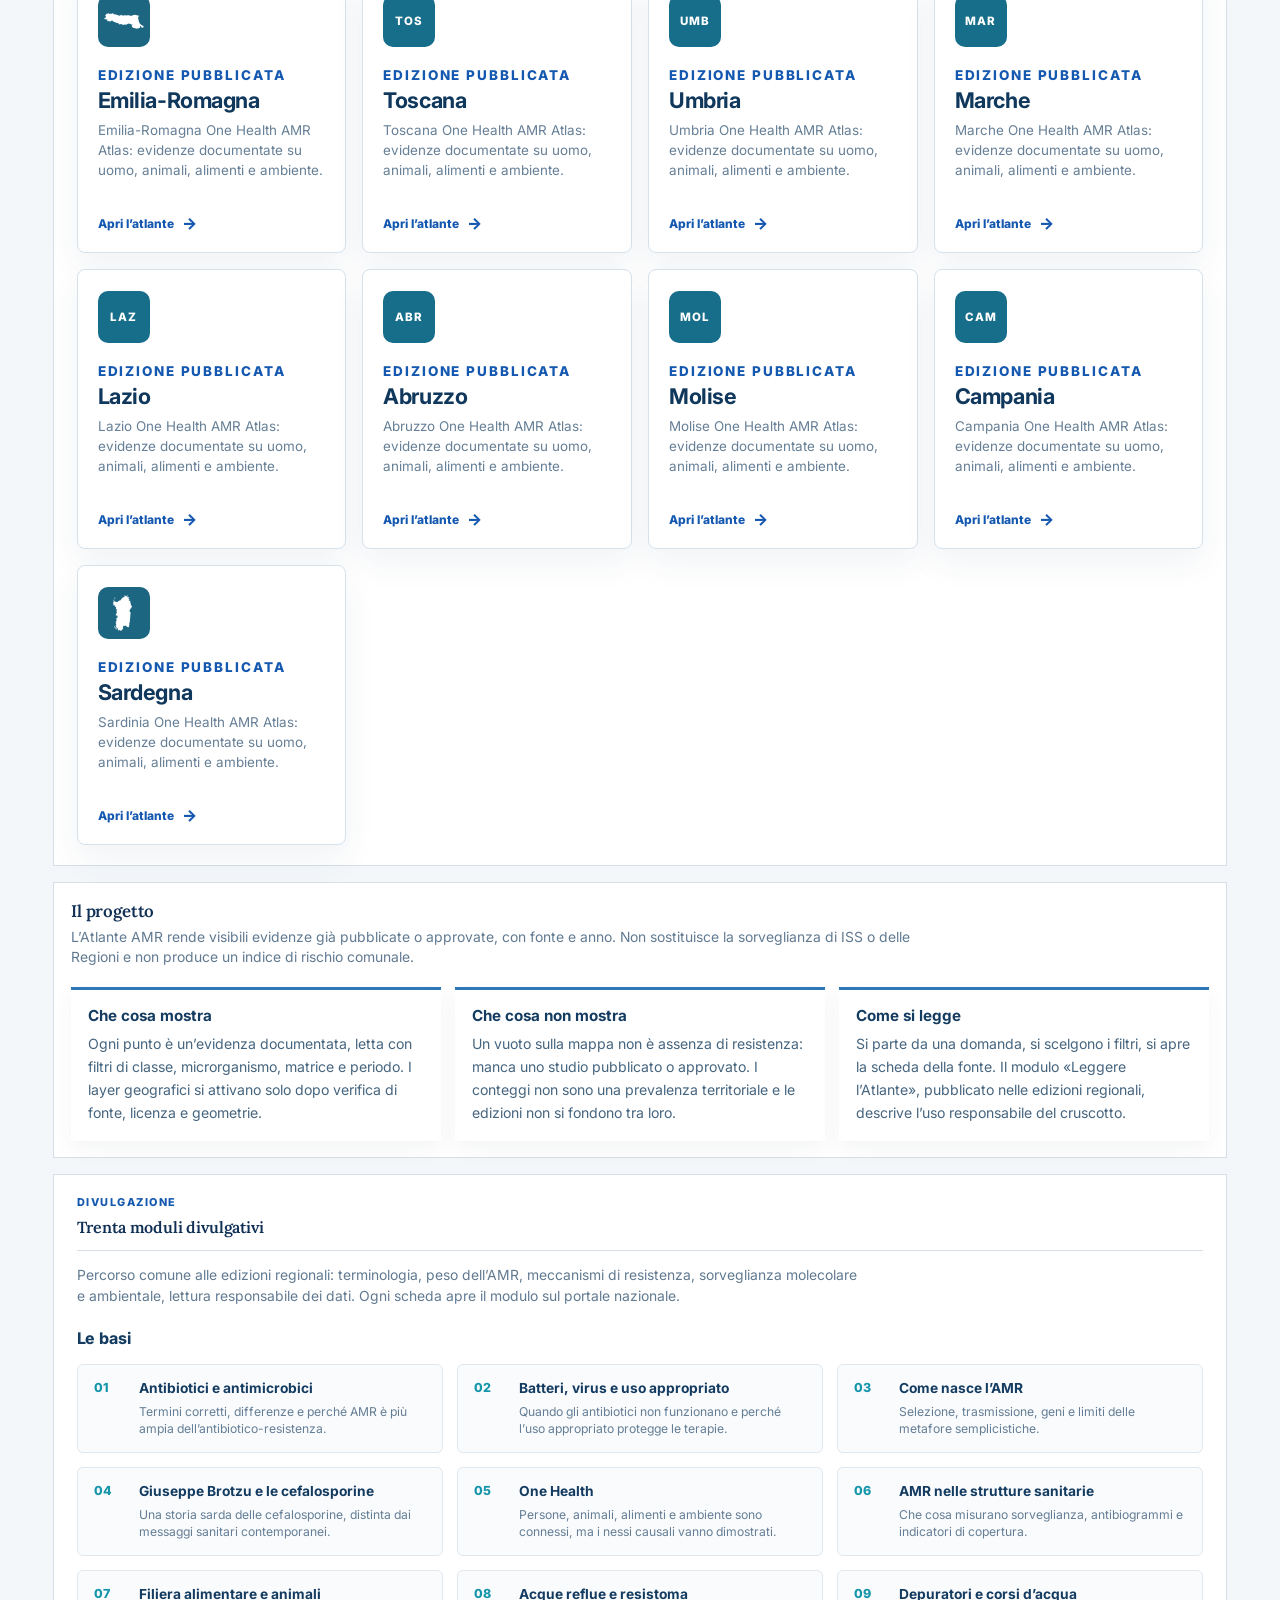
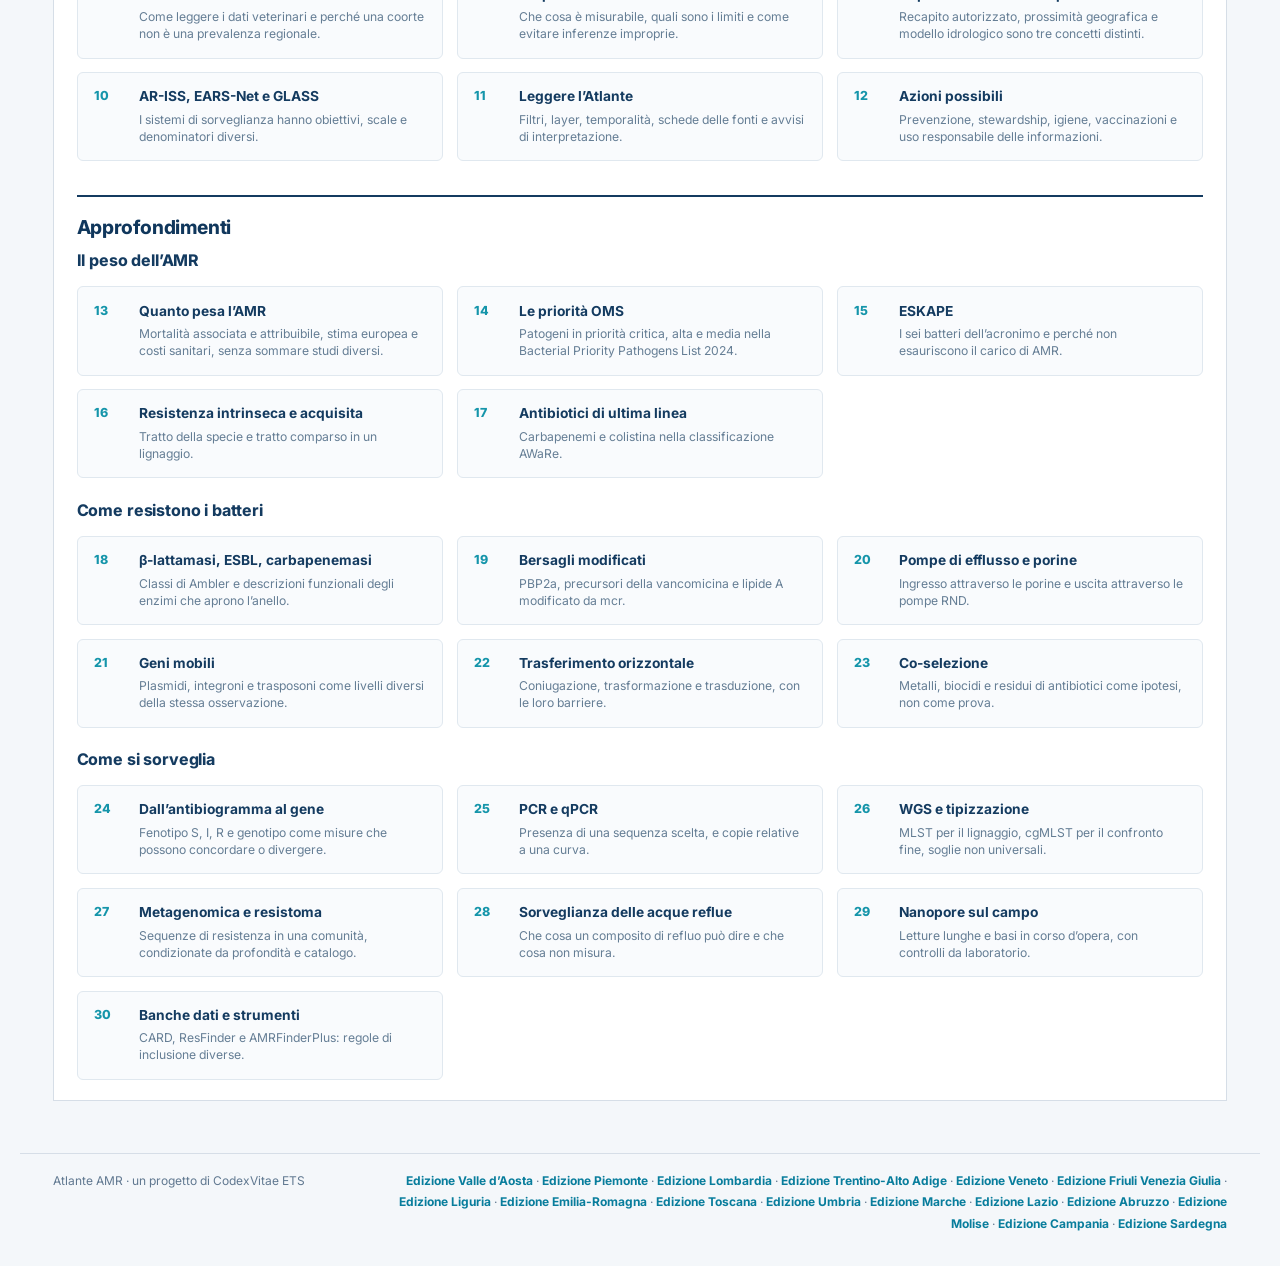
==== commit 11c6ae5e: "Link every regional atlas from the national home. The edition cards and header menu now list Italia " ====
--- a/index.html
+++ b/index.html
@@ -4,7 +4,7 @@
   <meta charset="utf-8">
   <meta name="viewport" content="width=device-width, initial-scale=1">
   <title>Atlante AMR · One Health Italia</title>
-  <meta name="description" content="Atlante AMR: portale nazionale delle edizioni regionali One Health sull’antimicrobico-resistenza (Sardegna, Lombardia, Emilia-Romagna). Evidenze documentate con fonte e anno. Un progetto di CodexVitae ETS.">
+  <meta name="description" content="Atlante AMR: portale nazionale delle edizioni regionali One Health sull’antimicrobico-resistenza. Evidenze documentate con fonte e anno. Un progetto di CodexVitae ETS.">
   <meta name="author" content="CodexVitae ETS">
   <link rel="canonical" href="https://atlanteamr.it/">
   <meta property="og:type" content="website">
@@ -23,7 +23,33 @@
   <header class="global-site-header">
     <div class="global-header-inner">
       <a class="global-brand" href="./" aria-label="Atlante AMR · One Health Italia"><span class="brand-code brand-code-icon" style="--brand-icon:url('/public/brand/italia-mark.svg')" aria-hidden="true">ITA</span><span class="global-brand-name">Italia<br>One Health</span><span class="global-brand-divider" aria-hidden="true"></span><span class="global-brand-atlas">Atlante<br>AMR</span></a>
-      <nav class="global-nav" aria-label="Navigazione principale"><a class="active" href="./">Portale</a><a data-edition="sardegna" href="https://sardegna.atlanteamr.it/">Sardegna</a><a data-edition="lombardia" href="https://lombardia.atlanteamr.it/">Lombardia</a><a data-edition="emilia-romagna" href="https://emilia-romagna.atlanteamr.it/">Emilia-Romagna</a><a href="#progetto">Progetto</a><a href="#pillole">Divulgazione</a></nav>
+      <nav class="global-nav" aria-label="Navigazione principale">
+        <a class="active" href="./">Portale</a>
+        <details class="region-menu">
+          <summary>Edizioni</summary>
+          <div class="region-menu-panel">
+            <span class="is-pending">Italia <small>In preparazione</small></span>
+            <a data-edition="valle-d-aosta" href="https://aguaraglia.github.io/valle-d-aosta-one-health-amr-atlas/">Valle d’Aosta</a>
+            <a data-edition="piemonte" href="https://aguaraglia.github.io/piemonte-one-health-amr-atlas/">Piemonte</a>
+            <a data-edition="lombardia" href="https://lombardia.atlanteamr.it/">Lombardia</a>
+            <a data-edition="trentino-alto-adige" href="https://aguaraglia.github.io/trentino-alto-adige-one-health-amr-atlas/">Trentino-Alto Adige</a>
+            <a data-edition="veneto" href="https://aguaraglia.github.io/veneto-one-health-amr-atlas/">Veneto</a>
+            <a data-edition="friuli-venezia-giulia" href="https://aguaraglia.github.io/friuli-venezia-giulia-one-health-amr-atlas/">Friuli Venezia Giulia</a>
+            <a data-edition="liguria" href="https://aguaraglia.github.io/liguria-one-health-amr-atlas/">Liguria</a>
+            <a data-edition="emilia-romagna" href="https://emilia-romagna.atlanteamr.it/">Emilia-Romagna</a>
+            <a data-edition="toscana" href="https://aguaraglia.github.io/toscana-one-health-amr-atlas/">Toscana</a>
+            <a data-edition="umbria" href="https://aguaraglia.github.io/umbria-one-health-amr-atlas/">Umbria</a>
+            <a data-edition="marche" href="https://aguaraglia.github.io/marche-one-health-amr-atlas/">Marche</a>
+            <a data-edition="lazio" href="https://aguaraglia.github.io/lazio-one-health-amr-atlas/">Lazio</a>
+            <a data-edition="abruzzo" href="https://aguaraglia.github.io/abruzzo-one-health-amr-atlas/">Abruzzo</a>
+            <a data-edition="molise" href="https://aguaraglia.github.io/molise-one-health-amr-atlas/">Molise</a>
+            <a data-edition="campania" href="https://aguaraglia.github.io/campania-one-health-amr-atlas/">Campania</a>
+            <a data-edition="sardegna" href="https://sardegna.atlanteamr.it/">Sardegna</a>
+          </div>
+        </details>
+        <a href="#progetto">Progetto</a>
+        <a href="#pillole">Divulgazione</a>
+      </nav>
     </div>
   </header>
 
@@ -83,25 +109,116 @@
               <p>Quadro nazionale in preparazione. Non sarà la somma dei dati regionali: ogni edizione conserva fonti, scala e limiti propri.</p>
               <span class="rail-link">In preparazione</span>
             </article>
+            <a class="edition-card" data-edition="valle-d-aosta" href="https://aguaraglia.github.io/valle-d-aosta-one-health-amr-atlas/">
+              <span class="edition-mark" aria-hidden="true">VDA</span>
+              <p class="section-kicker">EDIZIONE PUBBLICATA</p>
+              <h3>Valle d’Aosta</h3>
+              <p>Valle d’Aosta One Health AMR Atlas: evidenze documentate su uomo, animali, alimenti e ambiente.</p>
+              <span class="rail-link">Apri l’atlante <span aria-hidden="true">→</span></span>
+            </a>
+            <a class="edition-card" data-edition="piemonte" href="https://aguaraglia.github.io/piemonte-one-health-amr-atlas/">
+              <span class="edition-mark" aria-hidden="true">PIE</span>
+              <p class="section-kicker">EDIZIONE PUBBLICATA</p>
+              <h3>Piemonte</h3>
+              <p>Piemonte One Health AMR Atlas: evidenze documentate su uomo, animali, alimenti e ambiente.</p>
+              <span class="rail-link">Apri l’atlante <span aria-hidden="true">→</span></span>
+            </a>
+            <a class="edition-card" data-edition="lombardia" href="https://lombardia.atlanteamr.it/">
+              <span class="edition-mark edition-silhouette" aria-hidden="true"><img src="public/brand/lombardia-region-mark.svg" alt=""></span>
+              <p class="section-kicker">EDIZIONE PUBBLICATA</p>
+              <h3>Lombardia</h3>
+              <p>Lombardy One Health AMR Atlas: evidenze documentate su uomo, animali, alimenti e ambiente.</p>
+              <span class="rail-link">Apri l’atlante <span aria-hidden="true">→</span></span>
+            </a>
+            <a class="edition-card" data-edition="trentino-alto-adige" href="https://aguaraglia.github.io/trentino-alto-adige-one-health-amr-atlas/">
+              <span class="edition-mark" aria-hidden="true">TAA</span>
+              <p class="section-kicker">EDIZIONE PUBBLICATA</p>
+              <h3>Trentino-Alto Adige</h3>
+              <p>Trentino-Alto Adige One Health AMR Atlas: evidenze documentate su uomo, animali, alimenti e ambiente.</p>
+              <span class="rail-link">Apri l’atlante <span aria-hidden="true">→</span></span>
+            </a>
+            <a class="edition-card" data-edition="veneto" href="https://aguaraglia.github.io/veneto-one-health-amr-atlas/">
+              <span class="edition-mark" aria-hidden="true">VEN</span>
+              <p class="section-kicker">EDIZIONE PUBBLICATA</p>
+              <h3>Veneto</h3>
+              <p>Veneto One Health AMR Atlas: evidenze documentate su uomo, animali, alimenti e ambiente.</p>
+              <span class="rail-link">Apri l’atlante <span aria-hidden="true">→</span></span>
+            </a>
+            <a class="edition-card" data-edition="friuli-venezia-giulia" href="https://aguaraglia.github.io/friuli-venezia-giulia-one-health-amr-atlas/">
+              <span class="edition-mark" aria-hidden="true">FVG</span>
+              <p class="section-kicker">EDIZIONE PUBBLICATA</p>
+              <h3>Friuli Venezia Giulia</h3>
+              <p>Friuli Venezia Giulia One Health AMR Atlas: evidenze documentate su uomo, animali, alimenti e ambiente.</p>
+              <span class="rail-link">Apri l’atlante <span aria-hidden="true">→</span></span>
+            </a>
+            <a class="edition-card" data-edition="liguria" href="https://aguaraglia.github.io/liguria-one-health-amr-atlas/">
+              <span class="edition-mark" aria-hidden="true">LIG</span>
+              <p class="section-kicker">EDIZIONE PUBBLICATA</p>
+              <h3>Liguria</h3>
+              <p>Liguria One Health AMR Atlas: evidenze documentate su uomo, animali, alimenti e ambiente.</p>
+              <span class="rail-link">Apri l’atlante <span aria-hidden="true">→</span></span>
+            </a>
+            <a class="edition-card" data-edition="emilia-romagna" href="https://emilia-romagna.atlanteamr.it/">
+              <span class="edition-mark edition-silhouette edition-mark-emilia" aria-hidden="true"><img src="public/brand/emilia-romagna-region-mark.svg" alt=""></span>
+              <p class="section-kicker">EDIZIONE PUBBLICATA</p>
+              <h3>Emilia-Romagna</h3>
+              <p>Emilia-Romagna One Health AMR Atlas: evidenze documentate su uomo, animali, alimenti e ambiente.</p>
+              <span class="rail-link">Apri l’atlante <span aria-hidden="true">→</span></span>
+            </a>
+            <a class="edition-card" data-edition="toscana" href="https://aguaraglia.github.io/toscana-one-health-amr-atlas/">
+              <span class="edition-mark" aria-hidden="true">TOS</span>
+              <p class="section-kicker">EDIZIONE PUBBLICATA</p>
+              <h3>Toscana</h3>
+              <p>Toscana One Health AMR Atlas: evidenze documentate su uomo, animali, alimenti e ambiente.</p>
+              <span class="rail-link">Apri l’atlante <span aria-hidden="true">→</span></span>
+            </a>
+            <a class="edition-card" data-edition="umbria" href="https://aguaraglia.github.io/umbria-one-health-amr-atlas/">
+              <span class="edition-mark" aria-hidden="true">UMB</span>
+              <p class="section-kicker">EDIZIONE PUBBLICATA</p>
+              <h3>Umbria</h3>
+              <p>Umbria One Health AMR Atlas: evidenze documentate su uomo, animali, alimenti e ambiente.</p>
+              <span class="rail-link">Apri l’atlante <span aria-hidden="true">→</span></span>
+            </a>
+            <a class="edition-card" data-edition="marche" href="https://aguaraglia.github.io/marche-one-health-amr-atlas/">
+              <span class="edition-mark" aria-hidden="true">MAR</span>
+              <p class="section-kicker">EDIZIONE PUBBLICATA</p>
+              <h3>Marche</h3>
+              <p>Marche One Health AMR Atlas: evidenze documentate su uomo, animali, alimenti e ambiente.</p>
+              <span class="rail-link">Apri l’atlante <span aria-hidden="true">→</span></span>
+            </a>
+            <a class="edition-card" data-edition="lazio" href="https://aguaraglia.github.io/lazio-one-health-amr-atlas/">
+              <span class="edition-mark" aria-hidden="true">LAZ</span>
+              <p class="section-kicker">EDIZIONE PUBBLICATA</p>
+              <h3>Lazio</h3>
+              <p>Lazio One Health AMR Atlas: evidenze documentate su uomo, animali, alimenti e ambiente.</p>
+              <span class="rail-link">Apri l’atlante <span aria-hidden="true">→</span></span>
+            </a>
+            <a class="edition-card" data-edition="abruzzo" href="https://aguaraglia.github.io/abruzzo-one-health-amr-atlas/">
+              <span class="edition-mark" aria-hidden="true">ABR</span>
+              <p class="section-kicker">EDIZIONE PUBBLICATA</p>
+              <h3>Abruzzo</h3>
+              <p>Abruzzo One Health AMR Atlas: evidenze documentate su uomo, animali, alimenti e ambiente.</p>
+              <span class="rail-link">Apri l’atlante <span aria-hidden="true">→</span></span>
+            </a>
+            <a class="edition-card" data-edition="molise" href="https://aguaraglia.github.io/molise-one-health-amr-atlas/">
+              <span class="edition-mark" aria-hidden="true">MOL</span>
+              <p class="section-kicker">EDIZIONE PUBBLICATA</p>
+              <h3>Molise</h3>
+              <p>Molise One Health AMR Atlas: evidenze documentate su uomo, animali, alimenti e ambiente.</p>
+              <span class="rail-link">Apri l’atlante <span aria-hidden="true">→</span></span>
+            </a>
+            <a class="edition-card" data-edition="campania" href="https://aguaraglia.github.io/campania-one-health-amr-atlas/">
+              <span class="edition-mark" aria-hidden="true">CAM</span>
+              <p class="section-kicker">EDIZIONE PUBBLICATA</p>
+              <h3>Campania</h3>
+              <p>Campania One Health AMR Atlas: evidenze documentate su uomo, animali, alimenti e ambiente.</p>
+              <span class="rail-link">Apri l’atlante <span aria-hidden="true">→</span></span>
+            </a>
             <a class="edition-card" data-edition="sardegna" href="https://sardegna.atlanteamr.it/">
               <span class="edition-mark edition-silhouette" aria-hidden="true"><img src="public/brand/sardinia-island-icon.png" alt=""></span>
               <p class="section-kicker">EDIZIONE PUBBLICATA</p>
               <h3>Sardegna</h3>
               <p>Sardinia One Health AMR Atlas: evidenze documentate su uomo, animali, alimenti e ambiente.</p>
-              <span class="rail-link">Apri l’atlante <span aria-hidden="true">→</span></span>
-            </a>
-            <a class="edition-card" data-edition="lombardia" href="https://lombardia.atlanteamr.it/">
-              <span class="edition-mark edition-silhouette" aria-hidden="true"><img src="public/brand/lombardia-region-mark.svg" alt=""></span>
-              <p class="section-kicker">EDIZIONE PUBBLICATA</p>
-              <h3>Lombardia</h3>
-              <p>Lombardy One Health AMR Atlas: evidenze documentate su uomo, animali, alimenti e ambiente.</p>
-              <span class="rail-link">Apri l’atlante <span aria-hidden="true">→</span></span>
-            </a>
-            <a class="edition-card" data-edition="emilia-romagna" href="https://emilia-romagna.atlanteamr.it/">
-              <span class="edition-mark edition-silhouette edition-mark-emilia" aria-hidden="true"><img src="public/brand/emilia-romagna-region-mark.svg" alt=""></span>
-              <p class="section-kicker">EDIZIONE PUBBLICATA</p>
-              <h3>Emilia-Romagna</h3>
-              <p>Emilia-Romagna One Health AMR Atlas: evidenze documentate su uomo, animali, alimenti e ambiente.</p>
               <span class="rail-link">Apri l’atlante <span aria-hidden="true">→</span></span>
             </a>
           </div>
@@ -184,7 +301,7 @@
 
   <footer class="national-footer">
     <span>Atlante AMR · un progetto di CodexVitae ETS</span>
-    <span><a data-edition="sardegna" href="https://sardegna.atlanteamr.it/">Edizione Sardegna</a> · <a data-edition="lombardia" href="https://lombardia.atlanteamr.it/">Edizione Lombardia</a> · <a data-edition="emilia-romagna" href="https://emilia-romagna.atlanteamr.it/">Edizione Emilia-Romagna</a></span>
+    <span class="edition-links"><a data-edition="valle-d-aosta" href="https://aguaraglia.github.io/valle-d-aosta-one-health-amr-atlas/">Edizione Valle d’Aosta</a> · <a data-edition="piemonte" href="https://aguaraglia.github.io/piemonte-one-health-amr-atlas/">Edizione Piemonte</a> · <a data-edition="lombardia" href="https://lombardia.atlanteamr.it/">Edizione Lombardia</a> · <a data-edition="trentino-alto-adige" href="https://aguaraglia.github.io/trentino-alto-adige-one-health-amr-atlas/">Edizione Trentino-Alto Adige</a> · <a data-edition="veneto" href="https://aguaraglia.github.io/veneto-one-health-amr-atlas/">Edizione Veneto</a> · <a data-edition="friuli-venezia-giulia" href="https://aguaraglia.github.io/friuli-venezia-giulia-one-health-amr-atlas/">Edizione Friuli Venezia Giulia</a> · <a data-edition="liguria" href="https://aguaraglia.github.io/liguria-one-health-amr-atlas/">Edizione Liguria</a> · <a data-edition="emilia-romagna" href="https://emilia-romagna.atlanteamr.it/">Edizione Emilia-Romagna</a> · <a data-edition="toscana" href="https://aguaraglia.github.io/toscana-one-health-amr-atlas/">Edizione Toscana</a> · <a data-edition="umbria" href="https://aguaraglia.github.io/umbria-one-health-amr-atlas/">Edizione Umbria</a> · <a data-edition="marche" href="https://aguaraglia.github.io/marche-one-health-amr-atlas/">Edizione Marche</a> · <a data-edition="lazio" href="https://aguaraglia.github.io/lazio-one-health-amr-atlas/">Edizione Lazio</a> · <a data-edition="abruzzo" href="https://aguaraglia.github.io/abruzzo-one-health-amr-atlas/">Edizione Abruzzo</a> · <a data-edition="molise" href="https://aguaraglia.github.io/molise-one-health-amr-atlas/">Edizione Molise</a> · <a data-edition="campania" href="https://aguaraglia.github.io/campania-one-health-amr-atlas/">Edizione Campania</a> · <a data-edition="sardegna" href="https://sardegna.atlanteamr.it/">Edizione Sardegna</a></span>
   </footer>
   <script src="assets/editions.js"></script>
   <script data-goatcounter="https://atlanteamr.goatcounter.com/count" async src="//gc.zgo.at/count.js"></script>
--- a/assets/national.css
+++ b/assets/national.css
@@ -297,7 +297,9 @@
 .national-footer {
   display: flex;
   justify-content: space-between;
-  gap: 1rem;
+  align-items: baseline;
+  flex-wrap: wrap;
+  gap: .8rem 1.4rem;
   max-width: 1240px;
   margin: 0 auto;
   padding: 1rem clamp(1rem, 2.6vw, 2.15rem) 2rem;
@@ -305,6 +307,11 @@
   font-size: .75rem;
 }
 .national-footer a { color: #087d9c; font-weight: 700; text-decoration: none; }
+.national-footer .edition-links {
+  max-width: 860px;
+  line-height: 1.8;
+  text-align: right;
+}
 
 @media (max-width: 1180px) {
   .edition-grid { grid-template-columns: repeat(2, minmax(0, 1fr)); }
@@ -352,3 +359,100 @@
   width: 36px;
   height: 42px;
 }
+
+/* Sixteen regional editions do not fit the single header row. Same link style, opened as a grid. */
+.global-nav .region-menu { position: static; display: flex; align-items: stretch; }
+.global-nav .region-menu summary {
+  display: inline-flex;
+  align-items: center;
+  gap: .4rem;
+  border-bottom: 3px solid transparent;
+  color: #53697f;
+  font-size: .76rem;
+  font-weight: 750;
+  white-space: nowrap;
+  cursor: pointer;
+  list-style: none;
+}
+.global-nav .region-menu summary::-webkit-details-marker { display: none; }
+.global-nav .region-menu summary::after {
+  content: "";
+  width: .38rem;
+  height: .38rem;
+  border-right: 1.5px solid currentColor;
+  border-bottom: 1.5px solid currentColor;
+  transform: translateY(-.12rem) rotate(45deg);
+}
+.global-nav .region-menu[open] summary,
+.global-nav .region-menu summary:hover,
+.global-nav .region-menu summary:focus-visible {
+  color: var(--atlas-blue, #1558b0);
+  border-bottom-color: var(--atlas-blue, #1558b0);
+}
+.global-nav .region-menu[open] summary::after { transform: translateY(.12rem) rotate(225deg); }
+.region-menu-panel {
+  position: absolute;
+  z-index: 30;
+  top: 100%;
+  left: 50%;
+  transform: translateX(-50%);
+  display: grid;
+  grid-template-columns: repeat(4, minmax(0, 1fr));
+  gap: .15rem .35rem;
+  width: min(760px, calc(100vw - 2rem));
+  padding: .7rem;
+  border: 1px solid #d5e1eb;
+  border-radius: 8px;
+  background: #fff;
+  box-shadow: 0 14px 32px #183a5a14;
+}
+.global-nav .region-menu-panel a,
+.region-menu-panel .is-pending {
+  display: flex;
+  flex-direction: column;
+  align-items: flex-start;
+  justify-content: center;
+  min-height: 2.6rem;
+  padding: .35rem .6rem;
+  border-bottom: 3px solid transparent;
+  color: #53697f;
+  font-size: .76rem;
+  font-weight: 750;
+  line-height: 1.25;
+  white-space: normal;
+  text-decoration: none;
+}
+.region-menu-panel .is-pending { color: #8aa0b3; cursor: default; }
+.region-menu-panel .is-pending small {
+  color: #8aa0b3;
+  font-size: .68rem;
+  font-weight: 650;
+  letter-spacing: .02em;
+}
+.global-nav .region-menu-panel a:hover,
+.global-nav .region-menu-panel a:focus-visible {
+  color: var(--atlas-blue, #1558b0);
+  border-bottom-color: var(--atlas-blue, #1558b0);
+}
+@media (max-width: 1120px) {
+  .global-nav .region-menu summary,
+  .global-nav .region-menu-panel a,
+  .region-menu-panel .is-pending { font-size: .7rem; }
+}
+@media (max-width: 900px) {
+  .global-nav .region-menu summary { min-height: 44px; font-size: .7rem; }
+  .region-menu-panel {
+    position: fixed;
+    top: 108px;
+    right: .8rem;
+    left: .8rem;
+    width: auto;
+    transform: none;
+    grid-template-columns: 1fr 1fr;
+    max-height: calc(100vh - 124px);
+    overflow: auto;
+  }
+}
+@media (max-width: 620px) {
+  .national-footer .edition-links { max-width: none; text-align: left; }
+}
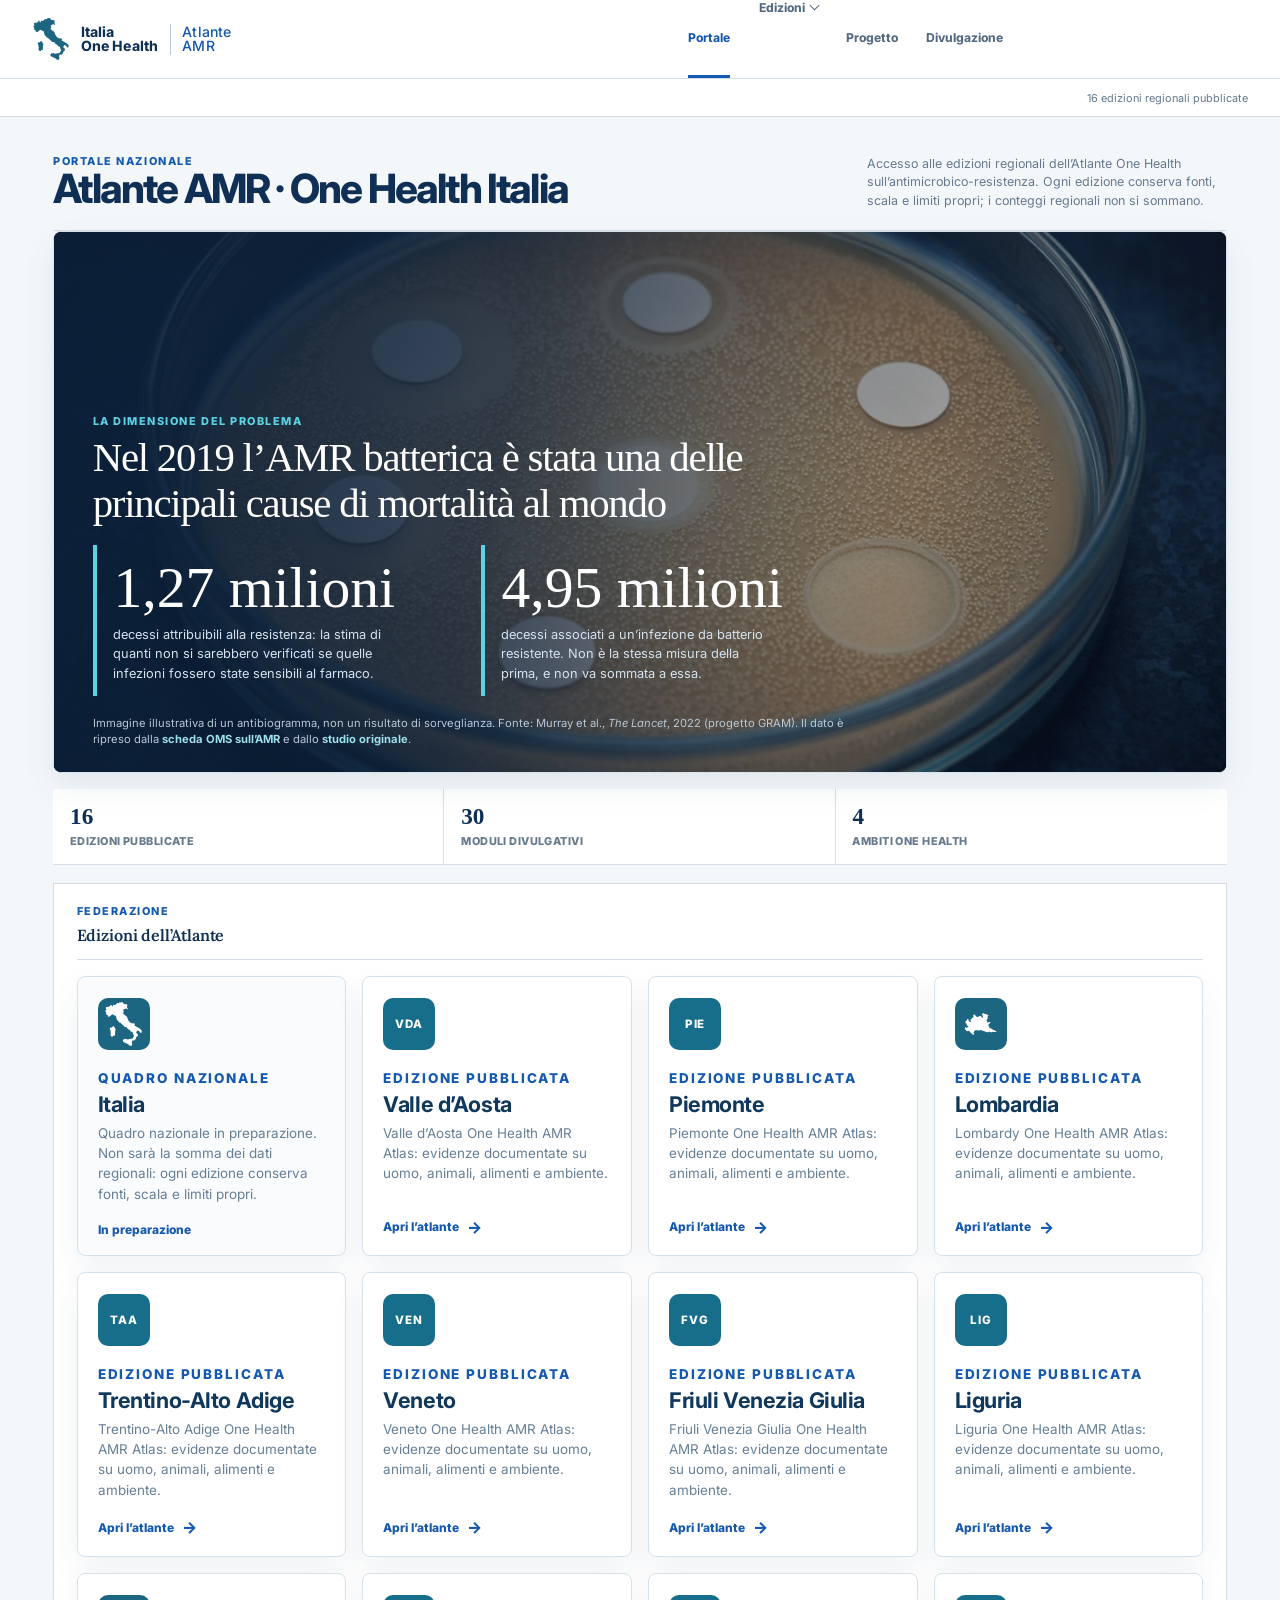
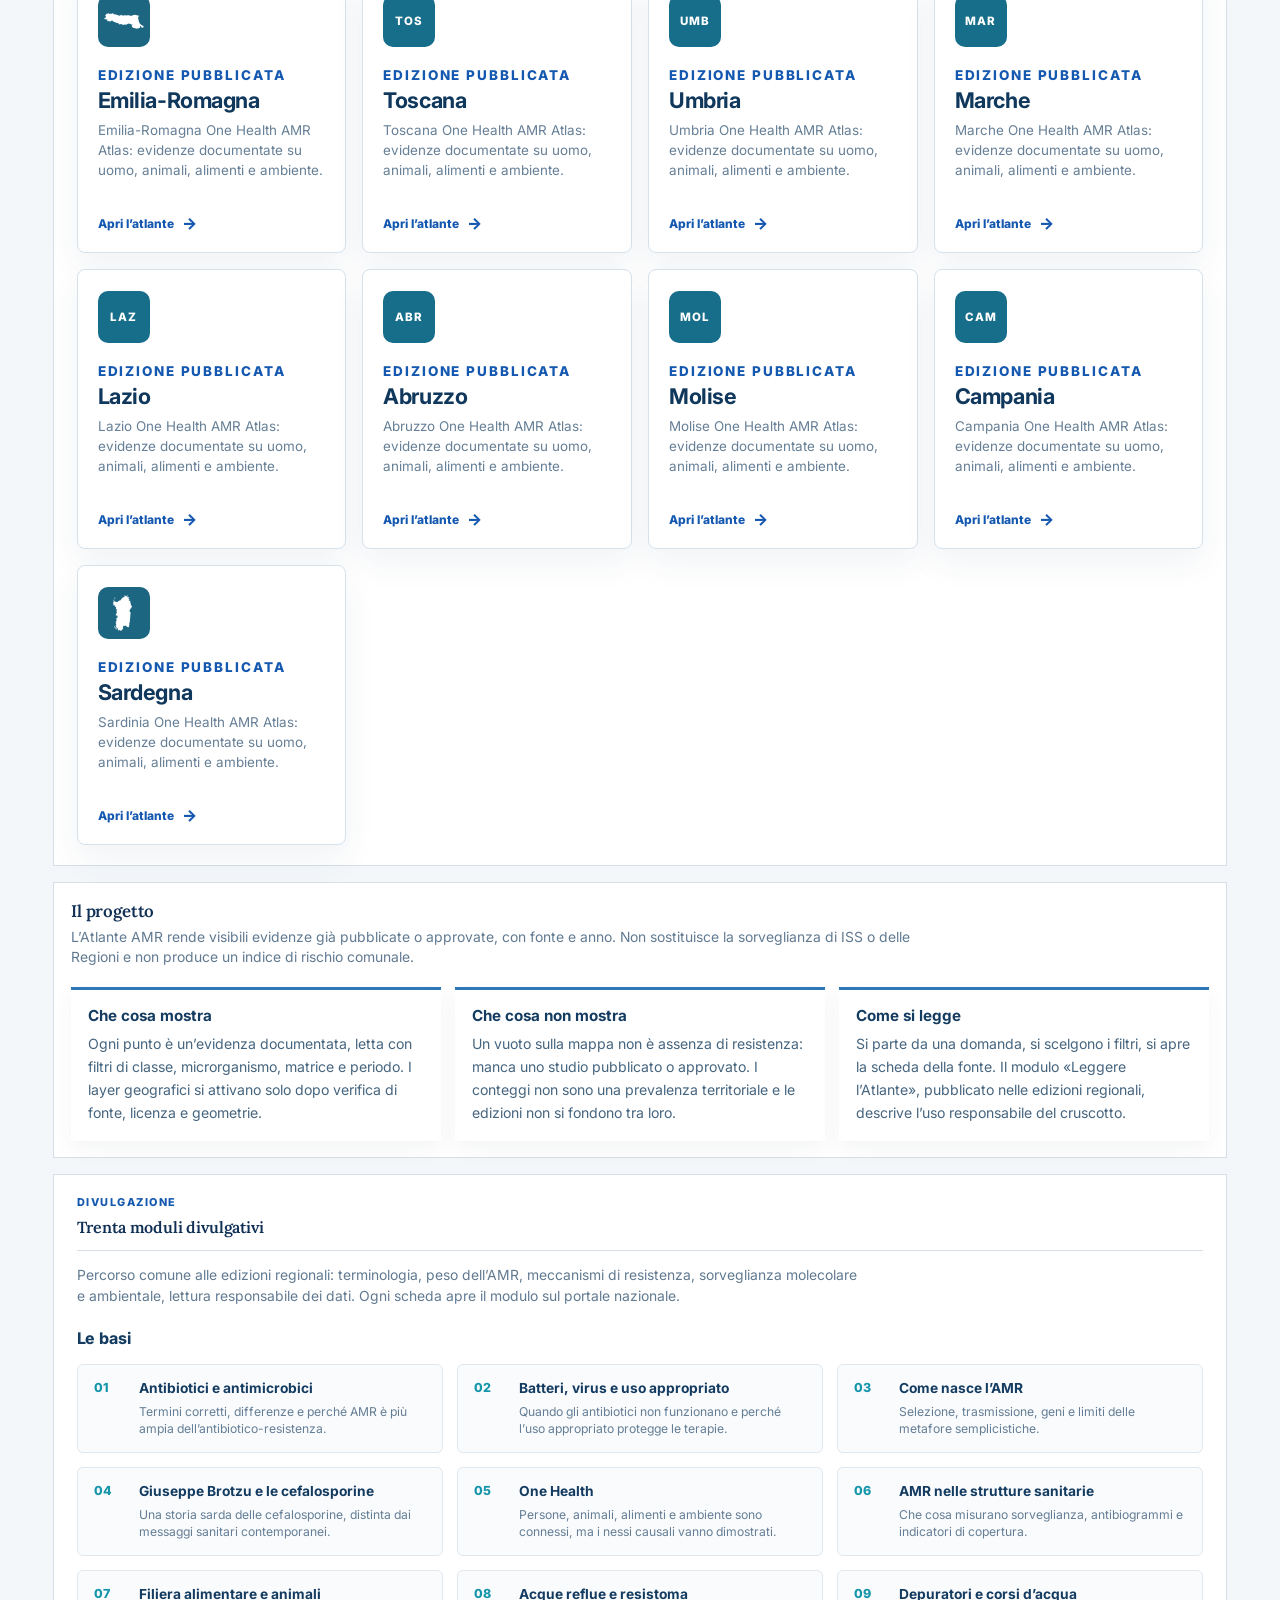
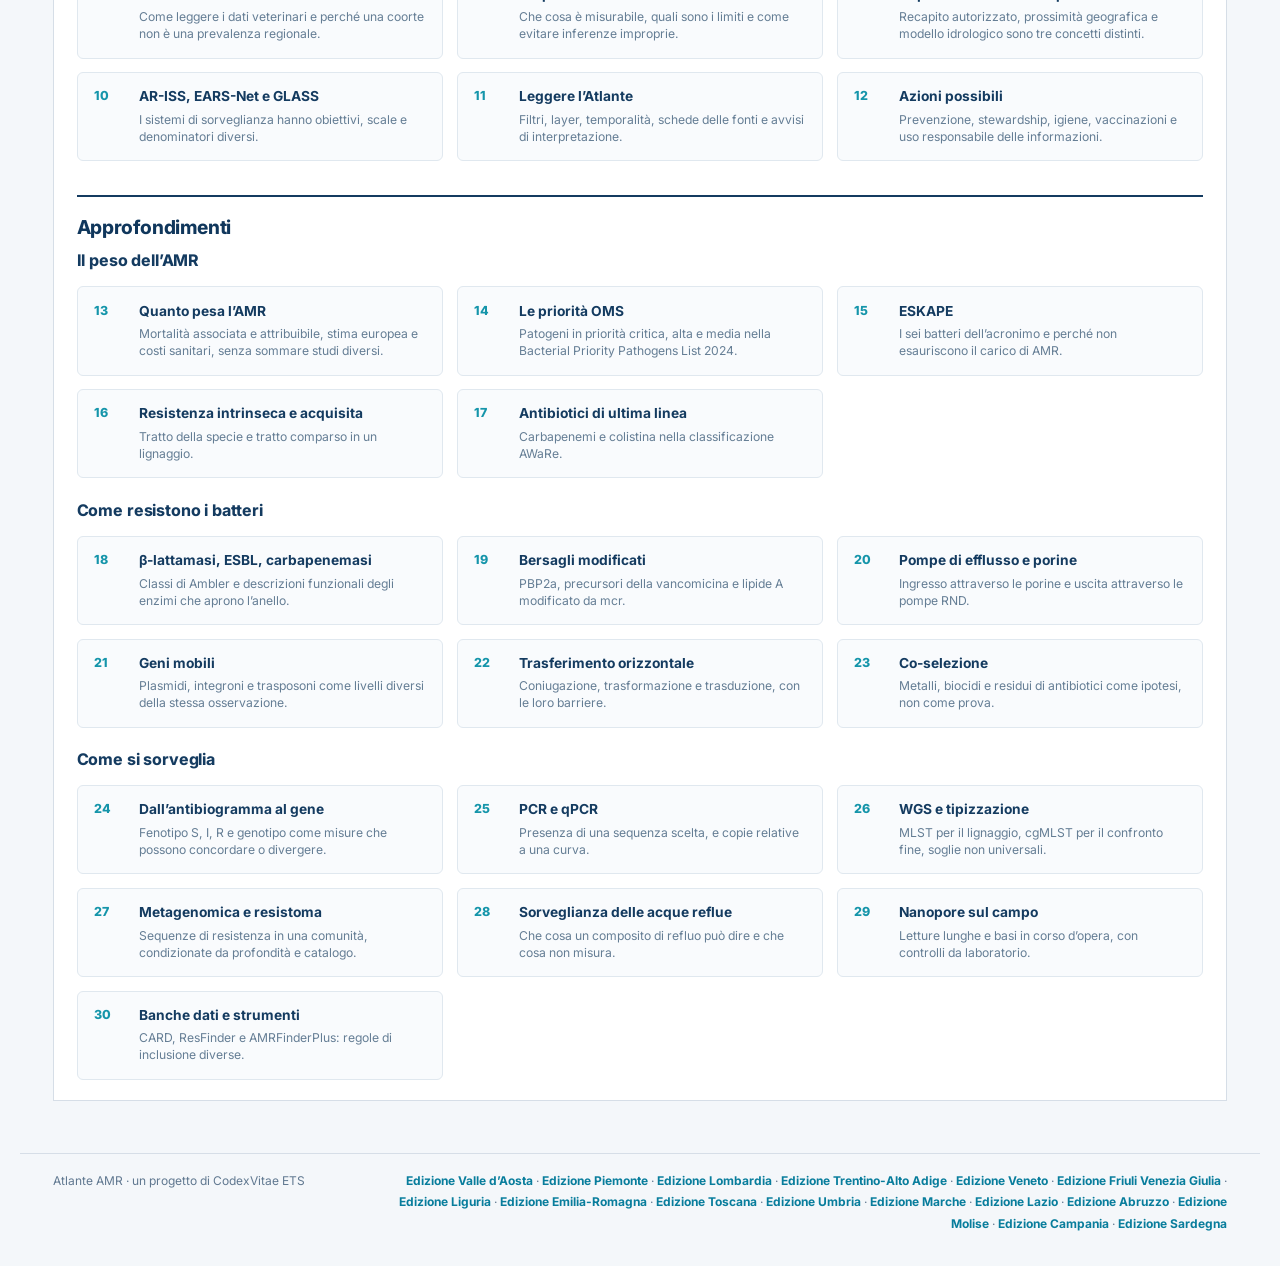
==== commit bcefa0ee: "Count 16 published regional editions. Campania is live with the other regional atlases, so both home" ====
--- a/index.html
+++ b/index.html
@@ -57,7 +57,7 @@
     <div class="dashboard-workspace">
       <header class="workspace-topbar">
         <nav class="workspace-nav" aria-label="Sezioni della pagina"><a class="active" href="./">Panoramica</a><a href="#edizioni">Edizioni</a><a href="#progetto">Progetto</a><a href="#pillole">Divulgazione</a></nav>
-        <span class="status">3 edizioni regionali pubblicate</span>
+        <span class="status">16 edizioni regionali pubblicate</span>
       </header>
 
       <main class="workspace-main">
@@ -89,7 +89,7 @@
         </section>
 
         <section class="overview-strip national-strip" aria-label="Quadro del portale">
-          <div><strong>3</strong><span>edizioni pubblicate</span></div>
+          <div><strong>16</strong><span>edizioni pubblicate</span></div>
           <div><strong>30</strong><span>moduli divulgativi</span></div>
           <div><strong>4</strong><span>ambiti One Health</span></div>
         </section>
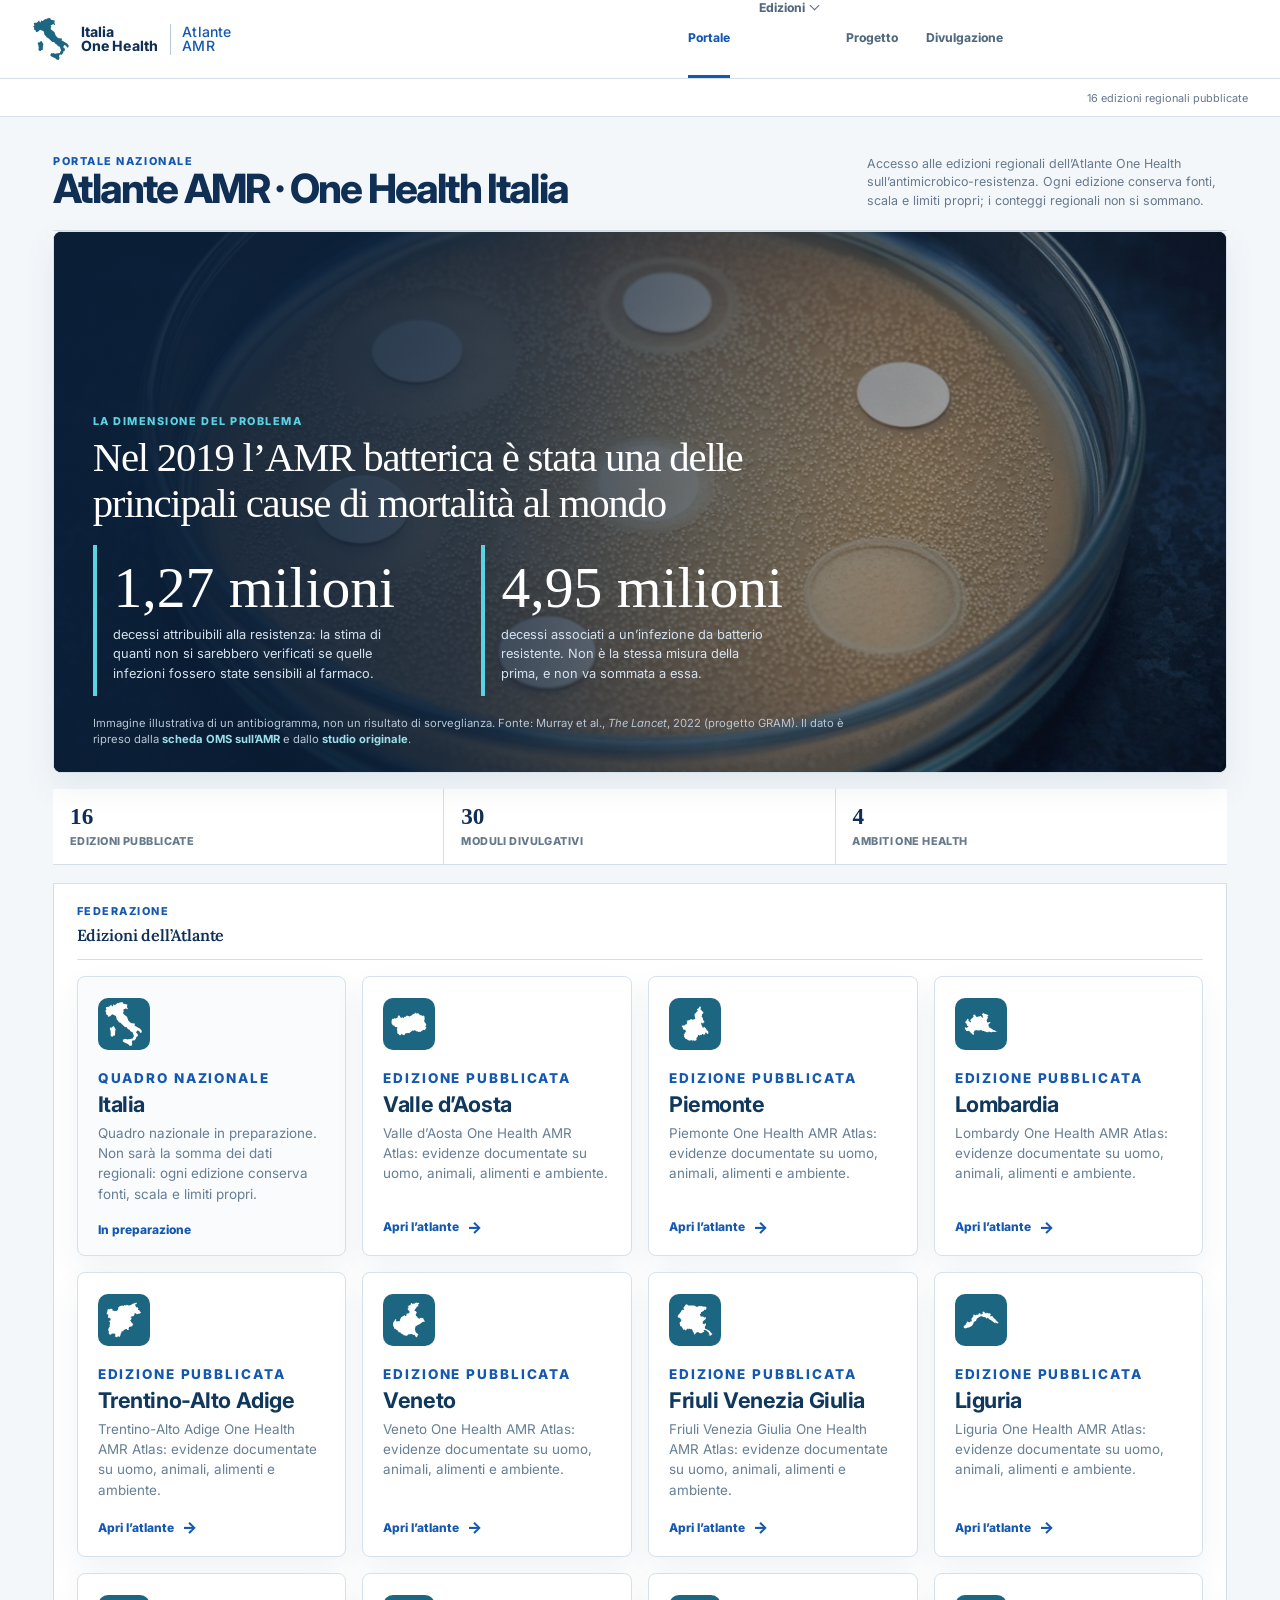
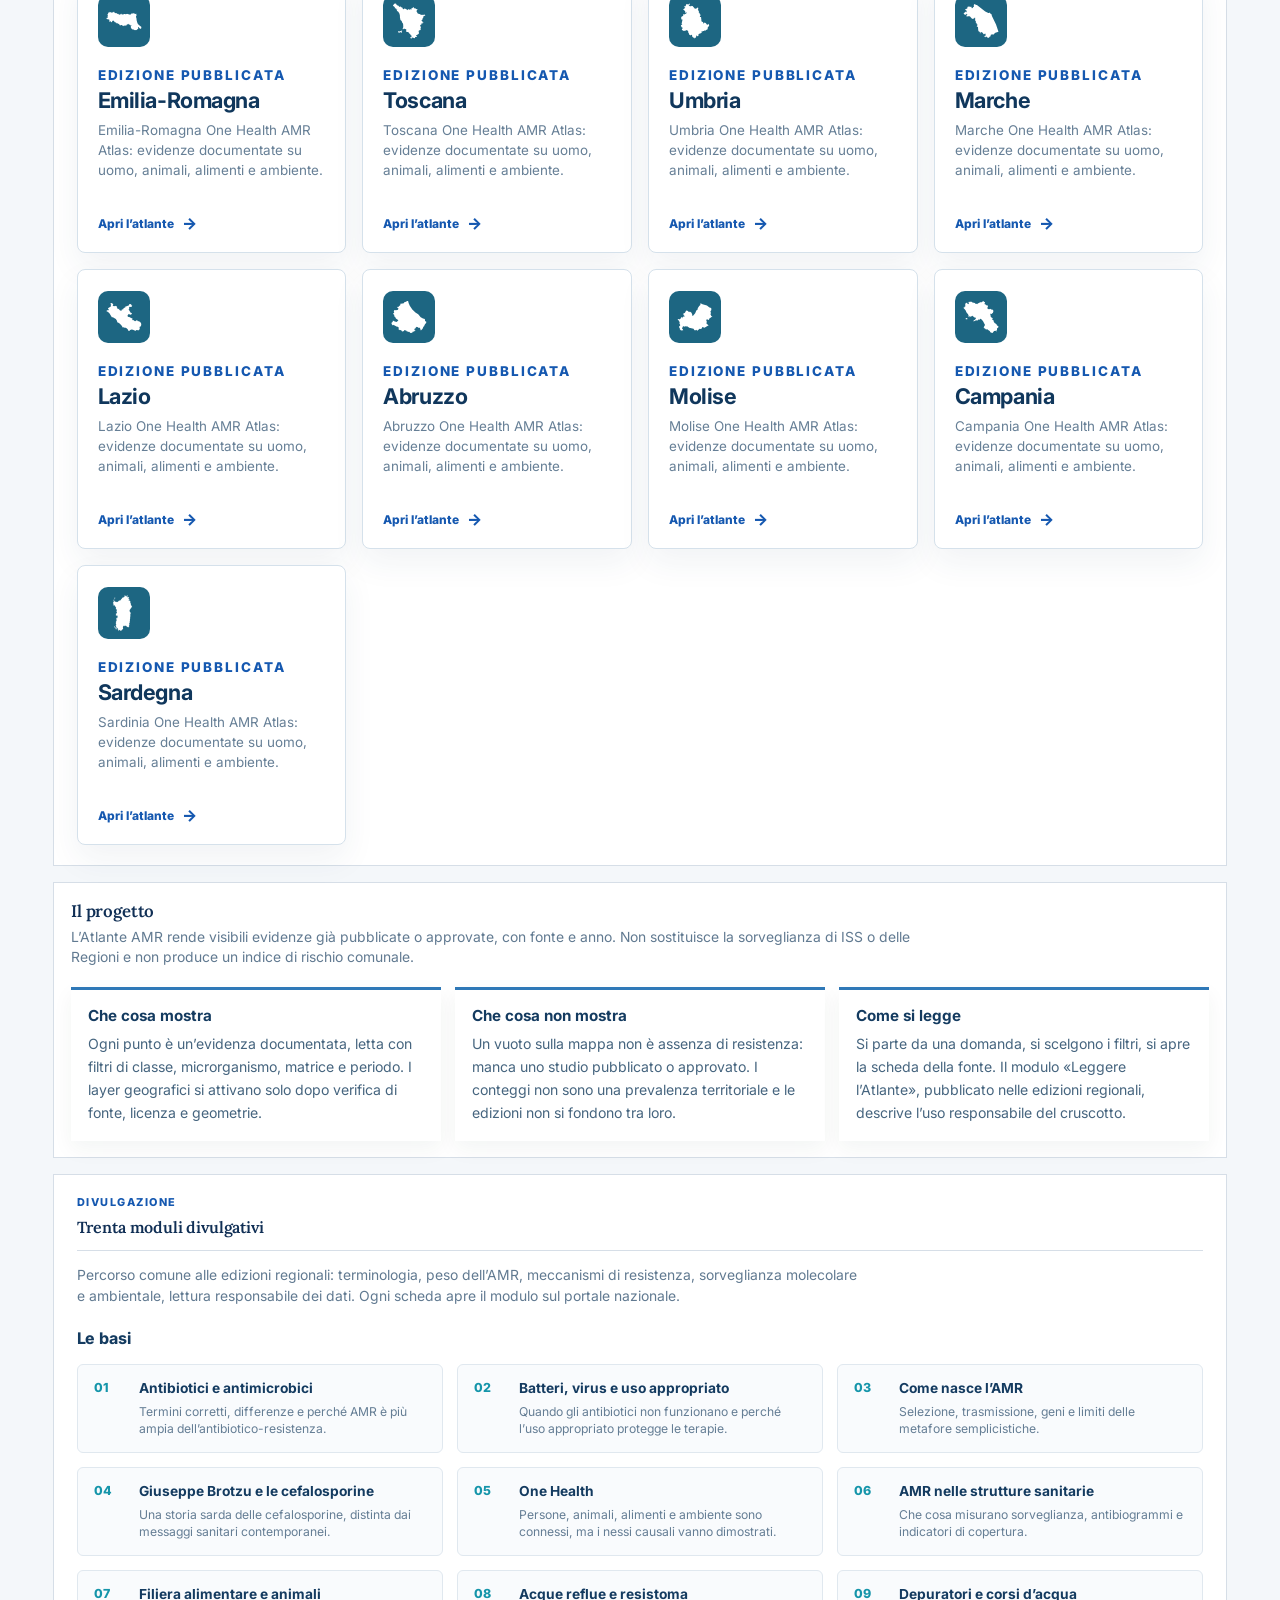
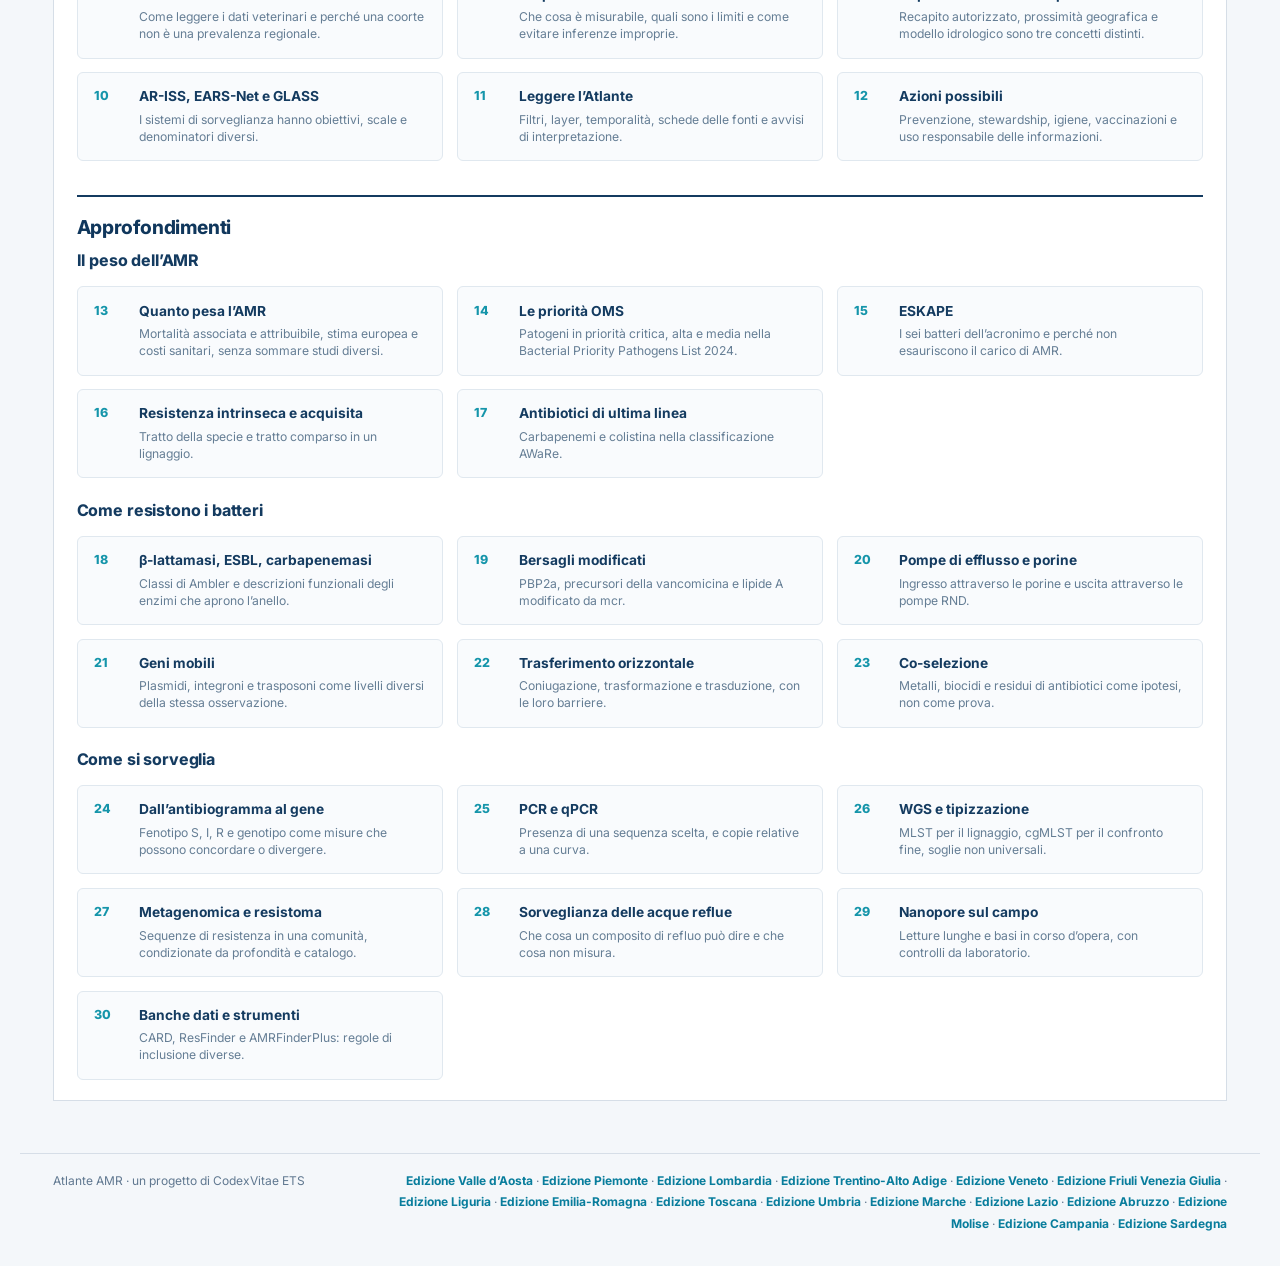
==== commit 221ebba2: "Add region silhouettes and point every edition at its subdomain. Edition cards and the Edizioni menu" ====
--- a/index.html
+++ b/index.html
@@ -28,23 +28,23 @@
         <details class="region-menu">
           <summary>Edizioni</summary>
           <div class="region-menu-panel">
-            <span class="is-pending">Italia <small>In preparazione</small></span>
-            <a data-edition="valle-d-aosta" href="https://aguaraglia.github.io/valle-d-aosta-one-health-amr-atlas/">Valle d’Aosta</a>
-            <a data-edition="piemonte" href="https://aguaraglia.github.io/piemonte-one-health-amr-atlas/">Piemonte</a>
-            <a data-edition="lombardia" href="https://lombardia.atlanteamr.it/">Lombardia</a>
-            <a data-edition="trentino-alto-adige" href="https://aguaraglia.github.io/trentino-alto-adige-one-health-amr-atlas/">Trentino-Alto Adige</a>
-            <a data-edition="veneto" href="https://aguaraglia.github.io/veneto-one-health-amr-atlas/">Veneto</a>
-            <a data-edition="friuli-venezia-giulia" href="https://aguaraglia.github.io/friuli-venezia-giulia-one-health-amr-atlas/">Friuli Venezia Giulia</a>
-            <a data-edition="liguria" href="https://aguaraglia.github.io/liguria-one-health-amr-atlas/">Liguria</a>
-            <a data-edition="emilia-romagna" href="https://emilia-romagna.atlanteamr.it/">Emilia-Romagna</a>
-            <a data-edition="toscana" href="https://aguaraglia.github.io/toscana-one-health-amr-atlas/">Toscana</a>
-            <a data-edition="umbria" href="https://aguaraglia.github.io/umbria-one-health-amr-atlas/">Umbria</a>
-            <a data-edition="marche" href="https://aguaraglia.github.io/marche-one-health-amr-atlas/">Marche</a>
-            <a data-edition="lazio" href="https://aguaraglia.github.io/lazio-one-health-amr-atlas/">Lazio</a>
-            <a data-edition="abruzzo" href="https://aguaraglia.github.io/abruzzo-one-health-amr-atlas/">Abruzzo</a>
-            <a data-edition="molise" href="https://aguaraglia.github.io/molise-one-health-amr-atlas/">Molise</a>
-            <a data-edition="campania" href="https://aguaraglia.github.io/campania-one-health-amr-atlas/">Campania</a>
-            <a data-edition="sardegna" href="https://sardegna.atlanteamr.it/">Sardegna</a>
+            <span class="is-pending"><img src="public/brand/italia-mark.svg" alt="" aria-hidden="true"><span>Italia <small>In preparazione</small></span></span>
+            <a data-edition="valle-d-aosta" href="https://valle-d-aosta.atlanteamr.it/"><img src="public/brand/valle-d-aosta-region-mark.svg" alt="" aria-hidden="true">Valle d’Aosta</a>
+            <a data-edition="piemonte" href="https://piemonte.atlanteamr.it/"><img src="public/brand/piemonte-region-mark.svg" alt="" aria-hidden="true">Piemonte</a>
+            <a data-edition="lombardia" href="https://lombardia.atlanteamr.it/"><img src="public/brand/lombardia-region-mark.svg" alt="" aria-hidden="true">Lombardia</a>
+            <a data-edition="trentino-alto-adige" href="https://trentino-alto-adige.atlanteamr.it/"><img src="public/brand/trentino-alto-adige-region-mark.svg" alt="" aria-hidden="true">Trentino-Alto Adige</a>
+            <a data-edition="veneto" href="https://veneto.atlanteamr.it/"><img src="public/brand/veneto-region-mark.svg" alt="" aria-hidden="true">Veneto</a>
+            <a data-edition="friuli-venezia-giulia" href="https://friuli-venezia-giulia.atlanteamr.it/"><img src="public/brand/friuli-venezia-giulia-region-mark.svg" alt="" aria-hidden="true">Friuli Venezia Giulia</a>
+            <a data-edition="liguria" href="https://liguria.atlanteamr.it/"><img src="public/brand/liguria-region-mark.svg" alt="" aria-hidden="true">Liguria</a>
+            <a data-edition="emilia-romagna" href="https://emilia-romagna.atlanteamr.it/"><img src="public/brand/emilia-romagna-region-mark.svg" alt="" aria-hidden="true">Emilia-Romagna</a>
+            <a data-edition="toscana" href="https://toscana.atlanteamr.it/"><img src="public/brand/toscana-region-mark.svg" alt="" aria-hidden="true">Toscana</a>
+            <a data-edition="umbria" href="https://umbria.atlanteamr.it/"><img src="public/brand/umbria-region-mark.svg" alt="" aria-hidden="true">Umbria</a>
+            <a data-edition="marche" href="https://marche.atlanteamr.it/"><img src="public/brand/marche-region-mark.svg" alt="" aria-hidden="true">Marche</a>
+            <a data-edition="lazio" href="https://lazio.atlanteamr.it/"><img src="public/brand/lazio-region-mark.svg" alt="" aria-hidden="true">Lazio</a>
+            <a data-edition="abruzzo" href="https://abruzzo.atlanteamr.it/"><img src="public/brand/abruzzo-region-mark.svg" alt="" aria-hidden="true">Abruzzo</a>
+            <a data-edition="molise" href="https://molise.atlanteamr.it/"><img src="public/brand/molise-region-mark.svg" alt="" aria-hidden="true">Molise</a>
+            <a data-edition="campania" href="https://campania.atlanteamr.it/"><img src="public/brand/campania-region-mark.svg" alt="" aria-hidden="true">Campania</a>
+            <a data-edition="sardegna" href="https://sardegna.atlanteamr.it/"><img src="public/brand/sardinia-island-icon.png" alt="" class="is-sardegna" aria-hidden="true">Sardegna</a>
           </div>
         </details>
         <a href="#progetto">Progetto</a>
@@ -109,15 +109,15 @@
               <p>Quadro nazionale in preparazione. Non sarà la somma dei dati regionali: ogni edizione conserva fonti, scala e limiti propri.</p>
               <span class="rail-link">In preparazione</span>
             </article>
-            <a class="edition-card" data-edition="valle-d-aosta" href="https://aguaraglia.github.io/valle-d-aosta-one-health-amr-atlas/">
-              <span class="edition-mark" aria-hidden="true">VDA</span>
+            <a class="edition-card" data-edition="valle-d-aosta" href="https://valle-d-aosta.atlanteamr.it/">
+              <span class="edition-mark edition-silhouette" aria-hidden="true"><img src="public/brand/valle-d-aosta-region-mark.svg" alt=""></span>
               <p class="section-kicker">EDIZIONE PUBBLICATA</p>
               <h3>Valle d’Aosta</h3>
               <p>Valle d’Aosta One Health AMR Atlas: evidenze documentate su uomo, animali, alimenti e ambiente.</p>
               <span class="rail-link">Apri l’atlante <span aria-hidden="true">→</span></span>
             </a>
-            <a class="edition-card" data-edition="piemonte" href="https://aguaraglia.github.io/piemonte-one-health-amr-atlas/">
-              <span class="edition-mark" aria-hidden="true">PIE</span>
+            <a class="edition-card" data-edition="piemonte" href="https://piemonte.atlanteamr.it/">
+              <span class="edition-mark edition-silhouette" aria-hidden="true"><img src="public/brand/piemonte-region-mark.svg" alt=""></span>
               <p class="section-kicker">EDIZIONE PUBBLICATA</p>
               <h3>Piemonte</h3>
               <p>Piemonte One Health AMR Atlas: evidenze documentate su uomo, animali, alimenti e ambiente.</p>
@@ -130,85 +130,85 @@
               <p>Lombardy One Health AMR Atlas: evidenze documentate su uomo, animali, alimenti e ambiente.</p>
               <span class="rail-link">Apri l’atlante <span aria-hidden="true">→</span></span>
             </a>
-            <a class="edition-card" data-edition="trentino-alto-adige" href="https://aguaraglia.github.io/trentino-alto-adige-one-health-amr-atlas/">
-              <span class="edition-mark" aria-hidden="true">TAA</span>
+            <a class="edition-card" data-edition="trentino-alto-adige" href="https://trentino-alto-adige.atlanteamr.it/">
+              <span class="edition-mark edition-silhouette" aria-hidden="true"><img src="public/brand/trentino-alto-adige-region-mark.svg" alt=""></span>
               <p class="section-kicker">EDIZIONE PUBBLICATA</p>
               <h3>Trentino-Alto Adige</h3>
               <p>Trentino-Alto Adige One Health AMR Atlas: evidenze documentate su uomo, animali, alimenti e ambiente.</p>
               <span class="rail-link">Apri l’atlante <span aria-hidden="true">→</span></span>
             </a>
-            <a class="edition-card" data-edition="veneto" href="https://aguaraglia.github.io/veneto-one-health-amr-atlas/">
-              <span class="edition-mark" aria-hidden="true">VEN</span>
+            <a class="edition-card" data-edition="veneto" href="https://veneto.atlanteamr.it/">
+              <span class="edition-mark edition-silhouette" aria-hidden="true"><img src="public/brand/veneto-region-mark.svg" alt=""></span>
               <p class="section-kicker">EDIZIONE PUBBLICATA</p>
               <h3>Veneto</h3>
               <p>Veneto One Health AMR Atlas: evidenze documentate su uomo, animali, alimenti e ambiente.</p>
               <span class="rail-link">Apri l’atlante <span aria-hidden="true">→</span></span>
             </a>
-            <a class="edition-card" data-edition="friuli-venezia-giulia" href="https://aguaraglia.github.io/friuli-venezia-giulia-one-health-amr-atlas/">
-              <span class="edition-mark" aria-hidden="true">FVG</span>
+            <a class="edition-card" data-edition="friuli-venezia-giulia" href="https://friuli-venezia-giulia.atlanteamr.it/">
+              <span class="edition-mark edition-silhouette" aria-hidden="true"><img src="public/brand/friuli-venezia-giulia-region-mark.svg" alt=""></span>
               <p class="section-kicker">EDIZIONE PUBBLICATA</p>
               <h3>Friuli Venezia Giulia</h3>
               <p>Friuli Venezia Giulia One Health AMR Atlas: evidenze documentate su uomo, animali, alimenti e ambiente.</p>
               <span class="rail-link">Apri l’atlante <span aria-hidden="true">→</span></span>
             </a>
-            <a class="edition-card" data-edition="liguria" href="https://aguaraglia.github.io/liguria-one-health-amr-atlas/">
-              <span class="edition-mark" aria-hidden="true">LIG</span>
+            <a class="edition-card" data-edition="liguria" href="https://liguria.atlanteamr.it/">
+              <span class="edition-mark edition-silhouette" aria-hidden="true"><img src="public/brand/liguria-region-mark.svg" alt=""></span>
               <p class="section-kicker">EDIZIONE PUBBLICATA</p>
               <h3>Liguria</h3>
               <p>Liguria One Health AMR Atlas: evidenze documentate su uomo, animali, alimenti e ambiente.</p>
               <span class="rail-link">Apri l’atlante <span aria-hidden="true">→</span></span>
             </a>
             <a class="edition-card" data-edition="emilia-romagna" href="https://emilia-romagna.atlanteamr.it/">
-              <span class="edition-mark edition-silhouette edition-mark-emilia" aria-hidden="true"><img src="public/brand/emilia-romagna-region-mark.svg" alt=""></span>
+              <span class="edition-mark edition-silhouette" aria-hidden="true"><img src="public/brand/emilia-romagna-region-mark.svg" alt=""></span>
               <p class="section-kicker">EDIZIONE PUBBLICATA</p>
               <h3>Emilia-Romagna</h3>
               <p>Emilia-Romagna One Health AMR Atlas: evidenze documentate su uomo, animali, alimenti e ambiente.</p>
               <span class="rail-link">Apri l’atlante <span aria-hidden="true">→</span></span>
             </a>
-            <a class="edition-card" data-edition="toscana" href="https://aguaraglia.github.io/toscana-one-health-amr-atlas/">
-              <span class="edition-mark" aria-hidden="true">TOS</span>
+            <a class="edition-card" data-edition="toscana" href="https://toscana.atlanteamr.it/">
+              <span class="edition-mark edition-silhouette" aria-hidden="true"><img src="public/brand/toscana-region-mark.svg" alt=""></span>
               <p class="section-kicker">EDIZIONE PUBBLICATA</p>
               <h3>Toscana</h3>
               <p>Toscana One Health AMR Atlas: evidenze documentate su uomo, animali, alimenti e ambiente.</p>
               <span class="rail-link">Apri l’atlante <span aria-hidden="true">→</span></span>
             </a>
-            <a class="edition-card" data-edition="umbria" href="https://aguaraglia.github.io/umbria-one-health-amr-atlas/">
-              <span class="edition-mark" aria-hidden="true">UMB</span>
+            <a class="edition-card" data-edition="umbria" href="https://umbria.atlanteamr.it/">
+              <span class="edition-mark edition-silhouette" aria-hidden="true"><img src="public/brand/umbria-region-mark.svg" alt=""></span>
               <p class="section-kicker">EDIZIONE PUBBLICATA</p>
               <h3>Umbria</h3>
               <p>Umbria One Health AMR Atlas: evidenze documentate su uomo, animali, alimenti e ambiente.</p>
               <span class="rail-link">Apri l’atlante <span aria-hidden="true">→</span></span>
             </a>
-            <a class="edition-card" data-edition="marche" href="https://aguaraglia.github.io/marche-one-health-amr-atlas/">
-              <span class="edition-mark" aria-hidden="true">MAR</span>
+            <a class="edition-card" data-edition="marche" href="https://marche.atlanteamr.it/">
+              <span class="edition-mark edition-silhouette" aria-hidden="true"><img src="public/brand/marche-region-mark.svg" alt=""></span>
               <p class="section-kicker">EDIZIONE PUBBLICATA</p>
               <h3>Marche</h3>
               <p>Marche One Health AMR Atlas: evidenze documentate su uomo, animali, alimenti e ambiente.</p>
               <span class="rail-link">Apri l’atlante <span aria-hidden="true">→</span></span>
             </a>
-            <a class="edition-card" data-edition="lazio" href="https://aguaraglia.github.io/lazio-one-health-amr-atlas/">
-              <span class="edition-mark" aria-hidden="true">LAZ</span>
+            <a class="edition-card" data-edition="lazio" href="https://lazio.atlanteamr.it/">
+              <span class="edition-mark edition-silhouette" aria-hidden="true"><img src="public/brand/lazio-region-mark.svg" alt=""></span>
               <p class="section-kicker">EDIZIONE PUBBLICATA</p>
               <h3>Lazio</h3>
               <p>Lazio One Health AMR Atlas: evidenze documentate su uomo, animali, alimenti e ambiente.</p>
               <span class="rail-link">Apri l’atlante <span aria-hidden="true">→</span></span>
             </a>
-            <a class="edition-card" data-edition="abruzzo" href="https://aguaraglia.github.io/abruzzo-one-health-amr-atlas/">
-              <span class="edition-mark" aria-hidden="true">ABR</span>
+            <a class="edition-card" data-edition="abruzzo" href="https://abruzzo.atlanteamr.it/">
+              <span class="edition-mark edition-silhouette" aria-hidden="true"><img src="public/brand/abruzzo-region-mark.svg" alt=""></span>
               <p class="section-kicker">EDIZIONE PUBBLICATA</p>
               <h3>Abruzzo</h3>
               <p>Abruzzo One Health AMR Atlas: evidenze documentate su uomo, animali, alimenti e ambiente.</p>
               <span class="rail-link">Apri l’atlante <span aria-hidden="true">→</span></span>
             </a>
-            <a class="edition-card" data-edition="molise" href="https://aguaraglia.github.io/molise-one-health-amr-atlas/">
-              <span class="edition-mark" aria-hidden="true">MOL</span>
+            <a class="edition-card" data-edition="molise" href="https://molise.atlanteamr.it/">
+              <span class="edition-mark edition-silhouette" aria-hidden="true"><img src="public/brand/molise-region-mark.svg" alt=""></span>
               <p class="section-kicker">EDIZIONE PUBBLICATA</p>
               <h3>Molise</h3>
               <p>Molise One Health AMR Atlas: evidenze documentate su uomo, animali, alimenti e ambiente.</p>
               <span class="rail-link">Apri l’atlante <span aria-hidden="true">→</span></span>
             </a>
-            <a class="edition-card" data-edition="campania" href="https://aguaraglia.github.io/campania-one-health-amr-atlas/">
-              <span class="edition-mark" aria-hidden="true">CAM</span>
+            <a class="edition-card" data-edition="campania" href="https://campania.atlanteamr.it/">
+              <span class="edition-mark edition-silhouette" aria-hidden="true"><img src="public/brand/campania-region-mark.svg" alt=""></span>
               <p class="section-kicker">EDIZIONE PUBBLICATA</p>
               <h3>Campania</h3>
               <p>Campania One Health AMR Atlas: evidenze documentate su uomo, animali, alimenti e ambiente.</p>
@@ -301,7 +301,7 @@
 
   <footer class="national-footer">
     <span>Atlante AMR · un progetto di CodexVitae ETS</span>
-    <span class="edition-links"><a data-edition="valle-d-aosta" href="https://aguaraglia.github.io/valle-d-aosta-one-health-amr-atlas/">Edizione Valle d’Aosta</a> · <a data-edition="piemonte" href="https://aguaraglia.github.io/piemonte-one-health-amr-atlas/">Edizione Piemonte</a> · <a data-edition="lombardia" href="https://lombardia.atlanteamr.it/">Edizione Lombardia</a> · <a data-edition="trentino-alto-adige" href="https://aguaraglia.github.io/trentino-alto-adige-one-health-amr-atlas/">Edizione Trentino-Alto Adige</a> · <a data-edition="veneto" href="https://aguaraglia.github.io/veneto-one-health-amr-atlas/">Edizione Veneto</a> · <a data-edition="friuli-venezia-giulia" href="https://aguaraglia.github.io/friuli-venezia-giulia-one-health-amr-atlas/">Edizione Friuli Venezia Giulia</a> · <a data-edition="liguria" href="https://aguaraglia.github.io/liguria-one-health-amr-atlas/">Edizione Liguria</a> · <a data-edition="emilia-romagna" href="https://emilia-romagna.atlanteamr.it/">Edizione Emilia-Romagna</a> · <a data-edition="toscana" href="https://aguaraglia.github.io/toscana-one-health-amr-atlas/">Edizione Toscana</a> · <a data-edition="umbria" href="https://aguaraglia.github.io/umbria-one-health-amr-atlas/">Edizione Umbria</a> · <a data-edition="marche" href="https://aguaraglia.github.io/marche-one-health-amr-atlas/">Edizione Marche</a> · <a data-edition="lazio" href="https://aguaraglia.github.io/lazio-one-health-amr-atlas/">Edizione Lazio</a> · <a data-edition="abruzzo" href="https://aguaraglia.github.io/abruzzo-one-health-amr-atlas/">Edizione Abruzzo</a> · <a data-edition="molise" href="https://aguaraglia.github.io/molise-one-health-amr-atlas/">Edizione Molise</a> · <a data-edition="campania" href="https://aguaraglia.github.io/campania-one-health-amr-atlas/">Edizione Campania</a> · <a data-edition="sardegna" href="https://sardegna.atlanteamr.it/">Edizione Sardegna</a></span>
+    <span class="edition-links"><a data-edition="valle-d-aosta" href="https://valle-d-aosta.atlanteamr.it/">Edizione Valle d’Aosta</a> · <a data-edition="piemonte" href="https://piemonte.atlanteamr.it/">Edizione Piemonte</a> · <a data-edition="lombardia" href="https://lombardia.atlanteamr.it/">Edizione Lombardia</a> · <a data-edition="trentino-alto-adige" href="https://trentino-alto-adige.atlanteamr.it/">Edizione Trentino-Alto Adige</a> · <a data-edition="veneto" href="https://veneto.atlanteamr.it/">Edizione Veneto</a> · <a data-edition="friuli-venezia-giulia" href="https://friuli-venezia-giulia.atlanteamr.it/">Edizione Friuli Venezia Giulia</a> · <a data-edition="liguria" href="https://liguria.atlanteamr.it/">Edizione Liguria</a> · <a data-edition="emilia-romagna" href="https://emilia-romagna.atlanteamr.it/">Edizione Emilia-Romagna</a> · <a data-edition="toscana" href="https://toscana.atlanteamr.it/">Edizione Toscana</a> · <a data-edition="umbria" href="https://umbria.atlanteamr.it/">Edizione Umbria</a> · <a data-edition="marche" href="https://marche.atlanteamr.it/">Edizione Marche</a> · <a data-edition="lazio" href="https://lazio.atlanteamr.it/">Edizione Lazio</a> · <a data-edition="abruzzo" href="https://abruzzo.atlanteamr.it/">Edizione Abruzzo</a> · <a data-edition="molise" href="https://molise.atlanteamr.it/">Edizione Molise</a> · <a data-edition="campania" href="https://campania.atlanteamr.it/">Edizione Campania</a> · <a data-edition="sardegna" href="https://sardegna.atlanteamr.it/">Edizione Sardegna</a></span>
   </footer>
   <script src="assets/editions.js"></script>
   <script data-goatcounter="https://atlanteamr.goatcounter.com/count" async src="//gc.zgo.at/count.js"></script>
--- a/assets/national.css
+++ b/assets/national.css
@@ -348,11 +348,6 @@
   width: 44px;
   height: 44px;
 }
-/* Emilia-Romagna is a wide, low outline: scale it so the profile stays legible in the tile. */
-.edition-mark.edition-mark-emilia img {
-  width: 46px;
-  height: 46px;
-}
 .global-brand .brand-code-icon[style*="italia-mark"] {
   -webkit-mask-size: 100% 100%;
   mask-size: 100% 100%;
@@ -409,9 +404,10 @@
 .global-nav .region-menu-panel a,
 .region-menu-panel .is-pending {
   display: flex;
-  flex-direction: column;
-  align-items: flex-start;
-  justify-content: center;
+  flex-direction: row;
+  align-items: center;
+  gap: .45rem;
+  justify-content: flex-start;
   min-height: 2.6rem;
   padding: .35rem .6rem;
   border-bottom: 3px solid transparent;
@@ -421,6 +417,20 @@
   line-height: 1.25;
   white-space: normal;
   text-decoration: none;
+}
+.region-menu-panel img {
+  width: 18px;
+  height: 18px;
+  flex: 0 0 18px;
+  object-fit: contain;
+}
+.region-menu-panel img.is-sardegna {
+  filter: brightness(0) saturate(100%) invert(24%) sepia(63%) saturate(1480%) hue-rotate(180deg) brightness(87%) contrast(99%);
+}
+.region-menu-panel .is-pending span {
+  display: flex;
+  flex-direction: column;
+  align-items: flex-start;
 }
 .region-menu-panel .is-pending { color: #8aa0b3; cursor: default; }
 .region-menu-panel .is-pending small {
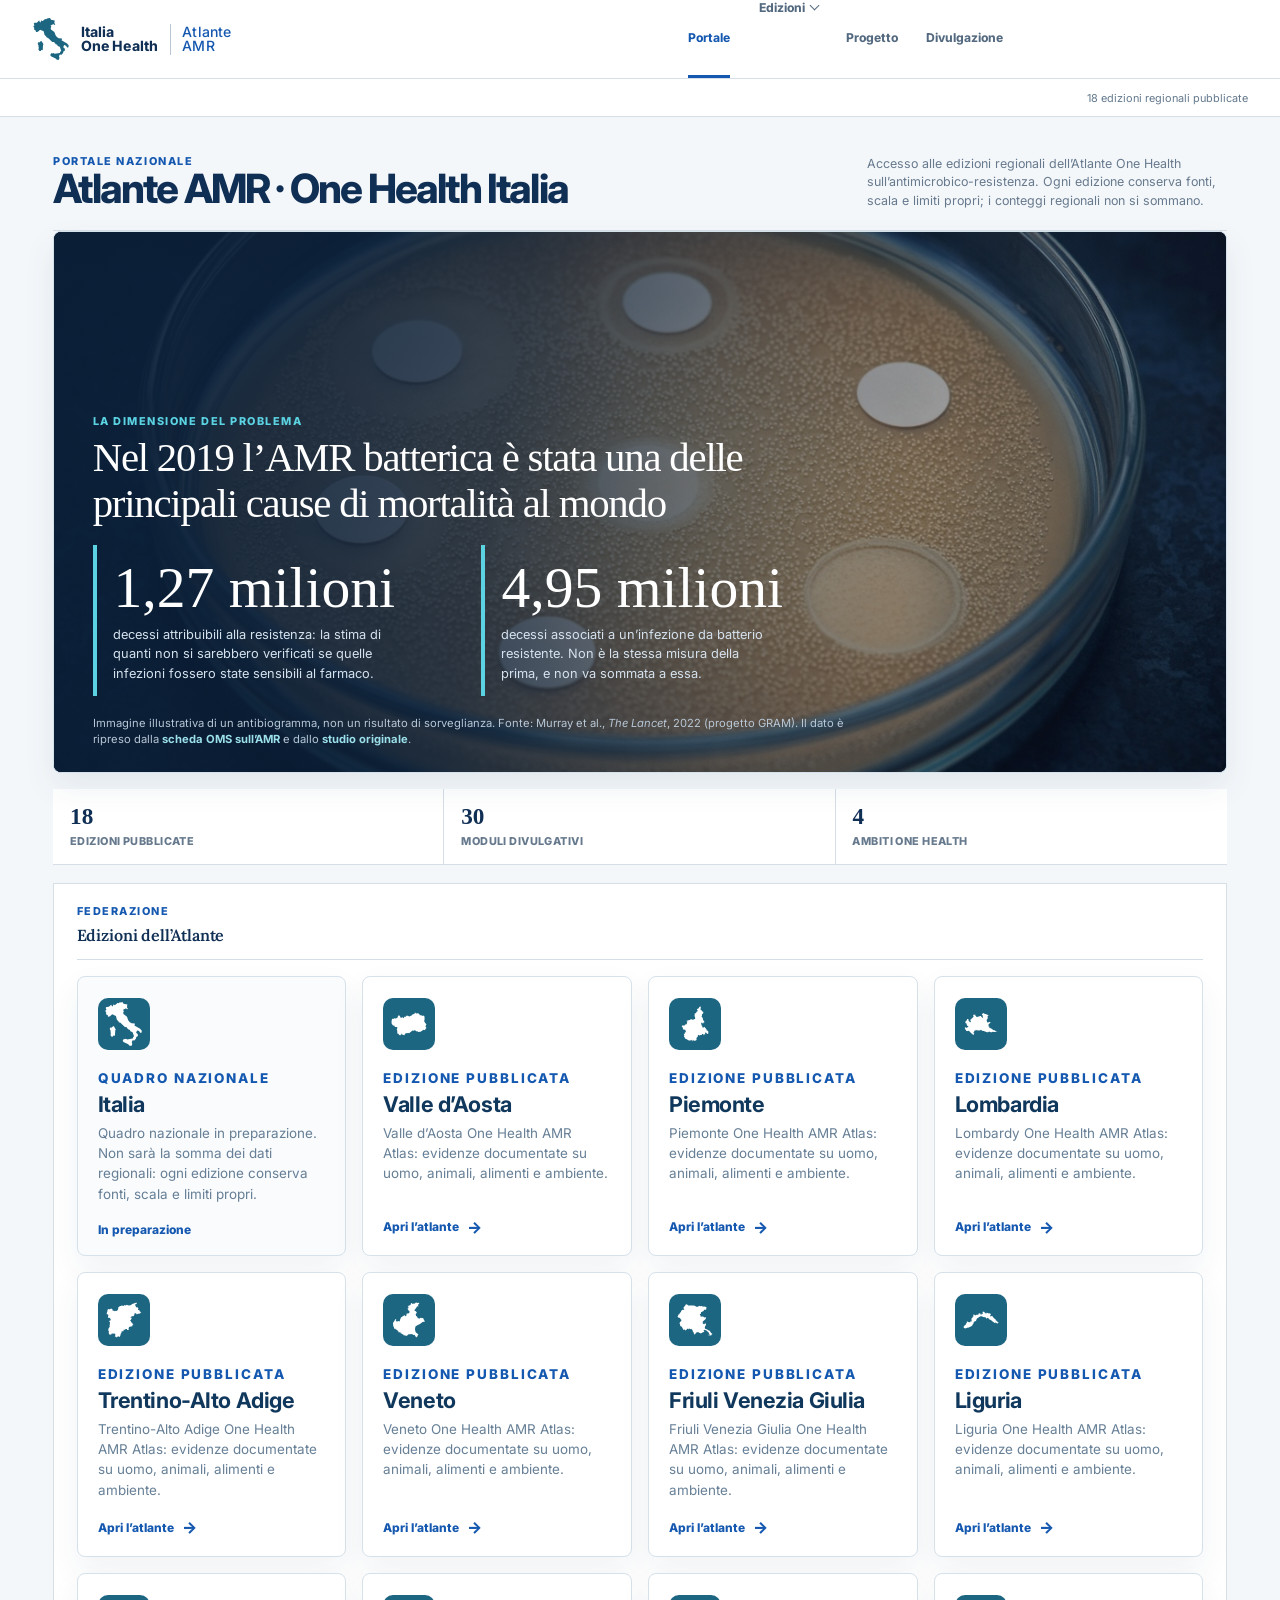
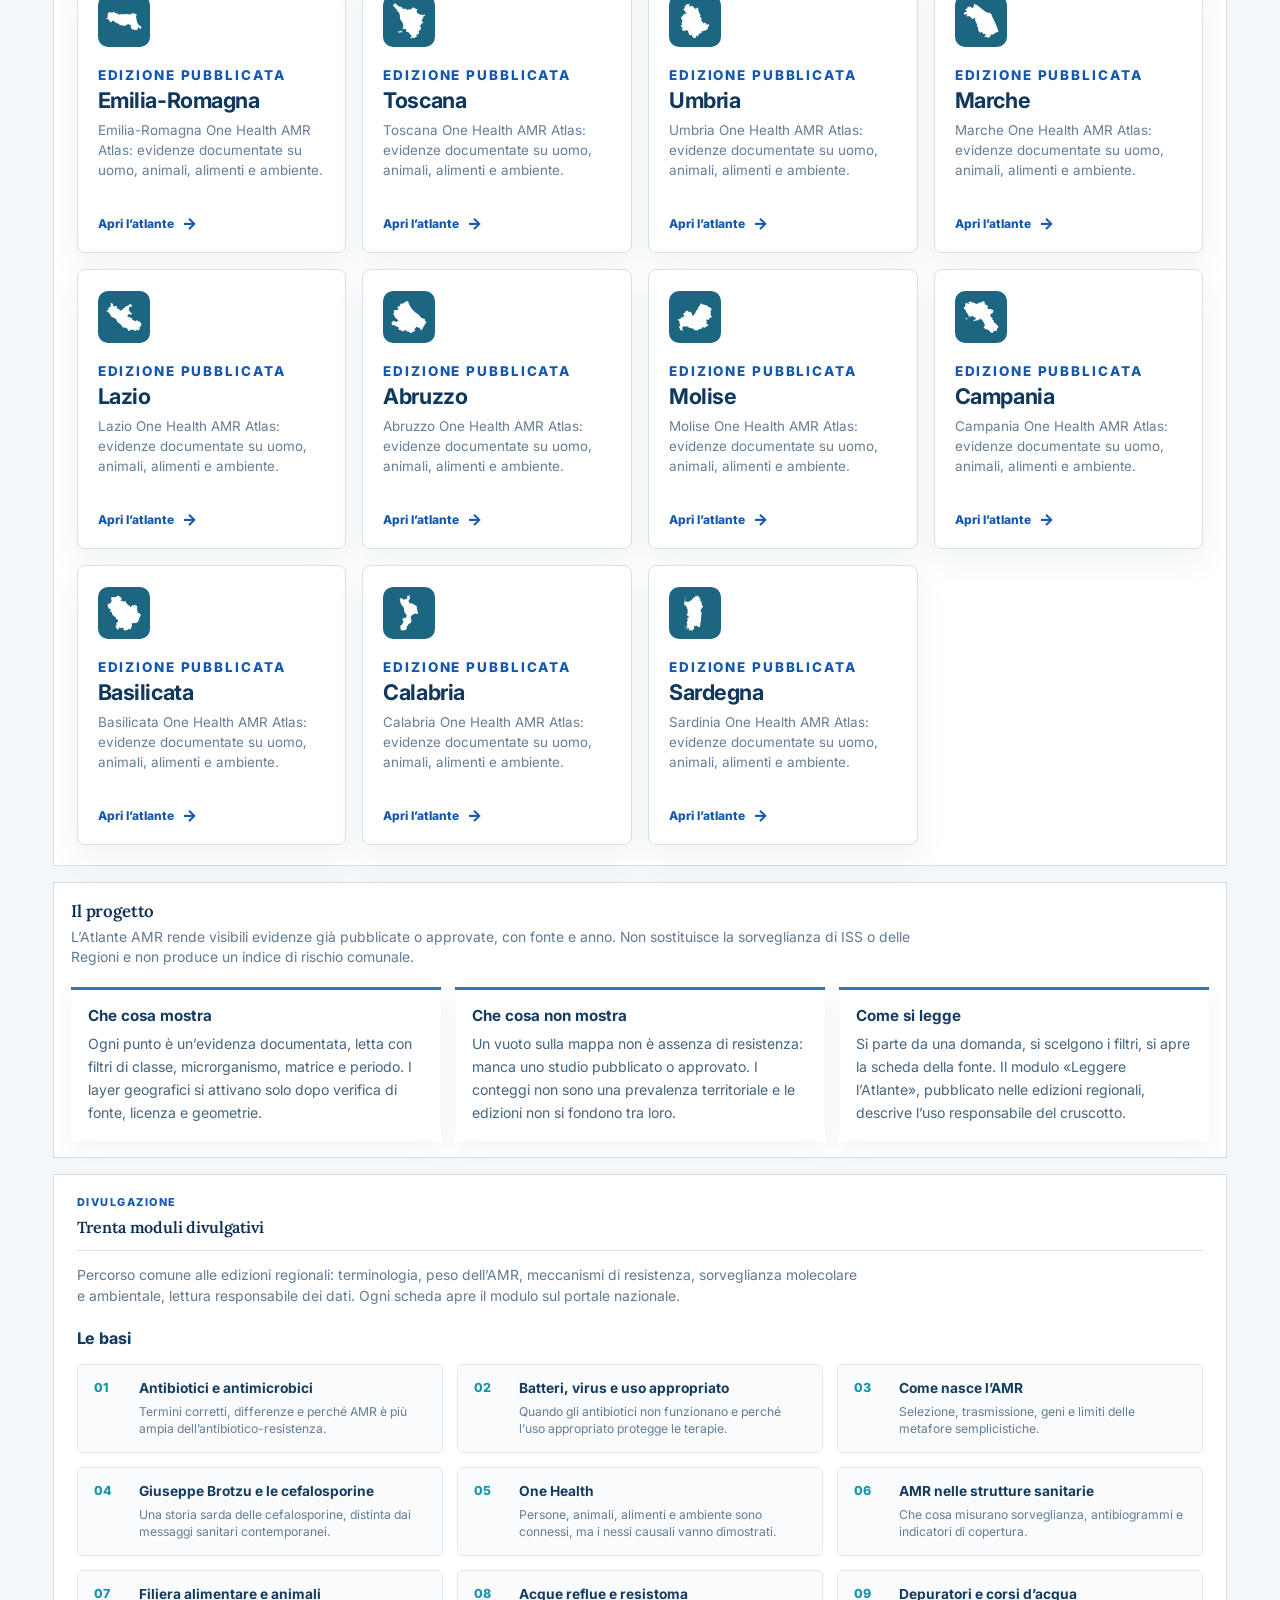
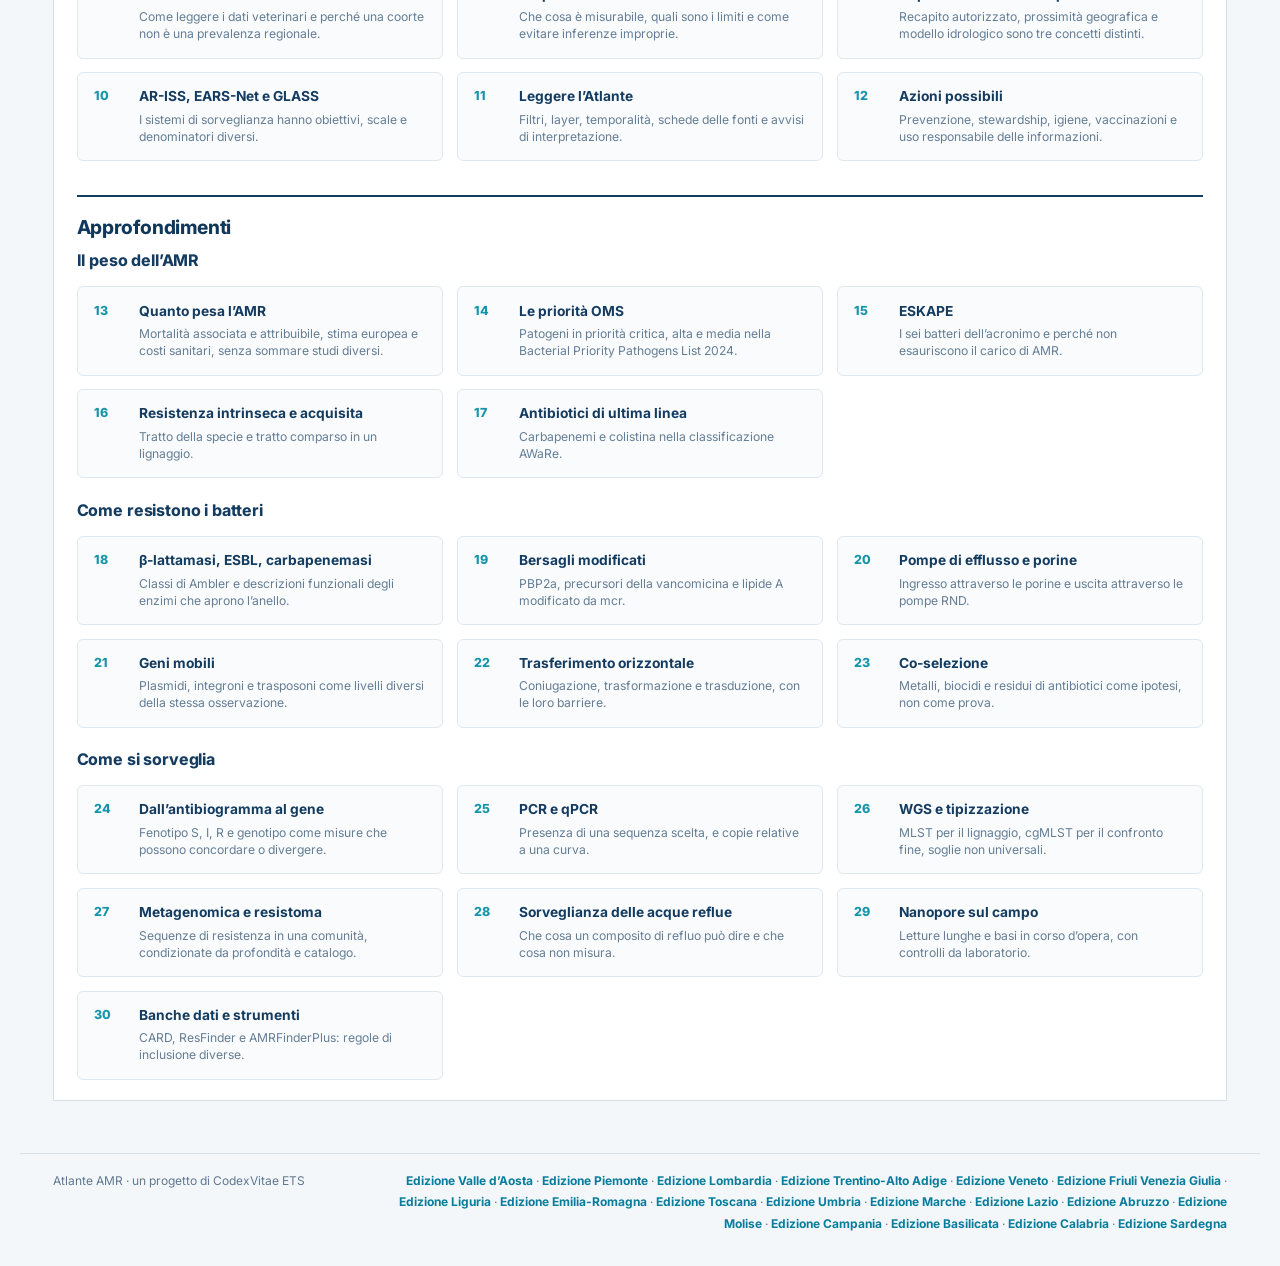
==== commit 0095fbfc: "Add the Basilicata and Calabria editions to the national home. Both sit between Campania and Sardegn" ====
--- a/index.html
+++ b/index.html
@@ -44,6 +44,8 @@
             <a data-edition="abruzzo" href="https://abruzzo.atlanteamr.it/"><img src="public/brand/abruzzo-region-mark.svg" alt="" aria-hidden="true">Abruzzo</a>
             <a data-edition="molise" href="https://molise.atlanteamr.it/"><img src="public/brand/molise-region-mark.svg" alt="" aria-hidden="true">Molise</a>
             <a data-edition="campania" href="https://campania.atlanteamr.it/"><img src="public/brand/campania-region-mark.svg" alt="" aria-hidden="true">Campania</a>
+            <a data-edition="basilicata" href="https://basilicata.atlanteamr.it/"><img src="public/brand/basilicata-region-mark.svg" alt="" aria-hidden="true">Basilicata</a>
+            <a data-edition="calabria" href="https://calabria.atlanteamr.it/"><img src="public/brand/calabria-region-mark.svg" alt="" aria-hidden="true">Calabria</a>
             <a data-edition="sardegna" href="https://sardegna.atlanteamr.it/"><img src="public/brand/sardinia-island-icon.png" alt="" class="is-sardegna" aria-hidden="true">Sardegna</a>
           </div>
         </details>
@@ -57,7 +59,7 @@
     <div class="dashboard-workspace">
       <header class="workspace-topbar">
         <nav class="workspace-nav" aria-label="Sezioni della pagina"><a class="active" href="./">Panoramica</a><a href="#edizioni">Edizioni</a><a href="#progetto">Progetto</a><a href="#pillole">Divulgazione</a></nav>
-        <span class="status">16 edizioni regionali pubblicate</span>
+        <span class="status">18 edizioni regionali pubblicate</span>
       </header>
 
       <main class="workspace-main">
@@ -89,7 +91,7 @@
         </section>
 
         <section class="overview-strip national-strip" aria-label="Quadro del portale">
-          <div><strong>16</strong><span>edizioni pubblicate</span></div>
+          <div><strong>18</strong><span>edizioni pubblicate</span></div>
           <div><strong>30</strong><span>moduli divulgativi</span></div>
           <div><strong>4</strong><span>ambiti One Health</span></div>
         </section>
@@ -212,6 +214,20 @@
               <p class="section-kicker">EDIZIONE PUBBLICATA</p>
               <h3>Campania</h3>
               <p>Campania One Health AMR Atlas: evidenze documentate su uomo, animali, alimenti e ambiente.</p>
+              <span class="rail-link">Apri l’atlante <span aria-hidden="true">→</span></span>
+            </a>
+            <a class="edition-card" data-edition="basilicata" href="https://basilicata.atlanteamr.it/">
+              <span class="edition-mark edition-silhouette" aria-hidden="true"><img src="public/brand/basilicata-region-mark.svg" alt=""></span>
+              <p class="section-kicker">EDIZIONE PUBBLICATA</p>
+              <h3>Basilicata</h3>
+              <p>Basilicata One Health AMR Atlas: evidenze documentate su uomo, animali, alimenti e ambiente.</p>
+              <span class="rail-link">Apri l’atlante <span aria-hidden="true">→</span></span>
+            </a>
+            <a class="edition-card" data-edition="calabria" href="https://calabria.atlanteamr.it/">
+              <span class="edition-mark edition-silhouette" aria-hidden="true"><img src="public/brand/calabria-region-mark.svg" alt=""></span>
+              <p class="section-kicker">EDIZIONE PUBBLICATA</p>
+              <h3>Calabria</h3>
+              <p>Calabria One Health AMR Atlas: evidenze documentate su uomo, animali, alimenti e ambiente.</p>
               <span class="rail-link">Apri l’atlante <span aria-hidden="true">→</span></span>
             </a>
             <a class="edition-card" data-edition="sardegna" href="https://sardegna.atlanteamr.it/">
@@ -301,7 +317,7 @@
 
   <footer class="national-footer">
     <span>Atlante AMR · un progetto di CodexVitae ETS</span>
-    <span class="edition-links"><a data-edition="valle-d-aosta" href="https://valle-d-aosta.atlanteamr.it/">Edizione Valle d’Aosta</a> · <a data-edition="piemonte" href="https://piemonte.atlanteamr.it/">Edizione Piemonte</a> · <a data-edition="lombardia" href="https://lombardia.atlanteamr.it/">Edizione Lombardia</a> · <a data-edition="trentino-alto-adige" href="https://trentino-alto-adige.atlanteamr.it/">Edizione Trentino-Alto Adige</a> · <a data-edition="veneto" href="https://veneto.atlanteamr.it/">Edizione Veneto</a> · <a data-edition="friuli-venezia-giulia" href="https://friuli-venezia-giulia.atlanteamr.it/">Edizione Friuli Venezia Giulia</a> · <a data-edition="liguria" href="https://liguria.atlanteamr.it/">Edizione Liguria</a> · <a data-edition="emilia-romagna" href="https://emilia-romagna.atlanteamr.it/">Edizione Emilia-Romagna</a> · <a data-edition="toscana" href="https://toscana.atlanteamr.it/">Edizione Toscana</a> · <a data-edition="umbria" href="https://umbria.atlanteamr.it/">Edizione Umbria</a> · <a data-edition="marche" href="https://marche.atlanteamr.it/">Edizione Marche</a> · <a data-edition="lazio" href="https://lazio.atlanteamr.it/">Edizione Lazio</a> · <a data-edition="abruzzo" href="https://abruzzo.atlanteamr.it/">Edizione Abruzzo</a> · <a data-edition="molise" href="https://molise.atlanteamr.it/">Edizione Molise</a> · <a data-edition="campania" href="https://campania.atlanteamr.it/">Edizione Campania</a> · <a data-edition="sardegna" href="https://sardegna.atlanteamr.it/">Edizione Sardegna</a></span>
+    <span class="edition-links"><a data-edition="valle-d-aosta" href="https://valle-d-aosta.atlanteamr.it/">Edizione Valle d’Aosta</a> · <a data-edition="piemonte" href="https://piemonte.atlanteamr.it/">Edizione Piemonte</a> · <a data-edition="lombardia" href="https://lombardia.atlanteamr.it/">Edizione Lombardia</a> · <a data-edition="trentino-alto-adige" href="https://trentino-alto-adige.atlanteamr.it/">Edizione Trentino-Alto Adige</a> · <a data-edition="veneto" href="https://veneto.atlanteamr.it/">Edizione Veneto</a> · <a data-edition="friuli-venezia-giulia" href="https://friuli-venezia-giulia.atlanteamr.it/">Edizione Friuli Venezia Giulia</a> · <a data-edition="liguria" href="https://liguria.atlanteamr.it/">Edizione Liguria</a> · <a data-edition="emilia-romagna" href="https://emilia-romagna.atlanteamr.it/">Edizione Emilia-Romagna</a> · <a data-edition="toscana" href="https://toscana.atlanteamr.it/">Edizione Toscana</a> · <a data-edition="umbria" href="https://umbria.atlanteamr.it/">Edizione Umbria</a> · <a data-edition="marche" href="https://marche.atlanteamr.it/">Edizione Marche</a> · <a data-edition="lazio" href="https://lazio.atlanteamr.it/">Edizione Lazio</a> · <a data-edition="abruzzo" href="https://abruzzo.atlanteamr.it/">Edizione Abruzzo</a> · <a data-edition="molise" href="https://molise.atlanteamr.it/">Edizione Molise</a> · <a data-edition="campania" href="https://campania.atlanteamr.it/">Edizione Campania</a> · <a data-edition="basilicata" href="https://basilicata.atlanteamr.it/">Edizione Basilicata</a> · <a data-edition="calabria" href="https://calabria.atlanteamr.it/">Edizione Calabria</a> · <a data-edition="sardegna" href="https://sardegna.atlanteamr.it/">Edizione Sardegna</a></span>
   </footer>
   <script src="assets/editions.js"></script>
   <script data-goatcounter="https://atlanteamr.goatcounter.com/count" async src="//gc.zgo.at/count.js"></script>
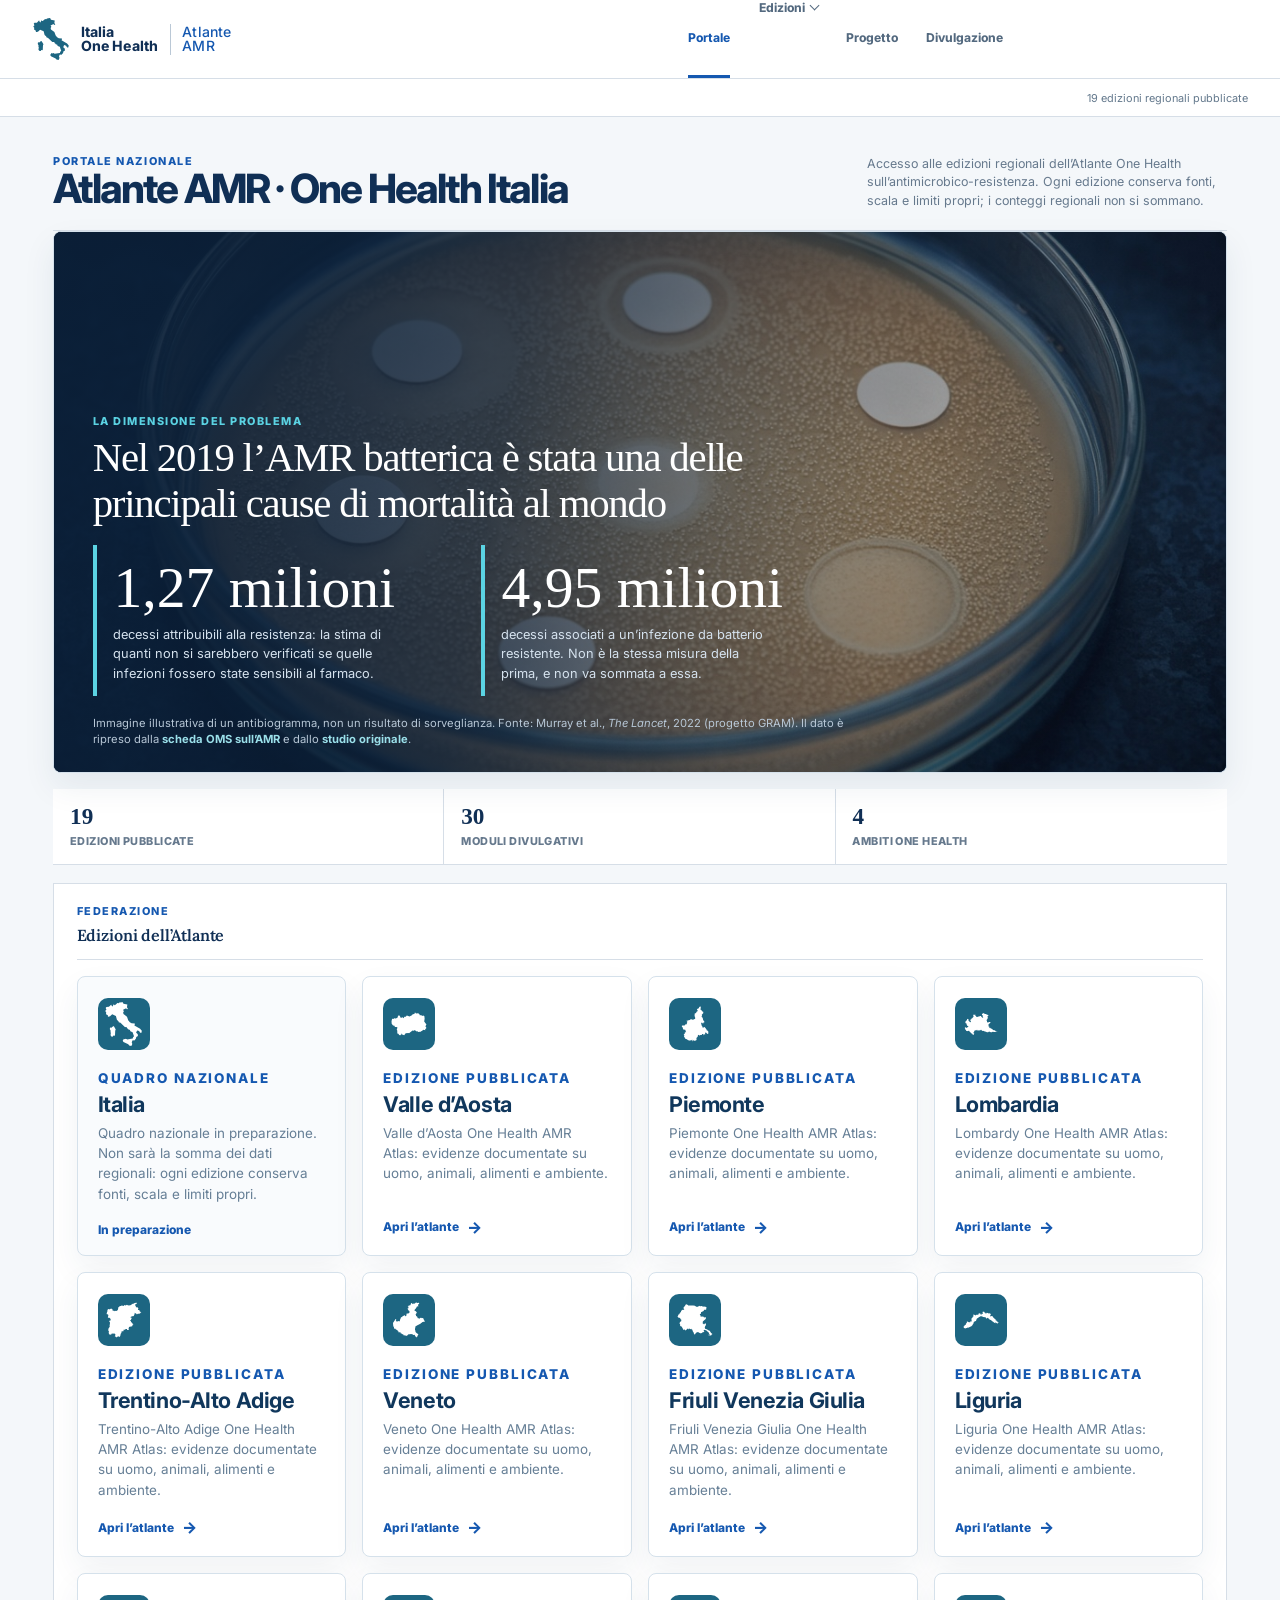
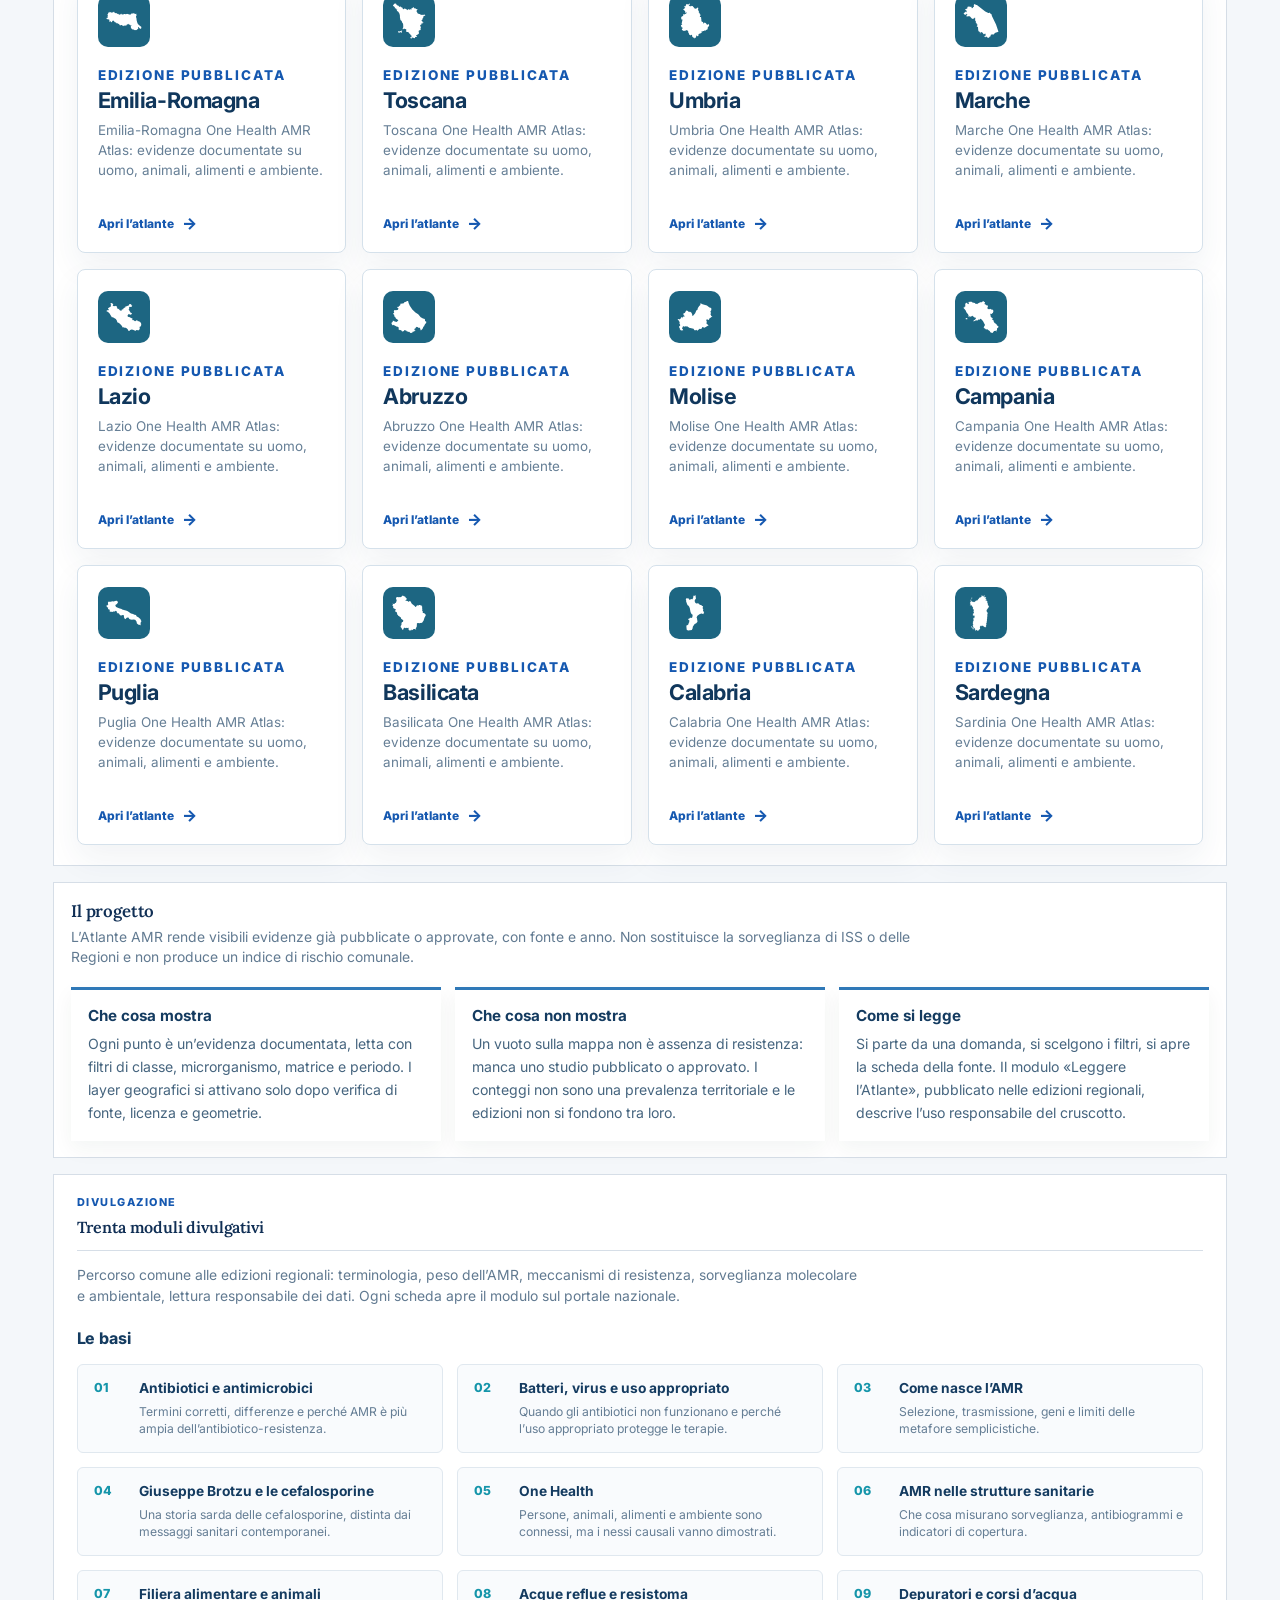
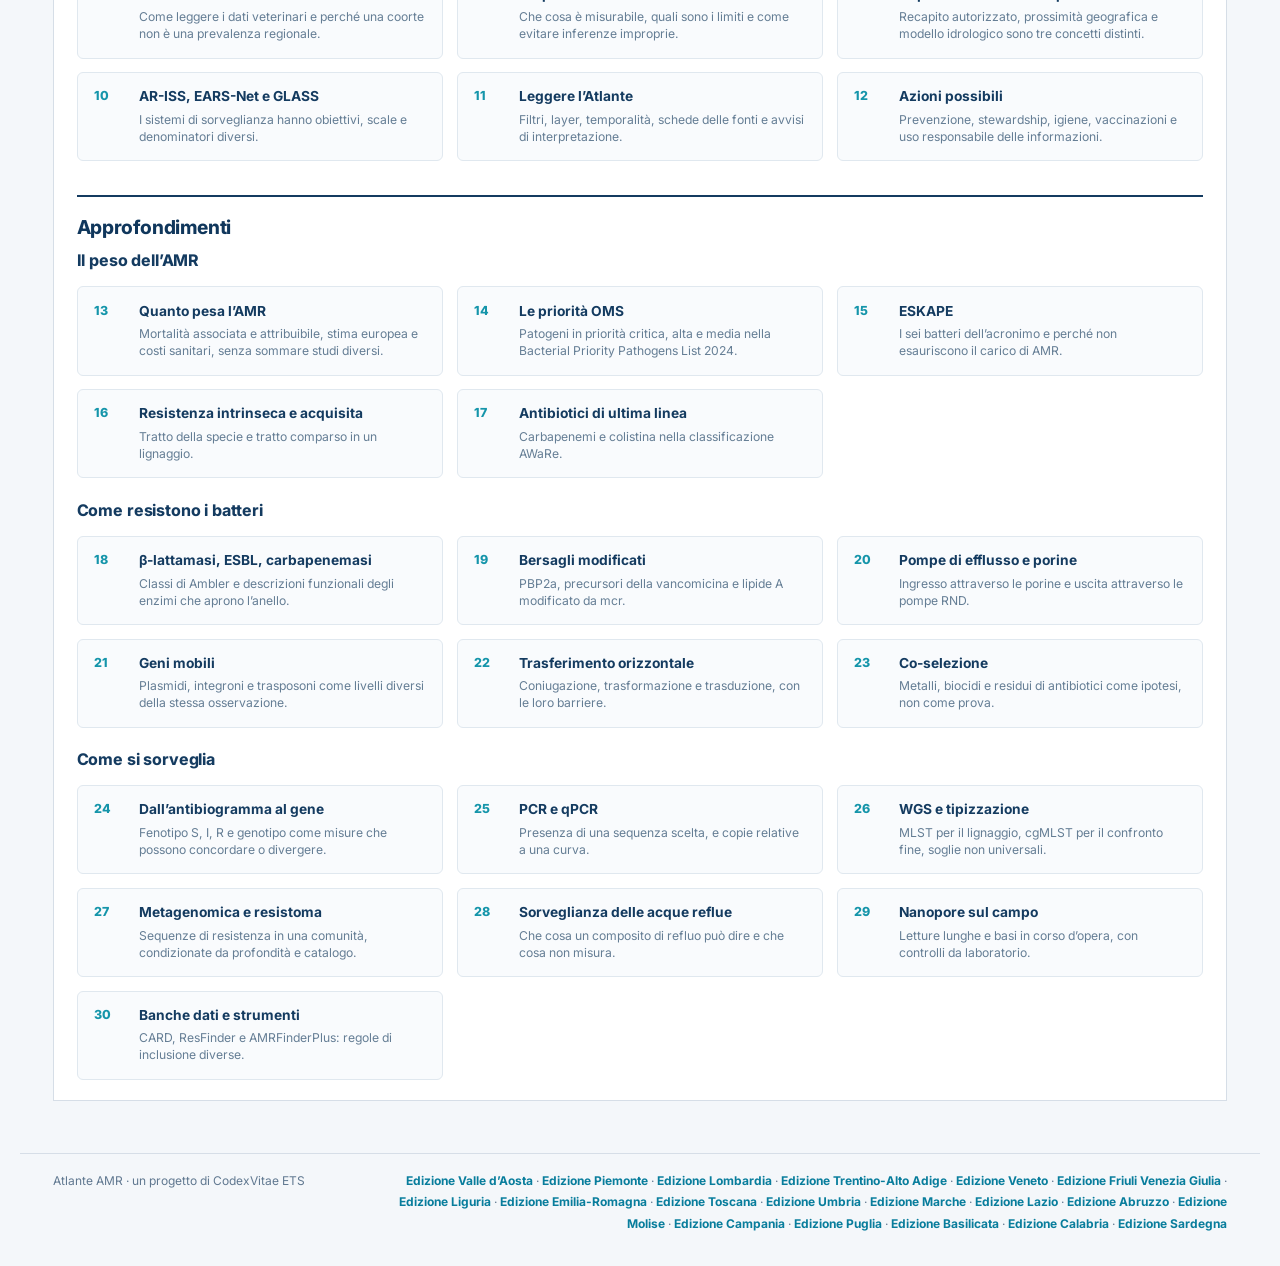
==== commit 82b7441b: "Add the Puglia edition to the national home. Puglia sits between Campania and Basilicata, with an IS" ====
--- a/index.html
+++ b/index.html
@@ -44,6 +44,7 @@
             <a data-edition="abruzzo" href="https://abruzzo.atlanteamr.it/"><img src="public/brand/abruzzo-region-mark.svg" alt="" aria-hidden="true">Abruzzo</a>
             <a data-edition="molise" href="https://molise.atlanteamr.it/"><img src="public/brand/molise-region-mark.svg" alt="" aria-hidden="true">Molise</a>
             <a data-edition="campania" href="https://campania.atlanteamr.it/"><img src="public/brand/campania-region-mark.svg" alt="" aria-hidden="true">Campania</a>
+            <a data-edition="puglia" href="https://puglia.atlanteamr.it/"><img src="public/brand/puglia-region-mark.svg" alt="" aria-hidden="true">Puglia</a>
             <a data-edition="basilicata" href="https://basilicata.atlanteamr.it/"><img src="public/brand/basilicata-region-mark.svg" alt="" aria-hidden="true">Basilicata</a>
             <a data-edition="calabria" href="https://calabria.atlanteamr.it/"><img src="public/brand/calabria-region-mark.svg" alt="" aria-hidden="true">Calabria</a>
             <a data-edition="sardegna" href="https://sardegna.atlanteamr.it/"><img src="public/brand/sardinia-island-icon.png" alt="" class="is-sardegna" aria-hidden="true">Sardegna</a>
@@ -59,7 +60,7 @@
     <div class="dashboard-workspace">
       <header class="workspace-topbar">
         <nav class="workspace-nav" aria-label="Sezioni della pagina"><a class="active" href="./">Panoramica</a><a href="#edizioni">Edizioni</a><a href="#progetto">Progetto</a><a href="#pillole">Divulgazione</a></nav>
-        <span class="status">18 edizioni regionali pubblicate</span>
+        <span class="status">19 edizioni regionali pubblicate</span>
       </header>
 
       <main class="workspace-main">
@@ -91,7 +92,7 @@
         </section>
 
         <section class="overview-strip national-strip" aria-label="Quadro del portale">
-          <div><strong>18</strong><span>edizioni pubblicate</span></div>
+          <div><strong>19</strong><span>edizioni pubblicate</span></div>
           <div><strong>30</strong><span>moduli divulgativi</span></div>
           <div><strong>4</strong><span>ambiti One Health</span></div>
         </section>
@@ -214,6 +215,13 @@
               <p class="section-kicker">EDIZIONE PUBBLICATA</p>
               <h3>Campania</h3>
               <p>Campania One Health AMR Atlas: evidenze documentate su uomo, animali, alimenti e ambiente.</p>
+              <span class="rail-link">Apri l’atlante <span aria-hidden="true">→</span></span>
+            </a>
+            <a class="edition-card" data-edition="puglia" href="https://puglia.atlanteamr.it/">
+              <span class="edition-mark edition-silhouette" aria-hidden="true"><img src="public/brand/puglia-region-mark.svg" alt=""></span>
+              <p class="section-kicker">EDIZIONE PUBBLICATA</p>
+              <h3>Puglia</h3>
+              <p>Puglia One Health AMR Atlas: evidenze documentate su uomo, animali, alimenti e ambiente.</p>
               <span class="rail-link">Apri l’atlante <span aria-hidden="true">→</span></span>
             </a>
             <a class="edition-card" data-edition="basilicata" href="https://basilicata.atlanteamr.it/">
@@ -317,7 +325,7 @@
 
   <footer class="national-footer">
     <span>Atlante AMR · un progetto di CodexVitae ETS</span>
-    <span class="edition-links"><a data-edition="valle-d-aosta" href="https://valle-d-aosta.atlanteamr.it/">Edizione Valle d’Aosta</a> · <a data-edition="piemonte" href="https://piemonte.atlanteamr.it/">Edizione Piemonte</a> · <a data-edition="lombardia" href="https://lombardia.atlanteamr.it/">Edizione Lombardia</a> · <a data-edition="trentino-alto-adige" href="https://trentino-alto-adige.atlanteamr.it/">Edizione Trentino-Alto Adige</a> · <a data-edition="veneto" href="https://veneto.atlanteamr.it/">Edizione Veneto</a> · <a data-edition="friuli-venezia-giulia" href="https://friuli-venezia-giulia.atlanteamr.it/">Edizione Friuli Venezia Giulia</a> · <a data-edition="liguria" href="https://liguria.atlanteamr.it/">Edizione Liguria</a> · <a data-edition="emilia-romagna" href="https://emilia-romagna.atlanteamr.it/">Edizione Emilia-Romagna</a> · <a data-edition="toscana" href="https://toscana.atlanteamr.it/">Edizione Toscana</a> · <a data-edition="umbria" href="https://umbria.atlanteamr.it/">Edizione Umbria</a> · <a data-edition="marche" href="https://marche.atlanteamr.it/">Edizione Marche</a> · <a data-edition="lazio" href="https://lazio.atlanteamr.it/">Edizione Lazio</a> · <a data-edition="abruzzo" href="https://abruzzo.atlanteamr.it/">Edizione Abruzzo</a> · <a data-edition="molise" href="https://molise.atlanteamr.it/">Edizione Molise</a> · <a data-edition="campania" href="https://campania.atlanteamr.it/">Edizione Campania</a> · <a data-edition="basilicata" href="https://basilicata.atlanteamr.it/">Edizione Basilicata</a> · <a data-edition="calabria" href="https://calabria.atlanteamr.it/">Edizione Calabria</a> · <a data-edition="sardegna" href="https://sardegna.atlanteamr.it/">Edizione Sardegna</a></span>
+    <span class="edition-links"><a data-edition="valle-d-aosta" href="https://valle-d-aosta.atlanteamr.it/">Edizione Valle d’Aosta</a> · <a data-edition="piemonte" href="https://piemonte.atlanteamr.it/">Edizione Piemonte</a> · <a data-edition="lombardia" href="https://lombardia.atlanteamr.it/">Edizione Lombardia</a> · <a data-edition="trentino-alto-adige" href="https://trentino-alto-adige.atlanteamr.it/">Edizione Trentino-Alto Adige</a> · <a data-edition="veneto" href="https://veneto.atlanteamr.it/">Edizione Veneto</a> · <a data-edition="friuli-venezia-giulia" href="https://friuli-venezia-giulia.atlanteamr.it/">Edizione Friuli Venezia Giulia</a> · <a data-edition="liguria" href="https://liguria.atlanteamr.it/">Edizione Liguria</a> · <a data-edition="emilia-romagna" href="https://emilia-romagna.atlanteamr.it/">Edizione Emilia-Romagna</a> · <a data-edition="toscana" href="https://toscana.atlanteamr.it/">Edizione Toscana</a> · <a data-edition="umbria" href="https://umbria.atlanteamr.it/">Edizione Umbria</a> · <a data-edition="marche" href="https://marche.atlanteamr.it/">Edizione Marche</a> · <a data-edition="lazio" href="https://lazio.atlanteamr.it/">Edizione Lazio</a> · <a data-edition="abruzzo" href="https://abruzzo.atlanteamr.it/">Edizione Abruzzo</a> · <a data-edition="molise" href="https://molise.atlanteamr.it/">Edizione Molise</a> · <a data-edition="campania" href="https://campania.atlanteamr.it/">Edizione Campania</a> · <a data-edition="puglia" href="https://puglia.atlanteamr.it/">Edizione Puglia</a> · <a data-edition="basilicata" href="https://basilicata.atlanteamr.it/">Edizione Basilicata</a> · <a data-edition="calabria" href="https://calabria.atlanteamr.it/">Edizione Calabria</a> · <a data-edition="sardegna" href="https://sardegna.atlanteamr.it/">Edizione Sardegna</a></span>
   </footer>
   <script src="assets/editions.js"></script>
   <script data-goatcounter="https://atlanteamr.goatcounter.com/count" async src="//gc.zgo.at/count.js"></script>
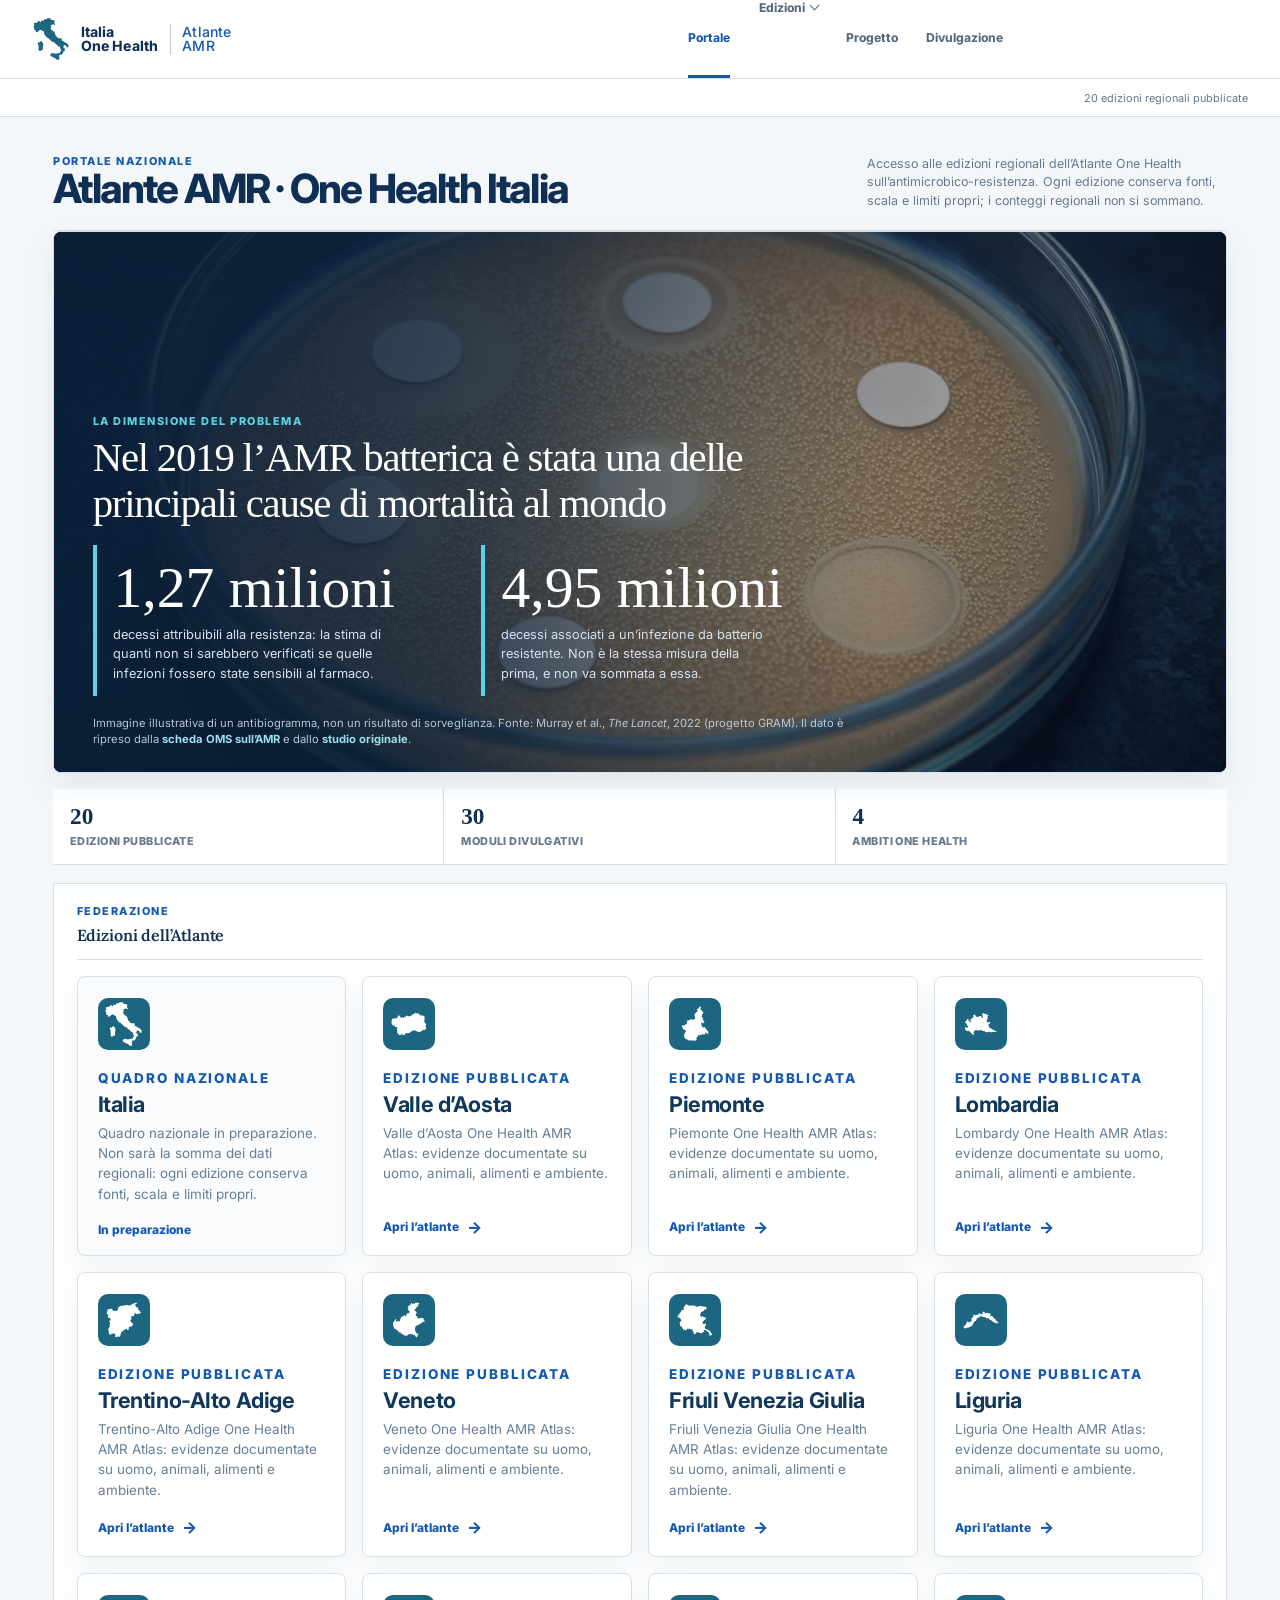
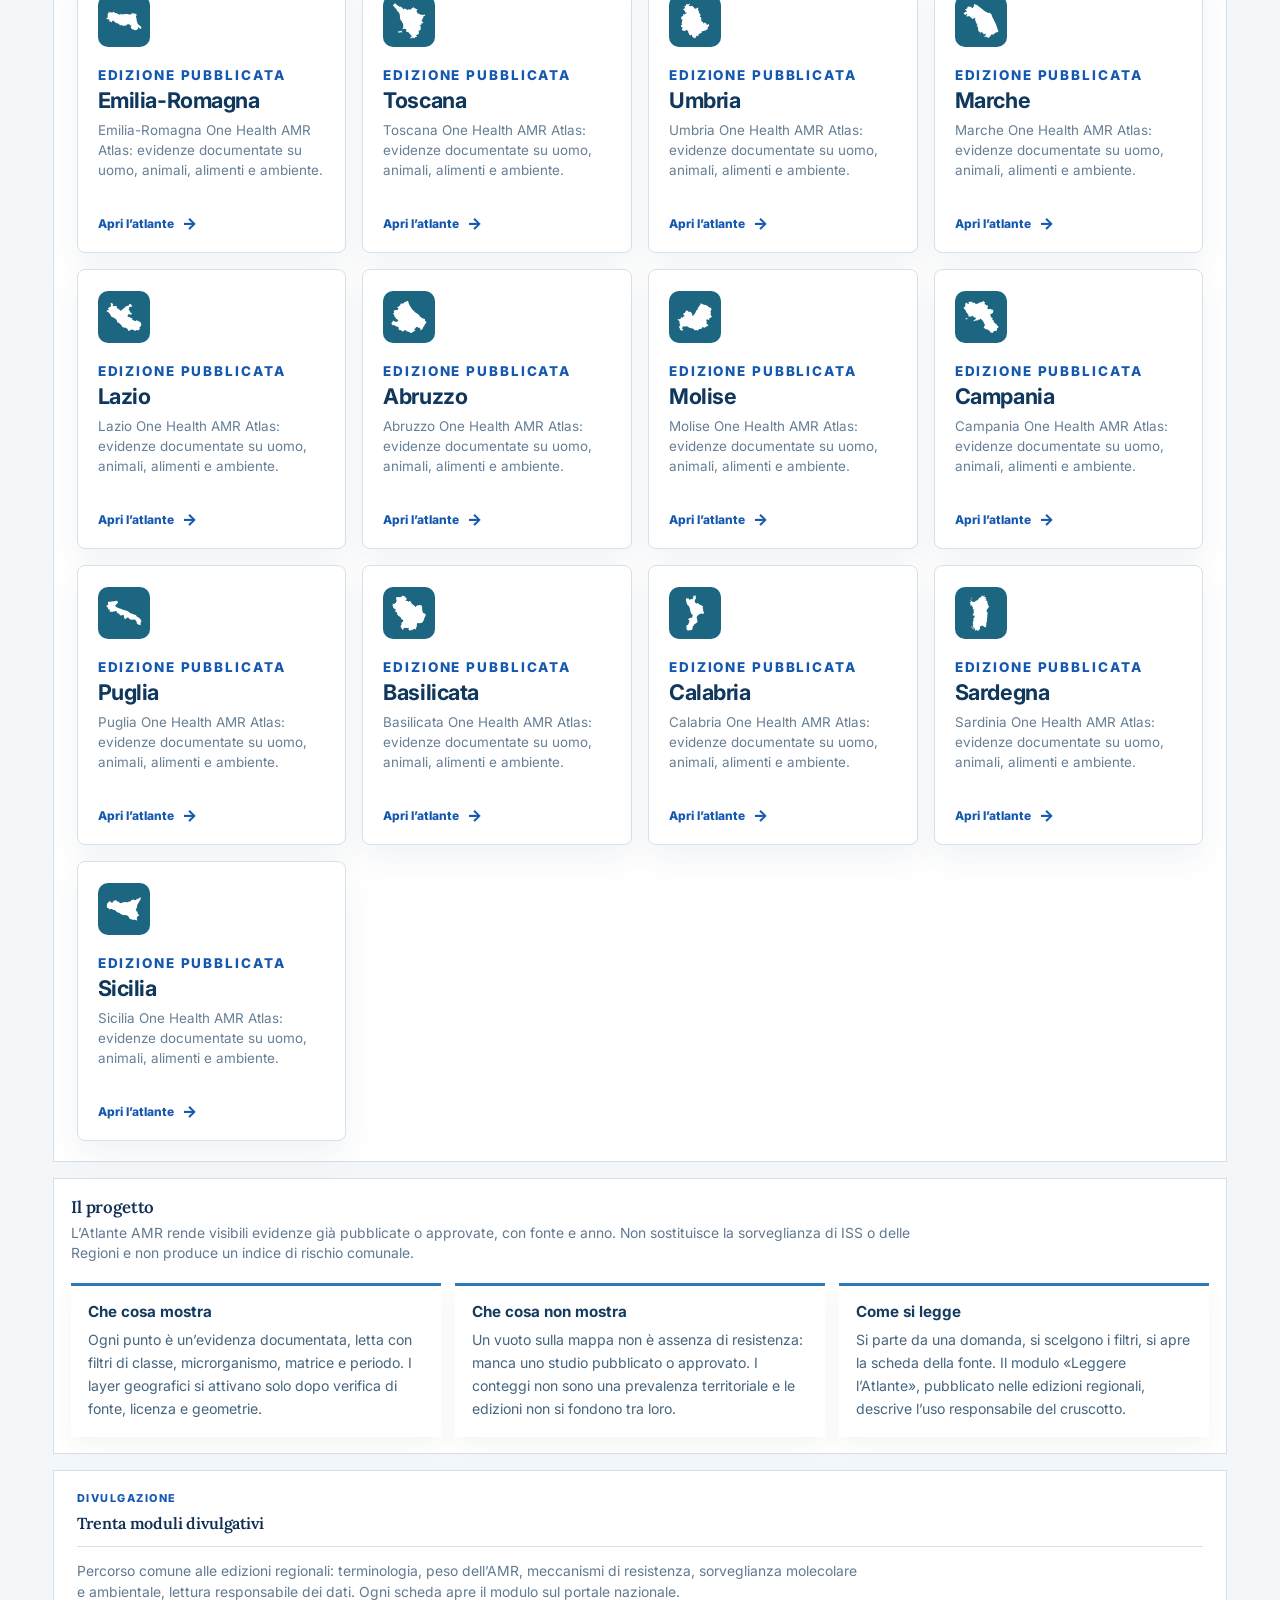
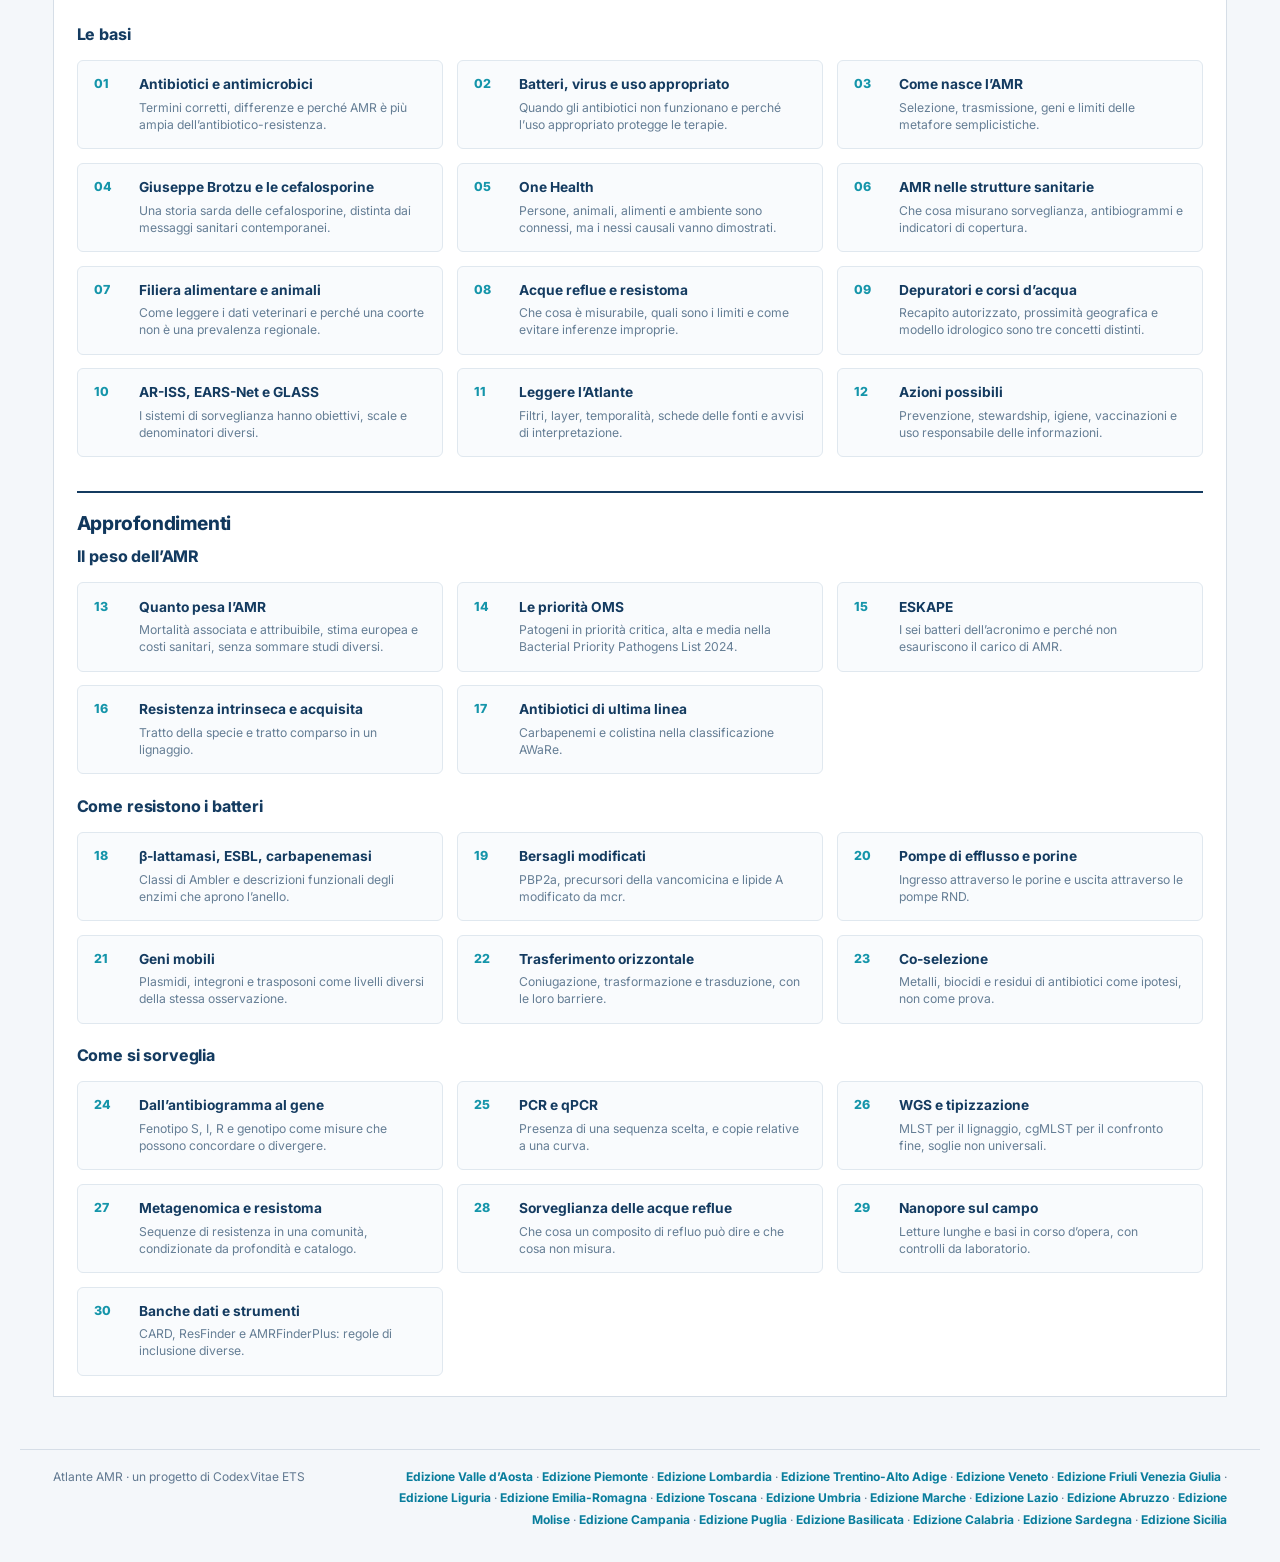
==== commit 8c574e4f: "Add the Sicilia edition to the national home. Sicilia is last in the north-to-south list, with an IS" ====
--- a/index.html
+++ b/index.html
@@ -48,6 +48,7 @@
             <a data-edition="basilicata" href="https://basilicata.atlanteamr.it/"><img src="public/brand/basilicata-region-mark.svg" alt="" aria-hidden="true">Basilicata</a>
             <a data-edition="calabria" href="https://calabria.atlanteamr.it/"><img src="public/brand/calabria-region-mark.svg" alt="" aria-hidden="true">Calabria</a>
             <a data-edition="sardegna" href="https://sardegna.atlanteamr.it/"><img src="public/brand/sardinia-island-icon.png" alt="" class="is-sardegna" aria-hidden="true">Sardegna</a>
+            <a data-edition="sicilia" href="https://sicilia.atlanteamr.it/"><img src="public/brand/sicilia-region-mark.svg" alt="" aria-hidden="true">Sicilia</a>
           </div>
         </details>
         <a href="#progetto">Progetto</a>
@@ -60,7 +61,7 @@
     <div class="dashboard-workspace">
       <header class="workspace-topbar">
         <nav class="workspace-nav" aria-label="Sezioni della pagina"><a class="active" href="./">Panoramica</a><a href="#edizioni">Edizioni</a><a href="#progetto">Progetto</a><a href="#pillole">Divulgazione</a></nav>
-        <span class="status">19 edizioni regionali pubblicate</span>
+        <span class="status">20 edizioni regionali pubblicate</span>
       </header>
 
       <main class="workspace-main">
@@ -92,7 +93,7 @@
         </section>
 
         <section class="overview-strip national-strip" aria-label="Quadro del portale">
-          <div><strong>19</strong><span>edizioni pubblicate</span></div>
+          <div><strong>20</strong><span>edizioni pubblicate</span></div>
           <div><strong>30</strong><span>moduli divulgativi</span></div>
           <div><strong>4</strong><span>ambiti One Health</span></div>
         </section>
@@ -243,6 +244,13 @@
               <p class="section-kicker">EDIZIONE PUBBLICATA</p>
               <h3>Sardegna</h3>
               <p>Sardinia One Health AMR Atlas: evidenze documentate su uomo, animali, alimenti e ambiente.</p>
+              <span class="rail-link">Apri l’atlante <span aria-hidden="true">→</span></span>
+            </a>
+            <a class="edition-card" data-edition="sicilia" href="https://sicilia.atlanteamr.it/">
+              <span class="edition-mark edition-silhouette" aria-hidden="true"><img src="public/brand/sicilia-region-mark.svg" alt=""></span>
+              <p class="section-kicker">EDIZIONE PUBBLICATA</p>
+              <h3>Sicilia</h3>
+              <p>Sicilia One Health AMR Atlas: evidenze documentate su uomo, animali, alimenti e ambiente.</p>
               <span class="rail-link">Apri l’atlante <span aria-hidden="true">→</span></span>
             </a>
           </div>
@@ -325,7 +333,7 @@
 
   <footer class="national-footer">
     <span>Atlante AMR · un progetto di CodexVitae ETS</span>
-    <span class="edition-links"><a data-edition="valle-d-aosta" href="https://valle-d-aosta.atlanteamr.it/">Edizione Valle d’Aosta</a> · <a data-edition="piemonte" href="https://piemonte.atlanteamr.it/">Edizione Piemonte</a> · <a data-edition="lombardia" href="https://lombardia.atlanteamr.it/">Edizione Lombardia</a> · <a data-edition="trentino-alto-adige" href="https://trentino-alto-adige.atlanteamr.it/">Edizione Trentino-Alto Adige</a> · <a data-edition="veneto" href="https://veneto.atlanteamr.it/">Edizione Veneto</a> · <a data-edition="friuli-venezia-giulia" href="https://friuli-venezia-giulia.atlanteamr.it/">Edizione Friuli Venezia Giulia</a> · <a data-edition="liguria" href="https://liguria.atlanteamr.it/">Edizione Liguria</a> · <a data-edition="emilia-romagna" href="https://emilia-romagna.atlanteamr.it/">Edizione Emilia-Romagna</a> · <a data-edition="toscana" href="https://toscana.atlanteamr.it/">Edizione Toscana</a> · <a data-edition="umbria" href="https://umbria.atlanteamr.it/">Edizione Umbria</a> · <a data-edition="marche" href="https://marche.atlanteamr.it/">Edizione Marche</a> · <a data-edition="lazio" href="https://lazio.atlanteamr.it/">Edizione Lazio</a> · <a data-edition="abruzzo" href="https://abruzzo.atlanteamr.it/">Edizione Abruzzo</a> · <a data-edition="molise" href="https://molise.atlanteamr.it/">Edizione Molise</a> · <a data-edition="campania" href="https://campania.atlanteamr.it/">Edizione Campania</a> · <a data-edition="puglia" href="https://puglia.atlanteamr.it/">Edizione Puglia</a> · <a data-edition="basilicata" href="https://basilicata.atlanteamr.it/">Edizione Basilicata</a> · <a data-edition="calabria" href="https://calabria.atlanteamr.it/">Edizione Calabria</a> · <a data-edition="sardegna" href="https://sardegna.atlanteamr.it/">Edizione Sardegna</a></span>
+    <span class="edition-links"><a data-edition="valle-d-aosta" href="https://valle-d-aosta.atlanteamr.it/">Edizione Valle d’Aosta</a> · <a data-edition="piemonte" href="https://piemonte.atlanteamr.it/">Edizione Piemonte</a> · <a data-edition="lombardia" href="https://lombardia.atlanteamr.it/">Edizione Lombardia</a> · <a data-edition="trentino-alto-adige" href="https://trentino-alto-adige.atlanteamr.it/">Edizione Trentino-Alto Adige</a> · <a data-edition="veneto" href="https://veneto.atlanteamr.it/">Edizione Veneto</a> · <a data-edition="friuli-venezia-giulia" href="https://friuli-venezia-giulia.atlanteamr.it/">Edizione Friuli Venezia Giulia</a> · <a data-edition="liguria" href="https://liguria.atlanteamr.it/">Edizione Liguria</a> · <a data-edition="emilia-romagna" href="https://emilia-romagna.atlanteamr.it/">Edizione Emilia-Romagna</a> · <a data-edition="toscana" href="https://toscana.atlanteamr.it/">Edizione Toscana</a> · <a data-edition="umbria" href="https://umbria.atlanteamr.it/">Edizione Umbria</a> · <a data-edition="marche" href="https://marche.atlanteamr.it/">Edizione Marche</a> · <a data-edition="lazio" href="https://lazio.atlanteamr.it/">Edizione Lazio</a> · <a data-edition="abruzzo" href="https://abruzzo.atlanteamr.it/">Edizione Abruzzo</a> · <a data-edition="molise" href="https://molise.atlanteamr.it/">Edizione Molise</a> · <a data-edition="campania" href="https://campania.atlanteamr.it/">Edizione Campania</a> · <a data-edition="puglia" href="https://puglia.atlanteamr.it/">Edizione Puglia</a> · <a data-edition="basilicata" href="https://basilicata.atlanteamr.it/">Edizione Basilicata</a> · <a data-edition="calabria" href="https://calabria.atlanteamr.it/">Edizione Calabria</a> · <a data-edition="sardegna" href="https://sardegna.atlanteamr.it/">Edizione Sardegna</a> · <a data-edition="sicilia" href="https://sicilia.atlanteamr.it/">Edizione Sicilia</a></span>
   </footer>
   <script src="assets/editions.js"></script>
   <script data-goatcounter="https://atlanteamr.goatcounter.com/count" async src="//gc.zgo.at/count.js"></script>
